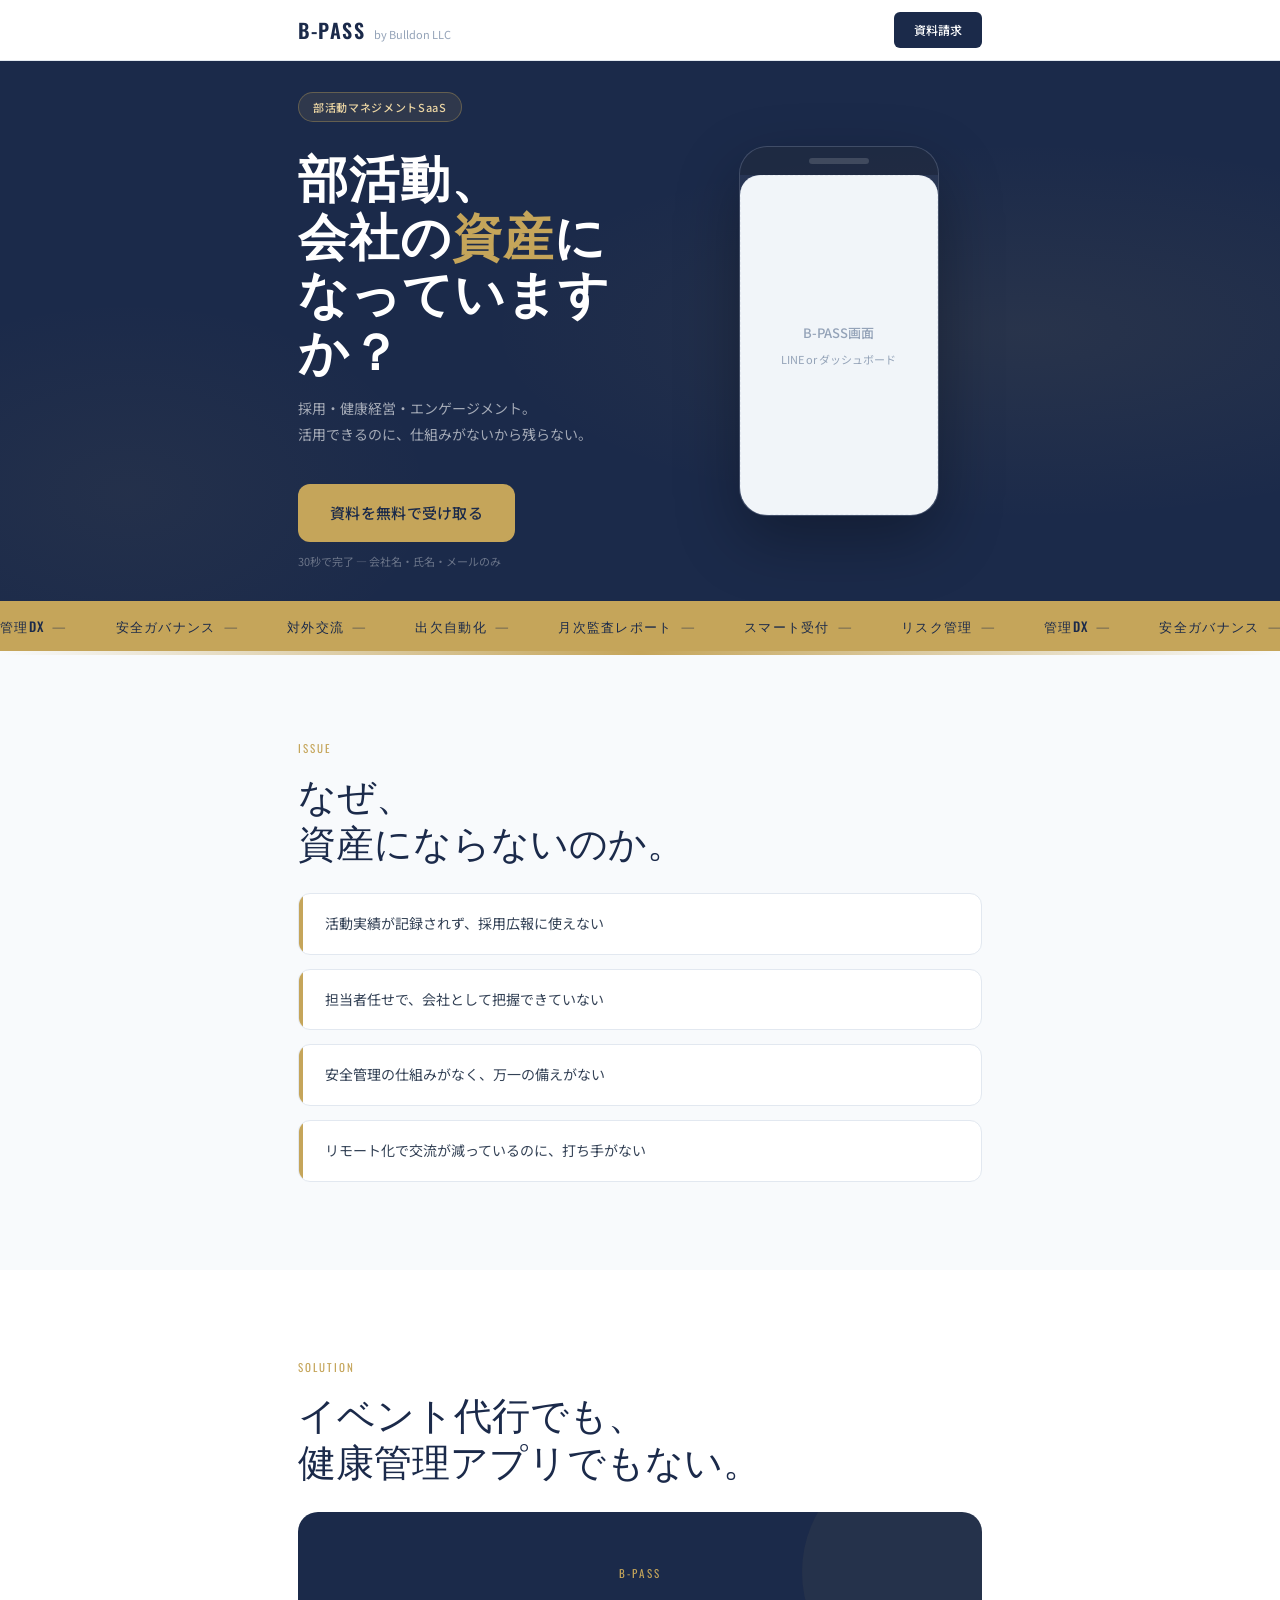
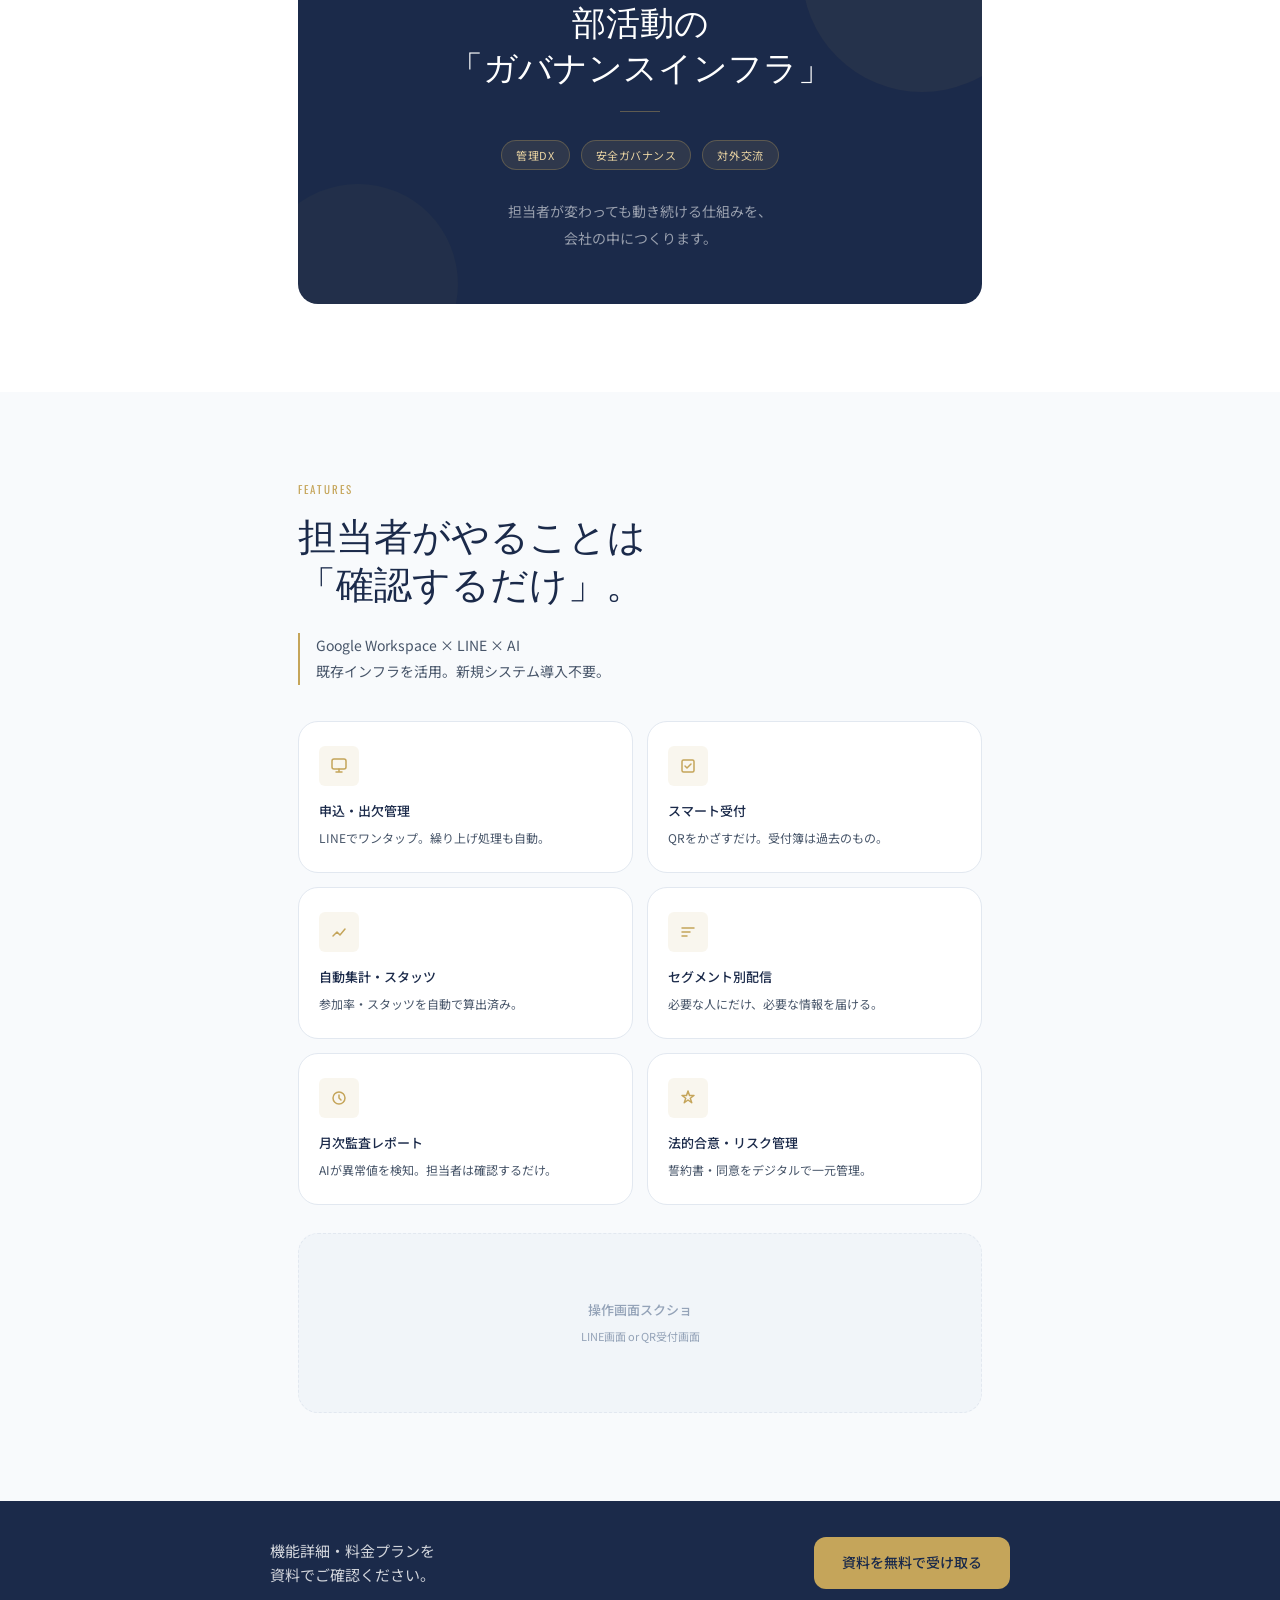
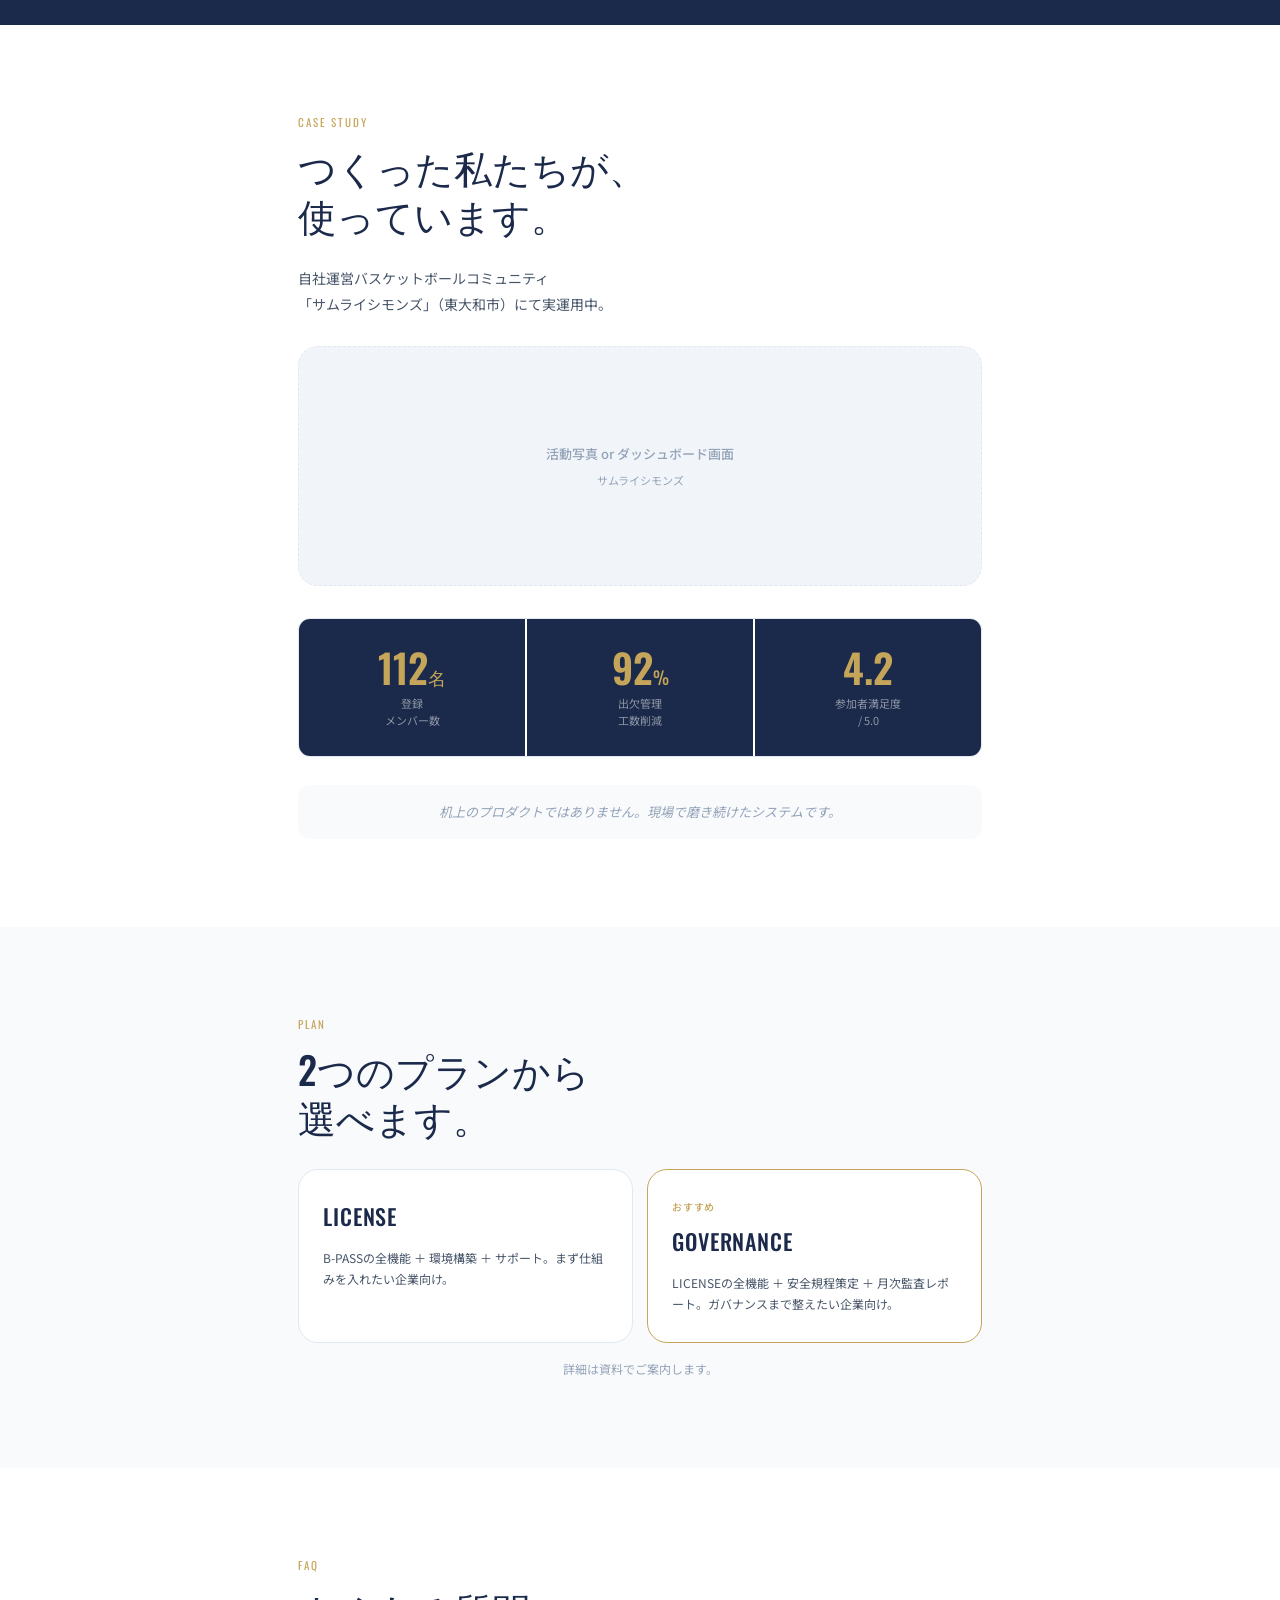
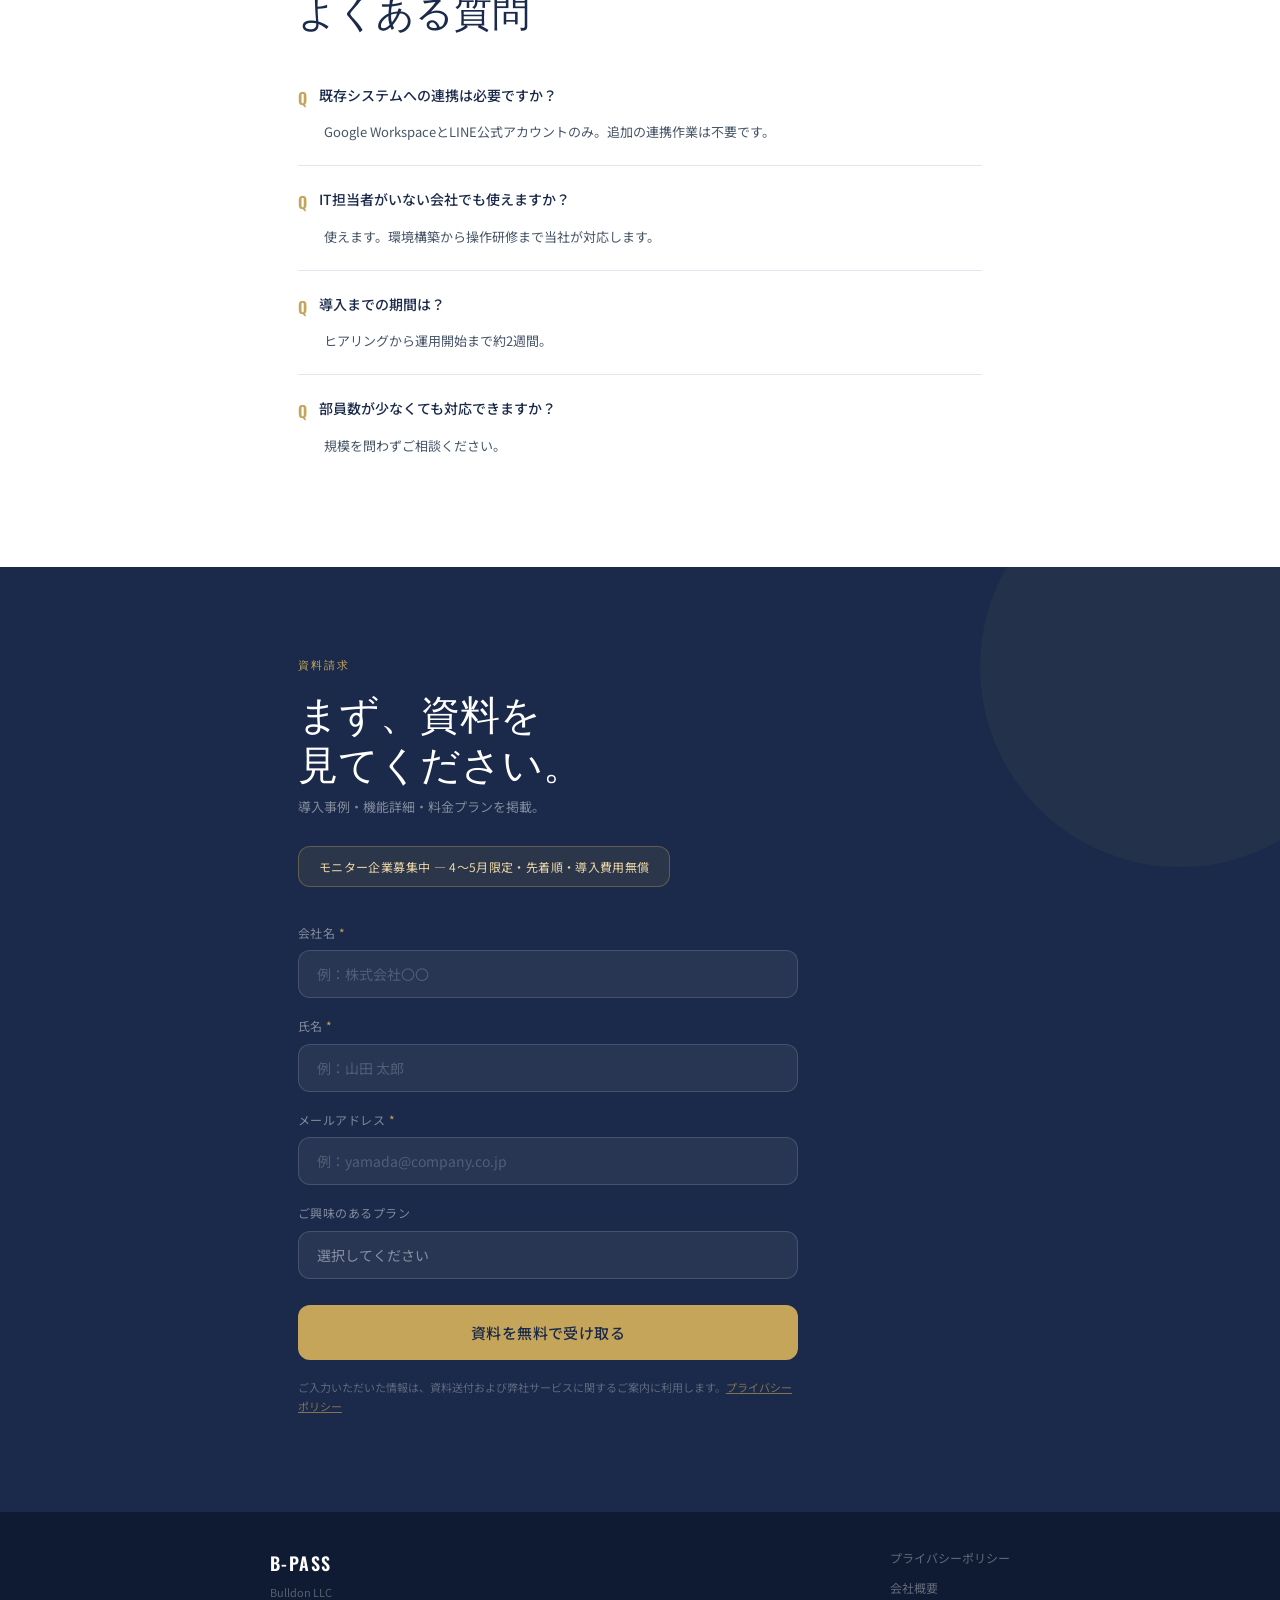
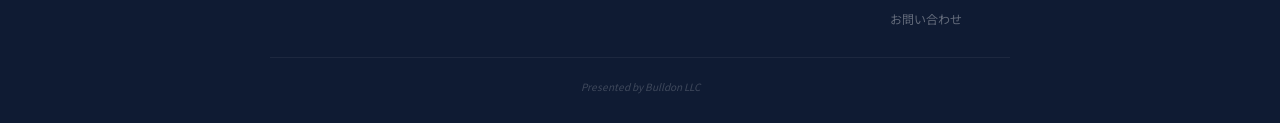
==== index.html @ 07cbe82c "initial commit" ====
<!DOCTYPE html>
<html lang="ja">
<head>
  <meta charset="UTF-8">
  <meta name="viewport" content="width=device-width, initial-scale=1.0">
  <title>B-PASS — 部活動マネジメントSaaS | Bulldon LLC</title>
  <meta name="description" content="採用・健康経営・エンゲージメント。活用できるのに、仕組みがないから残らない。部活動を会社の資産にする、ガバナンスインフラ。">
  <link rel="preconnect" href="https://fonts.googleapis.com">
  <link rel="preconnect" href="https://fonts.gstatic.com" crossorigin>
  <link href="https://fonts.googleapis.com/css2?family=Oswald:wght@400;500;600&family=Noto+Sans+JP:wght@400;500&display=swap" rel="stylesheet">
  <link rel="stylesheet" href="assets/css/style.css">
</head>
<body>

  <!-- HEADER -->
  <header class="header">
    <div class="header-inner">
      <div class="logo">
        <span class="logo-product">B-PASS</span>
        <span class="logo-by">by Bulldon LLC</span>
      </div>
      <a href="#form" class="header-cta">資料請求</a>
    </div>
  </header>

  <!-- HERO -->
  <section class="hero">
    <div class="hero-inner">
      <div class="hero-text">
        <div class="hero-badge">部活動マネジメントSaaS</div>
        <h1 class="hero-h1">部活動、<br>会社の<span>資産</span>に<br>なっていますか？</h1>
        <p class="hero-sub">採用・健康経営・エンゲージメント。<br>活用できるのに、仕組みがないから残らない。</p>
        <div class="hero-cta-wrap">
          <a href="#form" class="btn-hero">資料を無料で受け取る</a>
          <p class="hero-note">30秒で完了 — 会社名・氏名・メールのみ</p>
        </div>
      </div>
      <div class="hero-visual">
        <div class="phone-mock">
          <div class="phone-mock-notch"><div class="phone-notch-bar"></div></div>
          <div class="phone-mock-body placeholder-area">
            <span class="placeholder-text">B-PASS画面</span>
            <span class="placeholder-sub">LINE or ダッシュボード</span>
          </div>
        </div>
      </div>
    </div>
  </section>

  <!-- STRIP -->
  <div class="strip" aria-hidden="true">
    <div class="strip-inner">
      <span class="strip-item">管理DX<span class="strip-dot">—</span></span>
      <span class="strip-item">安全ガバナンス<span class="strip-dot">—</span></span>
      <span class="strip-item">対外交流<span class="strip-dot">—</span></span>
      <span class="strip-item">出欠自動化<span class="strip-dot">—</span></span>
      <span class="strip-item">月次監査レポート<span class="strip-dot">—</span></span>
      <span class="strip-item">スマート受付<span class="strip-dot">—</span></span>
      <span class="strip-item">リスク管理<span class="strip-dot">—</span></span>
      <span class="strip-item">管理DX<span class="strip-dot">—</span></span>
      <span class="strip-item">安全ガバナンス<span class="strip-dot">—</span></span>
      <span class="strip-item">対外交流<span class="strip-dot">—</span></span>
      <span class="strip-item">出欠自動化<span class="strip-dot">—</span></span>
      <span class="strip-item">月次監査レポート<span class="strip-dot">—</span></span>
      <span class="strip-item">スマート受付<span class="strip-dot">—</span></span>
      <span class="strip-item">リスク管理<span class="strip-dot">—</span></span>
    </div>
  </div>

  <!-- ISSUE -->
  <section class="issue">
    <div class="container">
      <p class="eyebrow">Issue</p>
      <h2 class="sec-title">なぜ、<br>資産にならないのか。</h2>
      <div class="quote-list">
        <div class="quote-item">
          <div class="quote-accent"></div>
          <div class="quote-content"><p>活動実績が記録されず、採用広報に使えない</p></div>
        </div>
        <div class="quote-item">
          <div class="quote-accent"></div>
          <div class="quote-content"><p>担当者任せで、会社として把握できていない</p></div>
        </div>
        <div class="quote-item">
          <div class="quote-accent"></div>
          <div class="quote-content"><p>安全管理の仕組みがなく、万一の備えがない</p></div>
        </div>
        <div class="quote-item">
          <div class="quote-accent"></div>
          <div class="quote-content"><p>リモート化で交流が減っているのに、打ち手がない</p></div>
        </div>
      </div>
    </div>
  </section>

  <!-- SOLUTION -->
  <section class="solution">
    <div class="container">
      <p class="eyebrow">Solution</p>
      <h2 class="sec-title">イベント代行でも、<br>健康管理アプリでもない。</h2>
      <div class="solution-card">
        <p class="solution-label">B-PASS</p>
        <p class="solution-headline">部活動の<br>「ガバナンスインフラ」</p>
        <div class="solution-divider"></div>
        <div class="solution-tags">
          <span class="tag">管理DX</span>
          <span class="tag">安全ガバナンス</span>
          <span class="tag">対外交流</span>
        </div>
        <p class="solution-body">担当者が変わっても動き続ける仕組みを、<br>会社の中につくります。</p>
      </div>
    </div>
  </section>

  <!-- FEATURES -->
  <section class="features">
    <div class="container">
      <p class="eyebrow">Features</p>
      <h2 class="sec-title">担当者がやることは<br>「確認するだけ」。</h2>
      <p class="feat-lead">Google Workspace × LINE × AI<br>既存インフラを活用。新規システム導入不要。</p>
      <div class="feat-grid">
        <div class="feat-card">
          <div class="feat-icon">
            <svg width="18" height="18" viewBox="0 0 18 18" fill="none"><rect x="2" y="2" width="14" height="10" rx="2" stroke="#C5A55A" stroke-width="1.5"/><path d="M6 15h6M9 12v3" stroke="#C5A55A" stroke-width="1.5" stroke-linecap="round"/></svg>
          </div>
          <p class="feat-name">申込・出欠管理</p>
          <p class="feat-desc">LINEでワンタップ。繰り上げ処理も自動。</p>
        </div>
        <div class="feat-card">
          <div class="feat-icon">
            <svg width="18" height="18" viewBox="0 0 18 18" fill="none"><rect x="3" y="3" width="12" height="12" rx="1.5" stroke="#C5A55A" stroke-width="1.5"/><path d="M6 9l2 2 4-4" stroke="#C5A55A" stroke-width="1.5" stroke-linecap="round" stroke-linejoin="round"/></svg>
          </div>
          <p class="feat-name">スマート受付</p>
          <p class="feat-desc">QRをかざすだけ。受付簿は過去のもの。</p>
        </div>
        <div class="feat-card">
          <div class="feat-icon">
            <svg width="18" height="18" viewBox="0 0 18 18" fill="none"><path d="M3 13l4-4 3 3 5-6" stroke="#C5A55A" stroke-width="1.5" stroke-linecap="round" stroke-linejoin="round"/></svg>
          </div>
          <p class="feat-name">自動集計・スタッツ</p>
          <p class="feat-desc">参加率・スタッツを自動で算出済み。</p>
        </div>
        <div class="feat-card">
          <div class="feat-icon">
            <svg width="18" height="18" viewBox="0 0 18 18" fill="none"><path d="M3 5h12M3 9h8M3 13h5" stroke="#C5A55A" stroke-width="1.5" stroke-linecap="round"/></svg>
          </div>
          <p class="feat-name">セグメント別配信</p>
          <p class="feat-desc">必要な人にだけ、必要な情報を届ける。</p>
        </div>
        <div class="feat-card">
          <div class="feat-icon">
            <svg width="18" height="18" viewBox="0 0 18 18" fill="none"><circle cx="9" cy="9" r="6" stroke="#C5A55A" stroke-width="1.5"/><path d="M9 6v3l2 2" stroke="#C5A55A" stroke-width="1.5" stroke-linecap="round"/></svg>
          </div>
          <p class="feat-name">月次監査レポート</p>
          <p class="feat-desc">AIが異常値を検知。担当者は確認するだけ。</p>
        </div>
        <div class="feat-card">
          <div class="feat-icon">
            <svg width="18" height="18" viewBox="0 0 18 18" fill="none"><path d="M9 2l1.5 4.5H15l-3.75 2.75 1.5 4.5L9 11 5.25 13.75l1.5-4.5L3 6.5h4.5L9 2z" stroke="#C5A55A" stroke-width="1.5" stroke-linejoin="round"/></svg>
          </div>
          <p class="feat-name">法的合意・リスク管理</p>
          <p class="feat-desc">誓約書・同意をデジタルで一元管理。</p>
        </div>
      </div>
      <div class="feat-screen placeholder-area">
        <span class="placeholder-text">操作画面スクショ</span>
        <span class="placeholder-sub">LINE画面 or QR受付画面</span>
      </div>
    </div>
  </section>

  <!-- CTA MID -->
  <div class="cta-mid">
    <div class="cta-mid-inner">
      <p class="cta-mid-text">機能詳細・料金プランを<br>資料でご確認ください。</p>
      <a href="#form" class="btn-primary">資料を無料で受け取る</a>
    </div>
  </div>

  <!-- PROOF -->
  <section class="proof">
    <div class="container">
      <p class="eyebrow">Case Study</p>
      <h2 class="sec-title">つくった私たちが、<br>使っています。</h2>
      <p class="proof-body">自社運営バスケットボールコミュニティ<br>「サムライシモンズ」（東大和市）にて実運用中。</p>
      <div class="proof-img placeholder-area">
        <span class="placeholder-text">活動写真 or ダッシュボード画面</span>
        <span class="placeholder-sub">サムライシモンズ</span>
      </div>
      <div class="stats-grid">
        <div class="stat-card">
          <p class="stat-num">112<span class="stat-unit">名</span></p>
          <p class="stat-label">登録<br>メンバー数</p>
        </div>
        <div class="stat-card">
          <p class="stat-num">92<span class="stat-unit">%</span></p>
          <p class="stat-label">出欠管理<br>工数削減</p>
        </div>
        <div class="stat-card">
          <p class="stat-num">4.2</p>
          <p class="stat-label">参加者満足度<br>/ 5.0</p>
        </div>
      </div>
      <p class="proof-note">机上のプロダクトではありません。現場で磨き続けたシステムです。</p>
    </div>
  </section>

  <!-- PLAN -->
  <section class="plan">
    <div class="container">
      <p class="eyebrow">Plan</p>
      <h2 class="sec-title">2つのプランから<br>選べます。</h2>
      <div class="plan-grid">
        <div class="plan-card">
          <p class="plan-name">LICENSE</p>
          <p class="plan-desc">B-PASSの全機能 ＋ 環境構築 ＋ サポート。まず仕組みを入れたい企業向け。</p>
        </div>
        <div class="plan-card plan-card--rec">
          <p class="plan-rec">おすすめ</p>
          <p class="plan-name">GOVERNANCE</p>
          <p class="plan-desc">LICENSEの全機能 ＋ 安全規程策定 ＋ 月次監査レポート。ガバナンスまで整えたい企業向け。</p>
        </div>
      </div>
      <p class="plan-note">詳細は資料でご案内します。</p>
    </div>
  </section>

  <!-- FAQ -->
  <section class="faq">
    <div class="container">
      <p class="eyebrow">FAQ</p>
      <h2 class="sec-title">よくある質問</h2>
      <div class="faq-list">
        <div class="faq-item">
          <p class="faq-q">既存システムへの連携は必要ですか？</p>
          <p class="faq-a">Google WorkspaceとLINE公式アカウントのみ。追加の連携作業は不要です。</p>
        </div>
        <div class="faq-item">
          <p class="faq-q">IT担当者がいない会社でも使えますか？</p>
          <p class="faq-a">使えます。環境構築から操作研修まで当社が対応します。</p>
        </div>
        <div class="faq-item">
          <p class="faq-q">導入までの期間は？</p>
          <p class="faq-a">ヒアリングから運用開始まで約2週間。</p>
        </div>
        <div class="faq-item">
          <p class="faq-q">部員数が少なくても対応できますか？</p>
          <p class="faq-a">規模を問わずご相談ください。</p>
        </div>
      </div>
    </div>
  </section>

  <!-- CTA FINAL -->
  <section class="cta-final" id="form">
    <div class="container">
      <p class="eyebrow cta-final-eyebrow">資料請求</p>
      <h2 class="cta-final-h2">まず、資料を<br>見てください。</h2>
      <p class="cta-final-sub">導入事例・機能詳細・料金プランを掲載。</p>
      <div class="monitor-badge">モニター企業募集中 — 4〜5月限定・先着順・導入費用無償</div>
      <form class="form" id="requestForm">
        <div class="form-group">
          <label class="form-label" for="company">会社名 <span class="required">*</span></label>
          <input class="form-input" type="text" id="company" name="company" placeholder="例：株式会社〇〇" required>
        </div>
        <div class="form-group">
          <label class="form-label" for="name">氏名 <span class="required">*</span></label>
          <input class="form-input" type="text" id="name" name="name" placeholder="例：山田 太郎" required>
        </div>
        <div class="form-group">
          <label class="form-label" for="email">メールアドレス <span class="required">*</span></label>
          <input class="form-input" type="email" id="email" name="email" placeholder="例：yamada@company.co.jp" required>
        </div>
        <div class="form-group">
          <label class="form-label" for="plan">ご興味のあるプラン</label>
          <select class="form-select" id="plan" name="plan">
            <option value="">選択してください</option>
            <option value="LICENSE">LICENSE</option>
            <option value="GOVERNANCE">GOVERNANCE</option>
            <option value="undecided">まだ決めていない</option>
          </select>
        </div>
        <button class="btn-submit" type="submit" id="submitBtn">資料を無料で受け取る</button>
        <p class="form-privacy">ご入力いただいた情報は、資料送付および弊社サービスに関するご案内に利用します。<a href="privacy.html" class="privacy-link">プライバシーポリシー</a></p>
      </form>
      <div class="form-success" id="formSuccess" style="display:none">
        <p class="success-title">ありがとうございます。</p>
        <p class="success-body">ご登録のメールアドレスに資料をお送りしました。<br>内容をご確認の上、ご不明な点はお気軽にご連絡ください。</p>
      </div>
    </div>
  </section>

  <!-- FOOTER -->
  <footer class="footer">
    <div class="footer-inner">
      <div class="footer-left">
        <p class="footer-logo">B-PASS</p>
        <p class="footer-company">Bulldon LLC</p>
      </div>
      <nav class="footer-nav">
        <a href="privacy.html">プライバシーポリシー</a>
        <a href="https://www.bull-don.com" target="_blank">会社概要</a>
        <a href="mailto:rshimizu@bull-don.com">お問い合わせ</a>
      </nav>
    </div>
    <p class="footer-credit">Presented by Bulldon LLC</p>
  </footer>

  <script src="assets/js/form.js"></script>
</body>
</html>
---- assets/css/style.css ----
/* ─── RESET & BASE ─── */
*, *::before, *::after { box-sizing: border-box; margin: 0; padding: 0; }

:root {
  --navy:       #1B2A4A;
  --mid-navy:   #263A5E;
  --deep-navy:  #0F1B33;
  --gold:       #C5A55A;
  --light-gold: #EBD5A3;
  --dark-gold:  #9E843F;
  --white:      #FFFFFF;
  --off-white:  #F8FAFC;
  --slate-100:  #F1F5F9;
  --slate-200:  #E2E8F0;
  --slate-400:  #94A3B8;
  --slate-600:  #475569;
  --slate-700:  #334155;
  --slate-800:  #1E293B;
  --font-display: 'Oswald', sans-serif;
  --font-body:    'Noto Sans JP', sans-serif;
  --radius-sm:  6px;
  --radius-md:  12px;
  --radius-lg:  20px;
  --max-w:      740px;
}

html { scroll-behavior: smooth; }

body {
  font-family: var(--font-body);
  font-size: 15px;
  line-height: 1.7;
  color: var(--slate-800);
  background: var(--white);
  -webkit-font-smoothing: antialiased;
}

/* ─── UTILITY ─── */
.container { max-width: var(--max-w); margin: 0 auto; padding: 0 28px; }

.eyebrow {
  font-family: var(--font-display);
  font-size: 11px;
  font-weight: 400;
  letter-spacing: 0.18em;
  color: var(--gold);
  margin-bottom: 12px;
  text-transform: uppercase;
}

.sec-title {
  font-family: var(--font-display);
  font-size: clamp(28px, 5vw, 38px);
  font-weight: 500;
  color: var(--navy);
  line-height: 1.25;
  margin-bottom: 28px;
}

.placeholder-area {
  background: var(--slate-100);
  border: 1.5px dashed var(--slate-200);
  border-radius: var(--radius-lg);
  display: flex;
  flex-direction: column;
  align-items: center;
  justify-content: center;
  gap: 6px;
}
.placeholder-text { font-size: 13px; color: var(--slate-400); font-weight: 500; }
.placeholder-sub  { font-size: 11px; color: var(--slate-400); }

/* ─── HEADER ─── */
.header {
  position: sticky; top: 0; z-index: 100;
  background: rgba(255,255,255,0.94);
  backdrop-filter: blur(12px);
  border-bottom: 0.5px solid var(--slate-200);
}
.header-inner {
  max-width: var(--max-w); margin: 0 auto; padding: 0 28px;
  height: 60px; display: flex; align-items: center; justify-content: space-between;
}
.logo { display: flex; align-items: baseline; gap: 8px; }
.logo-product {
  font-family: var(--font-display);
  font-size: 20px; font-weight: 600;
  color: var(--navy); letter-spacing: 0.08em;
}
.logo-by { font-size: 11px; color: var(--slate-400); }
.header-cta {
  font-size: 12px; font-weight: 500;
  background: var(--navy); color: var(--white);
  padding: 8px 20px; border-radius: var(--radius-sm);
  text-decoration: none; transition: background 0.2s;
}
.header-cta:hover { background: var(--mid-navy); }

/* ─── HERO ─── */
.hero {
  padding: 0;
  background: var(--navy);
  position: relative;
  overflow: hidden;
}
.hero::before {
  content: '';
  position: absolute; inset: 0;
  background:
    radial-gradient(ellipse 60% 50% at 80% 50%, rgba(197,165,90,0.08) 0%, transparent 70%),
    radial-gradient(ellipse 40% 60% at 10% 80%, rgba(197,165,90,0.05) 0%, transparent 60%);
  pointer-events: none;
}
.hero-inner {
  max-width: var(--max-w); margin: 0 auto; padding: 0 28px;
  display: grid; grid-template-columns: 1.1fr 0.9fr;
  gap: 48px; align-items: center;
  min-height: 540px;
  position: relative; z-index: 1;
}
.hero-badge {
  display: inline-flex; align-items: center; gap: 6px;
  background: rgba(197,165,90,0.12);
  border: 0.5px solid rgba(197,165,90,0.35);
  color: var(--light-gold);
  font-size: 11px; font-weight: 500;
  padding: 5px 14px; border-radius: 20px;
  margin-bottom: 24px; letter-spacing: 0.06em;
}
.hero-h1 {
  font-family: var(--font-display);
  font-size: clamp(34px, 6vw, 50px);
  font-weight: 600; color: var(--white);
  line-height: 1.15; margin-bottom: 20px;
  letter-spacing: 0.02em;
}
.hero-h1 span { color: var(--gold); }
.hero-sub {
  font-size: 14px; color: rgba(255,255,255,0.6);
  line-height: 1.85; margin-bottom: 36px;
}
.hero-cta-wrap { display: flex; flex-direction: column; gap: 10px; align-items: flex-start; }
.btn-hero {
  display: inline-block;
  background: var(--gold); color: var(--navy);
  font-family: var(--font-body);
  font-size: 15px; font-weight: 500;
  padding: 16px 32px; border-radius: var(--radius-md);
  text-decoration: none;
  transition: background 0.2s, transform 0.15s;
  letter-spacing: 0.02em;
}
.btn-hero:hover { background: var(--light-gold); transform: translateY(-2px); }
.hero-note { font-size: 11px; color: rgba(255,255,255,0.35); }

.hero-visual { display: flex; align-items: center; justify-content: center; padding: 48px 0; }
.phone-mock {
  width: 200px;
  background: rgba(255,255,255,0.05);
  border: 0.5px solid rgba(255,255,255,0.12);
  border-radius: 28px;
  overflow: hidden;
  box-shadow: 0 24px 64px rgba(0,0,0,0.3);
}
.phone-mock-notch {
  height: 28px; background: rgba(0,0,0,0.2);
  display: flex; align-items: center; justify-content: center;
}
.phone-notch-bar {
  width: 60px; height: 6px;
  background: rgba(255,255,255,0.15); border-radius: 3px;
}
.phone-mock-body { height: 340px; }

/* ─── STRIP ─── */
.strip {
  background: var(--gold);
  padding: 14px 0;
  overflow: hidden;
}
.strip-inner {
  display: flex; gap: 40px;
  white-space: nowrap;
  animation: marquee 20s linear infinite;
}
.strip-item {
  font-family: var(--font-display);
  font-size: 13px; font-weight: 500;
  color: var(--navy); letter-spacing: 0.1em;
  flex-shrink: 0;
}
.strip-dot { color: rgba(27,42,74,0.4); margin: 0 8px; }
@keyframes marquee {
  from { transform: translateX(0); }
  to   { transform: translateX(-50%); }
}

/* ─── ISSUE ─── */
.issue { padding: 88px 0; background: var(--off-white); position: relative; }
.issue::before {
  content: '';
  position: absolute; top: 0; left: 0; right: 0; height: 4px;
  background: linear-gradient(90deg, transparent, var(--gold), transparent);
}
.quote-list { display: flex; flex-direction: column; gap: 14px; }
.quote-item {
  display: grid;
  grid-template-columns: auto 1fr;
  gap: 0;
  background: var(--white);
  border-radius: var(--radius-md);
  overflow: hidden;
  border: 0.5px solid var(--slate-200);
  transition: transform 0.2s;
}
.quote-item:hover { transform: translateX(4px); }
.quote-accent {
  width: 4px; background: var(--gold); flex-shrink: 0;
}
.quote-content { padding: 18px 22px; }
.quote-content p { font-size: 14px; color: var(--slate-700); line-height: 1.7; }

/* ─── SOLUTION ─── */
.solution { padding: 88px 0; background: var(--white); }
.solution-card {
  background: var(--navy);
  border-radius: var(--radius-lg);
  padding: 52px 40px;
  text-align: center;
  position: relative; overflow: hidden;
}
.solution-card::before {
  content: '';
  position: absolute;
  top: -60px; right: -60px;
  width: 240px; height: 240px;
  border-radius: 50%;
  background: rgba(197,165,90,0.06);
  pointer-events: none;
}
.solution-card::after {
  content: '';
  position: absolute;
  bottom: -80px; left: -40px;
  width: 200px; height: 200px;
  border-radius: 50%;
  background: rgba(197,165,90,0.04);
  pointer-events: none;
}
.solution-label {
  font-family: var(--font-display);
  font-size: 11px; font-weight: 400;
  letter-spacing: 0.2em; color: var(--gold);
  margin-bottom: 16px; position: relative; z-index: 1;
}
.solution-headline {
  font-family: var(--font-display);
  font-size: clamp(26px, 4.5vw, 34px);
  font-weight: 500; color: var(--white);
  line-height: 1.3; margin-bottom: 24px;
  position: relative; z-index: 1;
}
.solution-divider {
  width: 40px; height: 1px;
  background: rgba(197,165,90,0.4);
  margin: 0 auto 24px;
}
.solution-tags { margin-bottom: 24px; position: relative; z-index: 1; }
.tag {
  display: inline-block;
  background: rgba(197,165,90,0.12);
  border: 0.5px solid rgba(197,165,90,0.3);
  color: var(--light-gold);
  font-size: 11px; padding: 5px 14px;
  border-radius: 20px; margin: 4px;
  letter-spacing: 0.05em;
}
.solution-body {
  font-size: 14px; color: rgba(255,255,255,0.55);
  line-height: 1.9; position: relative; z-index: 1;
}

/* ─── FEATURES ─── */
.features { padding: 88px 0; background: var(--off-white); }
.feat-lead {
  font-size: 14px; color: var(--slate-600);
  line-height: 1.85; margin-bottom: 36px;
  padding-left: 16px;
  border-left: 2px solid var(--gold);
}
.feat-grid {
  display: grid;
  grid-template-columns: repeat(2, 1fr);
  gap: 14px; margin-bottom: 28px;
}
.feat-card {
  background: var(--white);
  border: 0.5px solid var(--slate-200);
  border-radius: var(--radius-lg);
  padding: 24px 20px;
  transition: box-shadow 0.2s, transform 0.2s;
  position: relative; overflow: hidden;
}
.feat-card::after {
  content: '';
  position: absolute; bottom: 0; left: 0; right: 0; height: 2px;
  background: var(--gold); opacity: 0;
  transition: opacity 0.2s;
}
.feat-card:hover { box-shadow: 0 8px 24px rgba(27,42,74,0.08); transform: translateY(-2px); }
.feat-card:hover::after { opacity: 1; }
.feat-icon {
  width: 40px; height: 40px;
  background: rgba(197,165,90,0.1);
  border-radius: var(--radius-sm);
  display: flex; align-items: center; justify-content: center;
  margin-bottom: 14px;
}
.feat-name { font-size: 13px; font-weight: 500; color: var(--navy); margin-bottom: 6px; }
.feat-desc { font-size: 12px; color: var(--slate-600); line-height: 1.65; }
.feat-screen { height: 180px; margin-top: 4px; }

/* ─── CTA MID ─── */
.cta-mid {
  background: var(--navy);
  padding: 36px 28px;
}
.cta-mid-inner {
  max-width: var(--max-w); margin: 0 auto;
  display: flex; align-items: center;
  justify-content: space-between; gap: 24px; flex-wrap: wrap;
}
.cta-mid-text { font-size: 15px; color: rgba(255,255,255,0.8); line-height: 1.6; }
.btn-primary {
  display: inline-block;
  background: var(--gold); color: var(--navy);
  font-family: var(--font-body);
  font-size: 14px; font-weight: 500;
  padding: 14px 28px; border-radius: var(--radius-md);
  text-decoration: none; white-space: nowrap;
  transition: background 0.2s, transform 0.15s;
  border: none; cursor: pointer;
}
.btn-primary:hover { background: var(--light-gold); transform: translateY(-1px); }

/* ─── PROOF ─── */
.proof { padding: 88px 0; background: var(--white); }
.proof-body { font-size: 14px; color: var(--slate-600); line-height: 1.85; margin-bottom: 28px; }
.proof-img { height: 240px; margin-bottom: 32px; border-radius: var(--radius-lg); }
.stats-grid {
  display: grid; grid-template-columns: repeat(3, 1fr);
  gap: 2px; margin-bottom: 28px;
  border-radius: var(--radius-md); overflow: hidden;
  border: 0.5px solid var(--slate-200);
}
.stat-card {
  background: var(--navy);
  padding: 28px 16px; text-align: center;
}
.stat-num {
  font-family: var(--font-display);
  font-size: 40px; font-weight: 600;
  color: var(--gold); line-height: 1;
  margin-bottom: 8px;
}
.stat-unit { font-size: 18px; font-weight: 400; }
.stat-label { font-size: 11px; color: rgba(255,255,255,0.5); line-height: 1.5; }
.proof-note {
  font-size: 13px; color: var(--slate-400);
  line-height: 1.7; text-align: center; font-style: italic;
  padding: 16px; background: var(--off-white);
  border-radius: var(--radius-md);
}

/* ─── PLAN ─── */
.plan { padding: 88px 0; background: var(--off-white); }
.plan-grid { display: grid; grid-template-columns: 1fr 1fr; gap: 14px; margin-bottom: 16px; }
.plan-card {
  background: var(--white);
  border: 0.5px solid var(--slate-200);
  border-radius: var(--radius-lg);
  padding: 28px 24px;
}
.plan-card--rec { border: 1.5px solid var(--gold); }
.plan-rec {
  font-size: 10px; font-weight: 500;
  color: var(--gold); margin-bottom: 8px;
  letter-spacing: 0.08em; text-transform: uppercase;
}
.plan-name {
  font-family: var(--font-display);
  font-size: 22px; font-weight: 500;
  color: var(--navy); margin-bottom: 12px;
  letter-spacing: 0.04em;
}
.plan-desc { font-size: 12px; color: var(--slate-600); line-height: 1.75; }
.plan-note { font-size: 12px; color: var(--slate-400); text-align: center; }

/* ─── FAQ ─── */
.faq { padding: 88px 0; background: var(--white); }
.faq-list { margin-top: 8px; }
.faq-item {
  border-bottom: 0.5px solid var(--slate-200);
  overflow: hidden;
}
.faq-item:last-child { border-bottom: none; }
.faq-q {
  font-size: 14px; font-weight: 500;
  color: var(--navy); padding: 22px 0 8px;
  display: flex; align-items: flex-start; gap: 12px;
}
.faq-q::before {
  content: 'Q';
  font-family: var(--font-display);
  font-size: 16px; font-weight: 600;
  color: var(--gold); flex-shrink: 0;
  margin-top: 1px;
}
.faq-a {
  font-size: 13px; color: var(--slate-600);
  line-height: 1.8; padding: 0 0 22px 26px;
}

/* ─── CTA FINAL ─── */
.cta-final {
  background: var(--navy);
  padding: 88px 0 96px;
  position: relative; overflow: hidden;
}
.cta-final::before {
  content: '';
  position: absolute; top: -100px; right: -100px;
  width: 400px; height: 400px; border-radius: 50%;
  background: rgba(197,165,90,0.05); pointer-events: none;
}
.cta-final-eyebrow { color: var(--gold); }
.cta-final-h2 {
  font-family: var(--font-display);
  font-size: clamp(30px, 5vw, 40px);
  font-weight: 500; color: var(--white);
  line-height: 1.25; margin-bottom: 10px;
}
.cta-final-sub { font-size: 13px; color: rgba(255,255,255,0.45); margin-bottom: 28px; }
.monitor-badge {
  display: inline-block;
  background: rgba(197,165,90,0.1);
  border: 0.5px solid rgba(197,165,90,0.35);
  color: var(--light-gold);
  font-size: 12px; padding: 10px 20px;
  border-radius: var(--radius-md);
  margin-bottom: 36px; line-height: 1.6;
  letter-spacing: 0.03em;
}

/* Form */
.form { max-width: 500px; }
.form-group { margin-bottom: 18px; }
.form-label { display: block; font-size: 12px; color: rgba(255,255,255,0.45); margin-bottom: 7px; letter-spacing: 0.04em; }
.required { color: var(--gold); }
.form-input, .form-select {
  width: 100%;
  background: rgba(255,255,255,0.06);
  border: 0.5px solid rgba(255,255,255,0.14);
  border-radius: var(--radius-md);
  padding: 13px 18px;
  font-family: var(--font-body);
  font-size: 14px; color: var(--white);
  outline: none; transition: border-color 0.2s;
  appearance: none;
}
.form-input::placeholder { color: rgba(255,255,255,0.2); }
.form-select { color: rgba(255,255,255,0.45); cursor: pointer; }
.form-select option { background: var(--navy); color: var(--white); }
.form-input:focus, .form-select:focus { border-color: rgba(197,165,90,0.6); }

.btn-submit {
  width: 100%;
  background: var(--gold); color: var(--navy);
  font-family: var(--font-body);
  font-size: 15px; font-weight: 500;
  padding: 17px 24px; border-radius: var(--radius-md);
  border: none; cursor: pointer;
  margin-top: 8px; margin-bottom: 18px;
  transition: background 0.2s, transform 0.15s;
  letter-spacing: 0.03em;
}
.btn-submit:hover { background: var(--light-gold); transform: translateY(-2px); }
.btn-submit:active { transform: translateY(0); }
.btn-submit:disabled { opacity: 0.6; cursor: not-allowed; }

.form-privacy { font-size: 11px; color: rgba(255,255,255,0.3); line-height: 1.75; }
.privacy-link { color: rgba(197,165,90,0.6); text-decoration: underline; }

.form-success { max-width: 500px; text-align: center; padding: 48px 0; }
.success-title {
  font-family: var(--font-display);
  font-size: 28px; font-weight: 500;
  color: var(--white); margin-bottom: 14px;
}
.success-body { font-size: 14px; color: rgba(255,255,255,0.5); line-height: 1.85; }

/* ─── FOOTER ─── */
.footer { background: var(--deep-navy); padding: 36px 24px 28px; }
.footer-inner {
  display: flex; align-items: flex-start;
  justify-content: space-between; gap: 24px; flex-wrap: wrap;
  margin-bottom: 28px; max-width: var(--max-w); margin: 0 auto 28px;
}
.footer-logo {
  font-family: var(--font-display);
  font-size: 18px; font-weight: 600;
  color: var(--white); letter-spacing: 0.08em; margin-bottom: 4px;
}
.footer-company { font-size: 11px; color: rgba(255,255,255,0.3); }
.footer-nav { display: flex; flex-direction: column; gap: 10px; }
.footer-nav a { font-size: 12px; color: rgba(255,255,255,0.35); text-decoration: none; transition: color 0.2s; }
.footer-nav a:hover { color: var(--white); }
.footer-credit {
  text-align: center; font-size: 10px;
  color: rgba(255,255,255,0.2); font-style: italic;
  border-top: 0.5px solid rgba(255,255,255,0.06);
  padding-top: 20px; max-width: var(--max-w); margin: 0 auto;
}

/* ─── RESPONSIVE ─── */
@media (max-width: 640px) {
  .hero-inner { grid-template-columns: 1fr; min-height: auto; padding: 48px 28px; }
  .hero-visual { display: none; }
  .strip-inner { animation-duration: 12s; }
  .feat-grid { grid-template-columns: 1fr 1fr; }
  .plan-grid { grid-template-columns: 1fr; }
  .stats-grid { grid-template-columns: repeat(3, 1fr); }
  .cta-mid-inner { flex-direction: column; }
  .footer-inner { flex-direction: column; }
  .solution-card { padding: 36px 24px; }
}
@media (max-width: 400px) {
  .feat-grid { grid-template-columns: 1fr; }
}
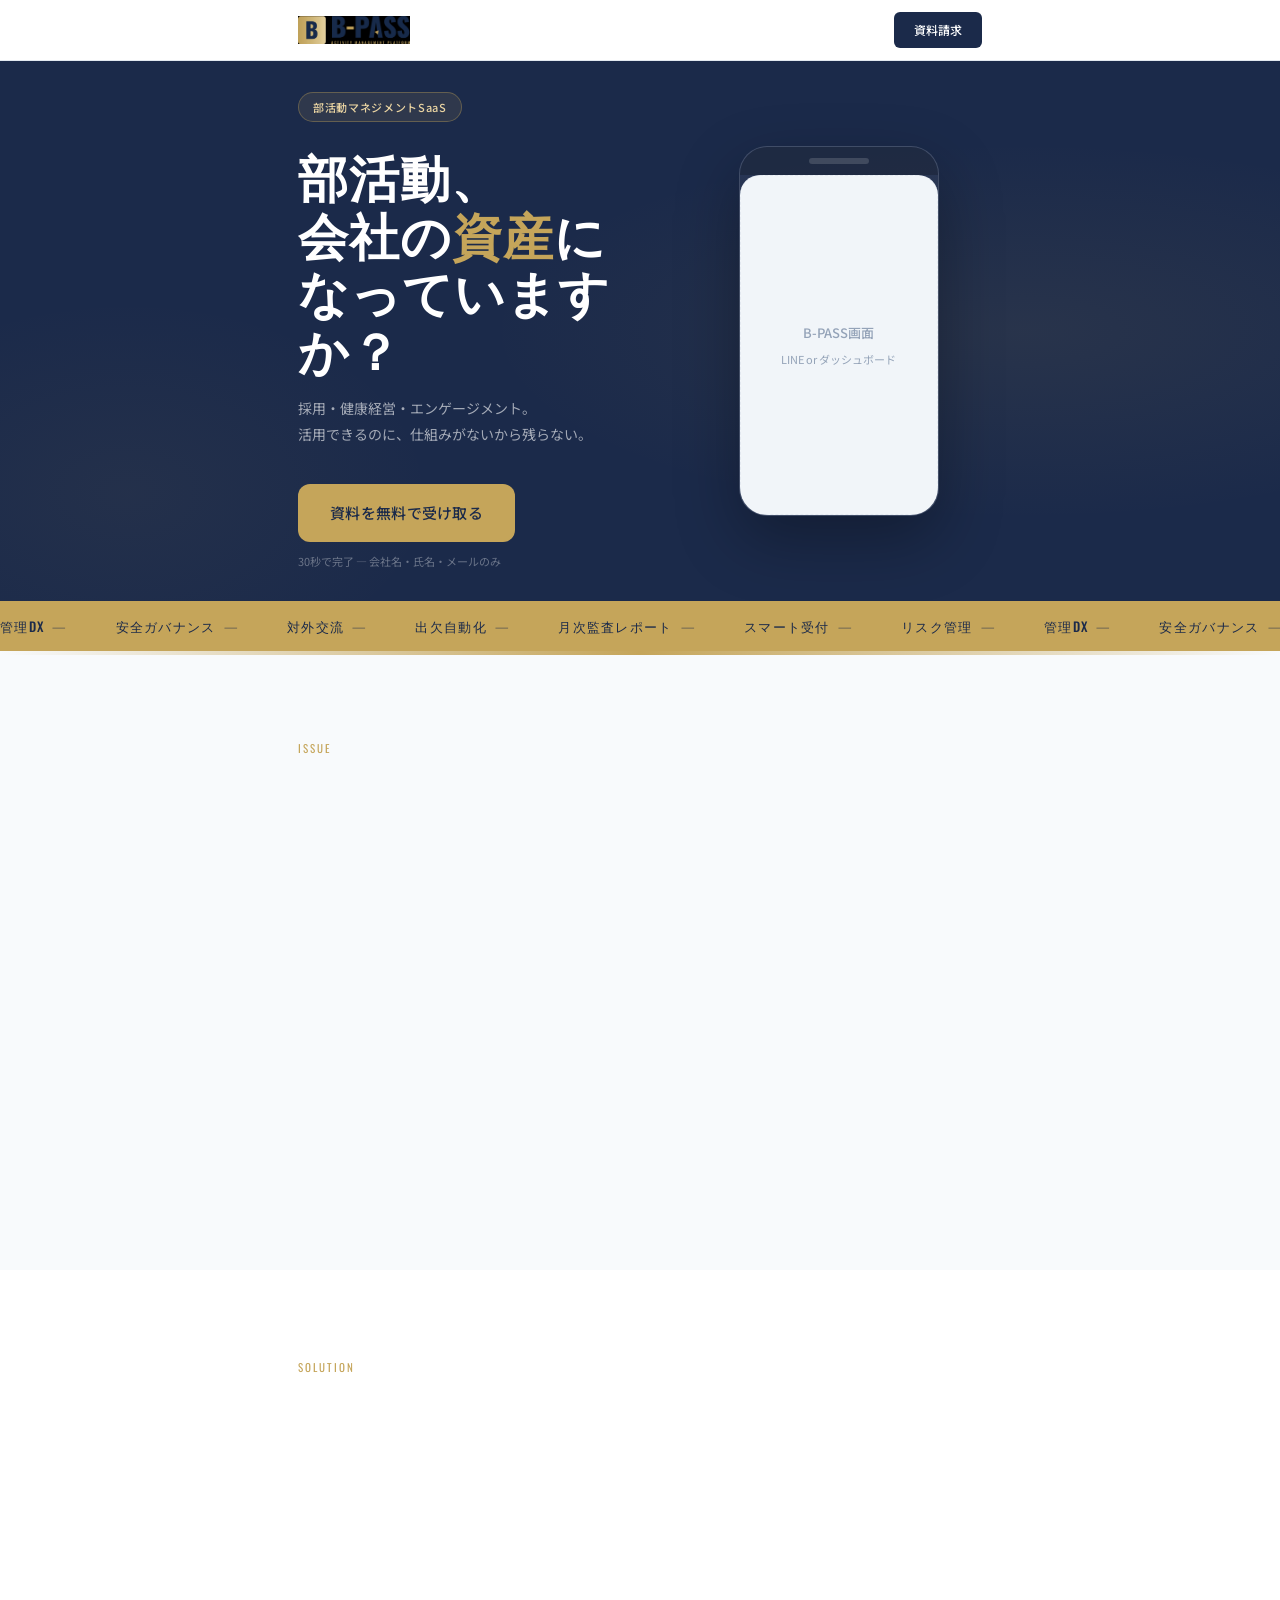
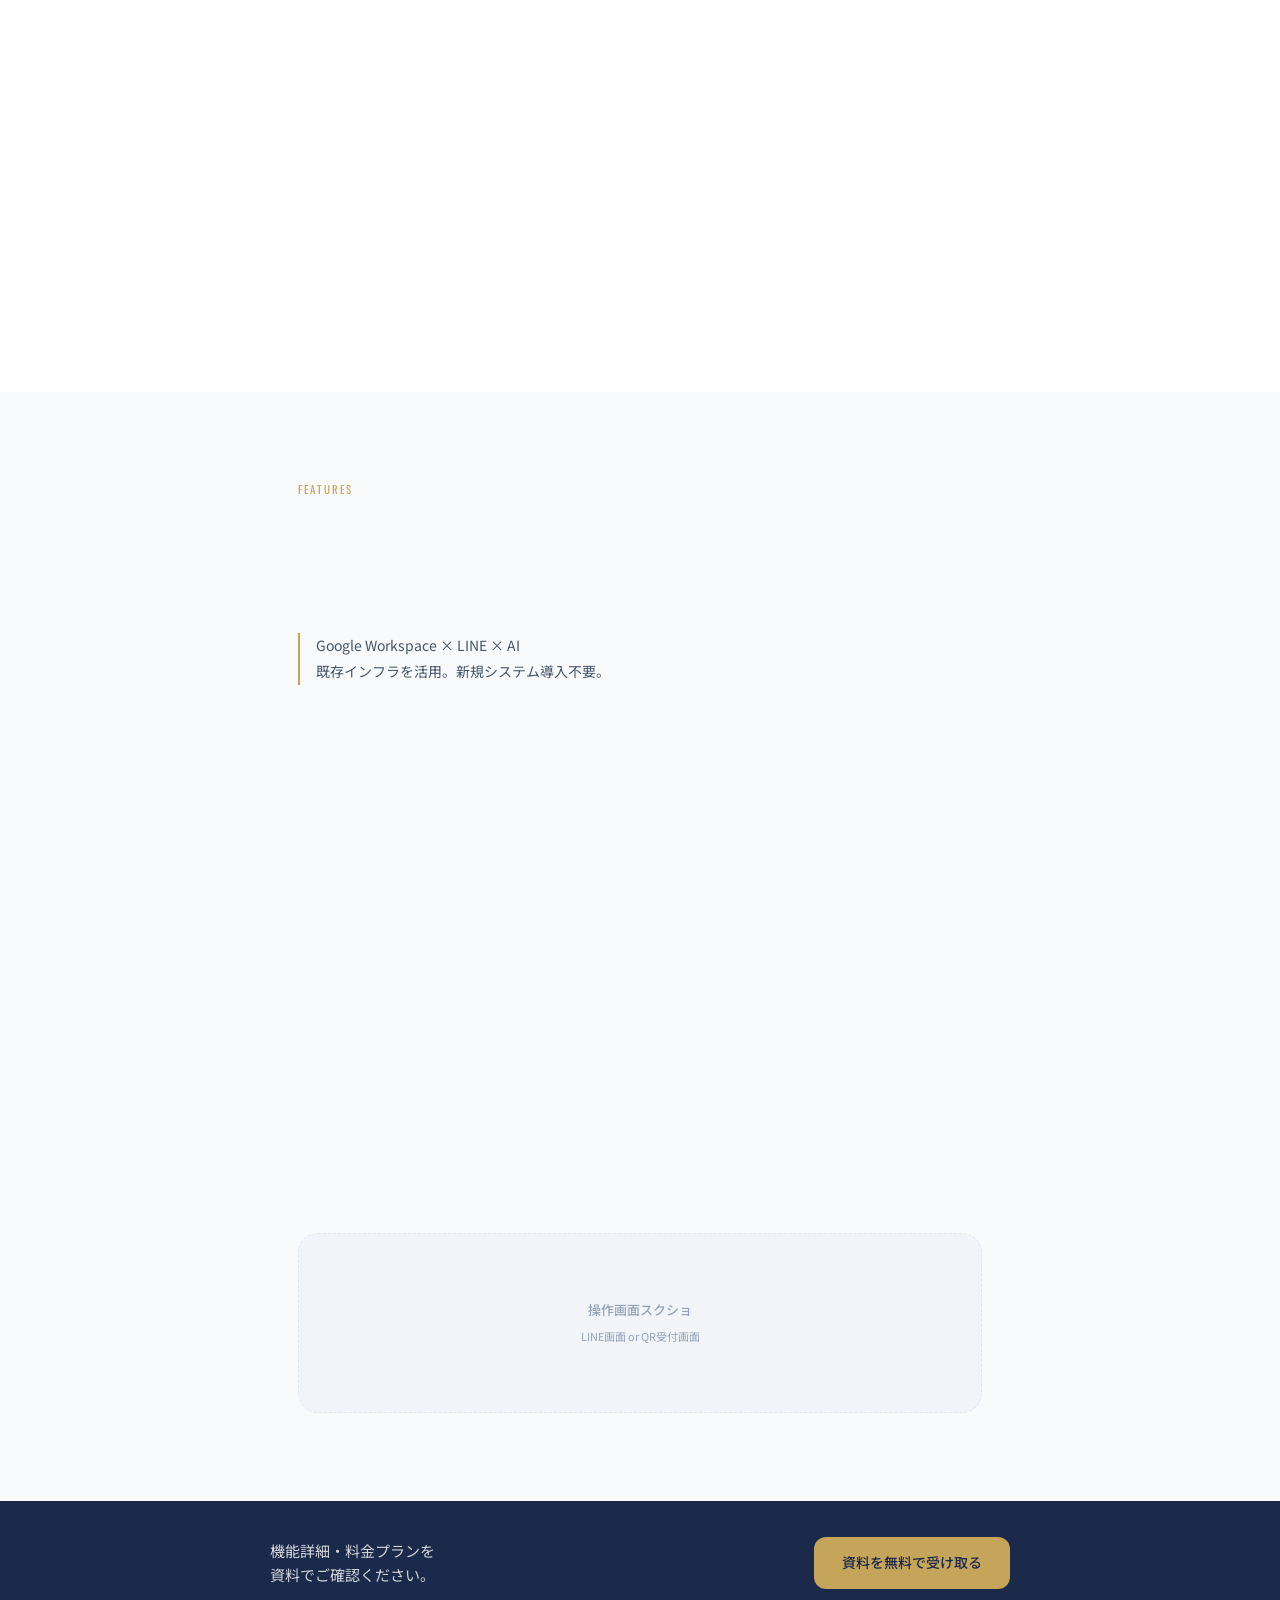
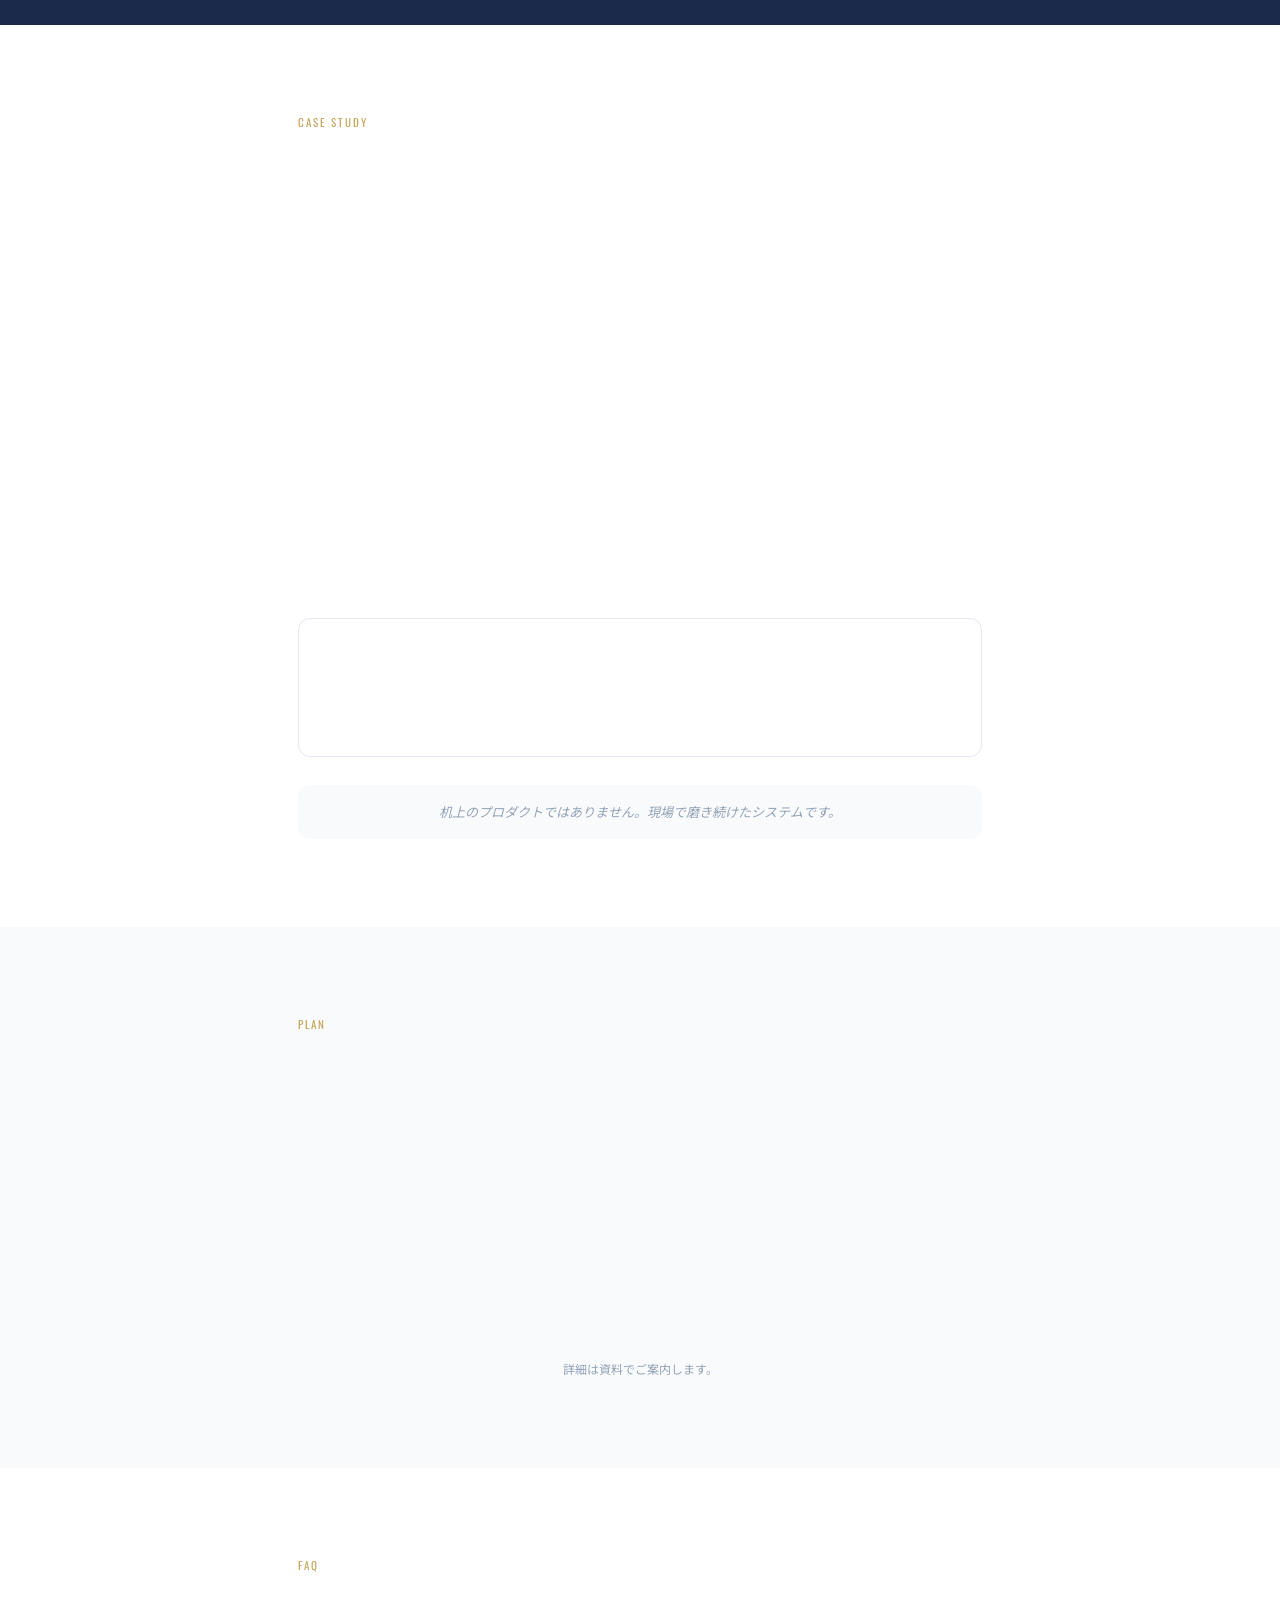
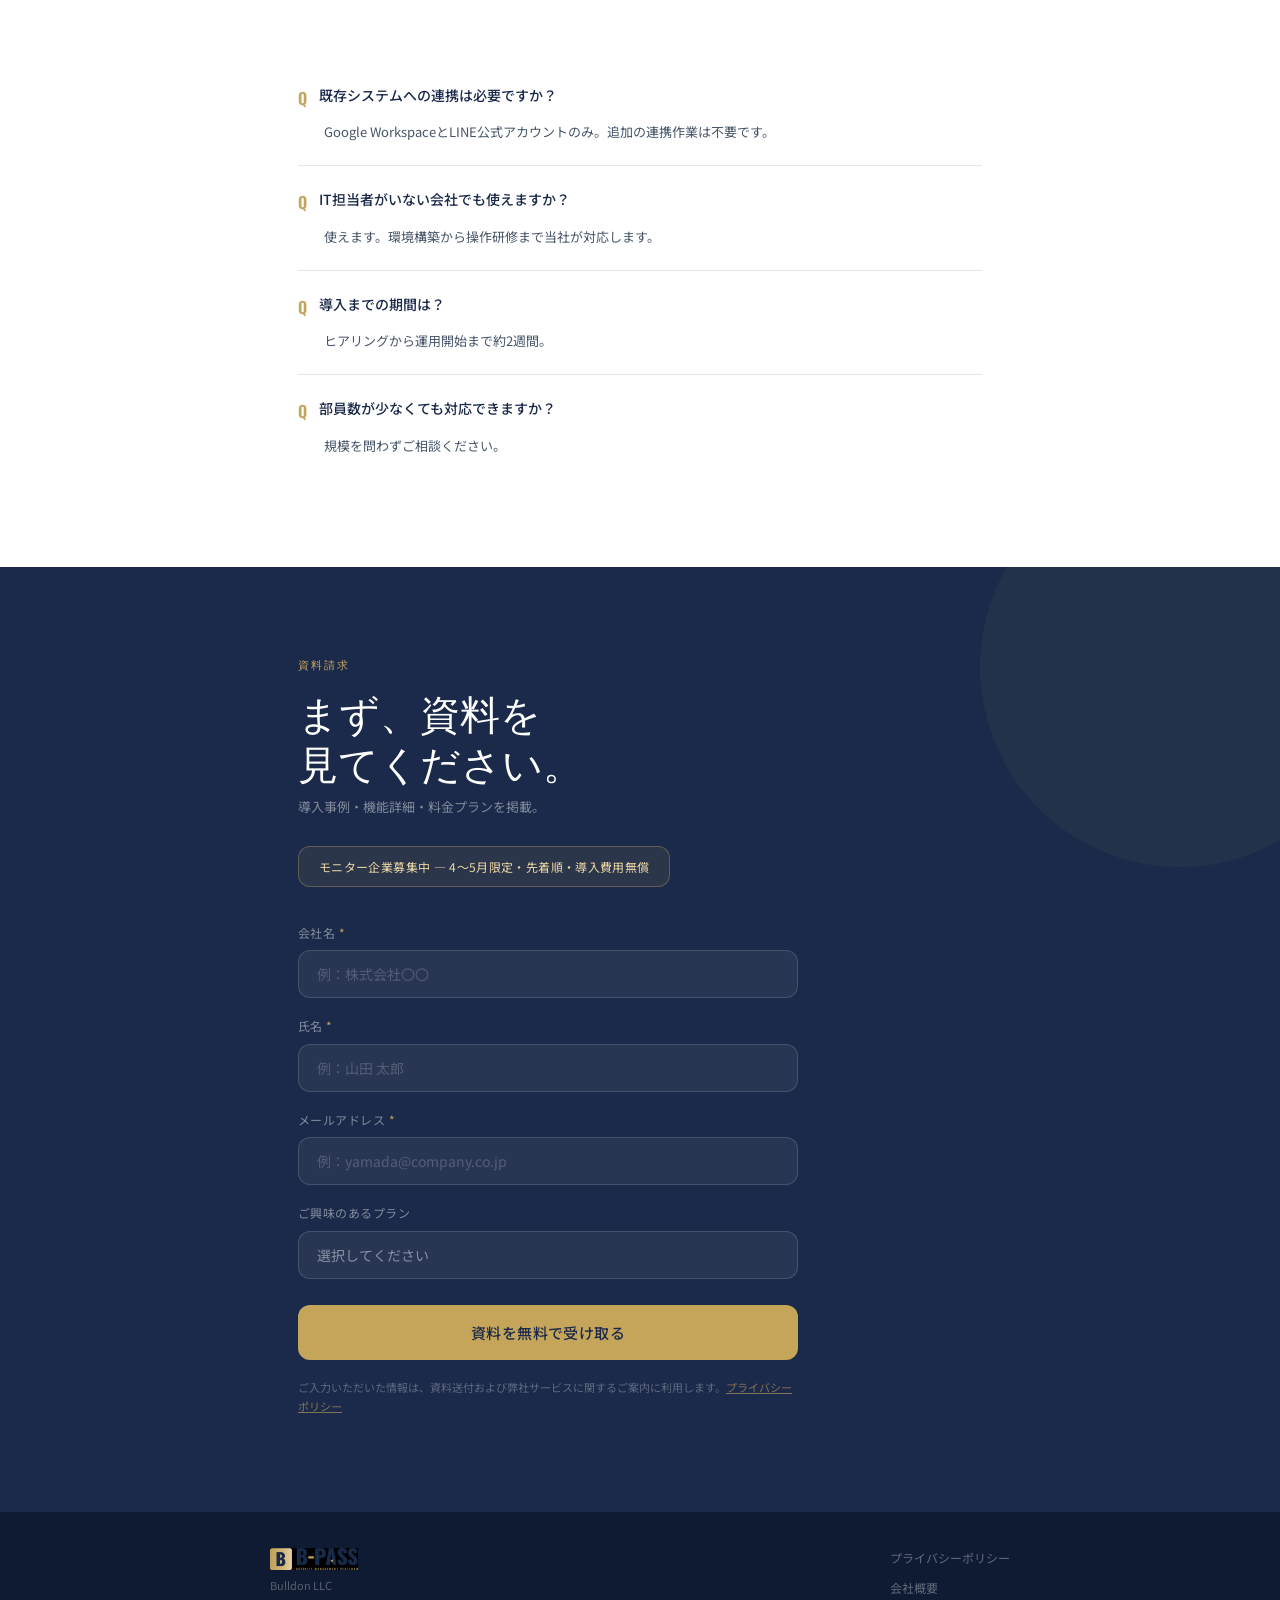
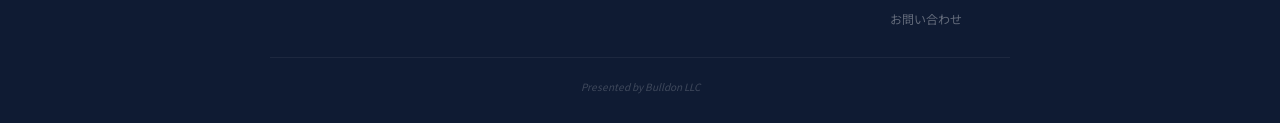
==== commit 2195c2a1: "replace logo with transparent version, add animations" ====
--- a/index.html
+++ b/index.html
@@ -16,8 +16,7 @@
   <header class="header">
     <div class="header-inner">
       <div class="logo">
-        <span class="logo-product">B-PASS</span>
-        <span class="logo-by">by Bulldon LLC</span>
+        <img src="assets/images/logo-white.png" alt="B-PASS" class="logo-img">
       </div>
       <a href="#form" class="header-cta">資料請求</a>
     </div>
@@ -71,21 +70,21 @@
   <section class="issue">
     <div class="container">
       <p class="eyebrow">Issue</p>
-      <h2 class="sec-title">なぜ、<br>資産にならないのか。</h2>
+      <h2 class="sec-title reveal">なぜ、<br>資産にならないのか。</h2>
       <div class="quote-list">
-        <div class="quote-item">
+        <div class="quote-item reveal reveal-delay-1">
           <div class="quote-accent"></div>
           <div class="quote-content"><p>活動実績が記録されず、採用広報に使えない</p></div>
         </div>
-        <div class="quote-item">
+        <div class="quote-item reveal reveal-delay-2">
           <div class="quote-accent"></div>
           <div class="quote-content"><p>担当者任せで、会社として把握できていない</p></div>
         </div>
-        <div class="quote-item">
+        <div class="quote-item reveal reveal-delay-3">
           <div class="quote-accent"></div>
           <div class="quote-content"><p>安全管理の仕組みがなく、万一の備えがない</p></div>
         </div>
-        <div class="quote-item">
+        <div class="quote-item reveal reveal-delay-4">
           <div class="quote-accent"></div>
           <div class="quote-content"><p>リモート化で交流が減っているのに、打ち手がない</p></div>
         </div>
@@ -97,8 +96,8 @@
   <section class="solution">
     <div class="container">
       <p class="eyebrow">Solution</p>
-      <h2 class="sec-title">イベント代行でも、<br>健康管理アプリでもない。</h2>
-      <div class="solution-card">
+      <h2 class="sec-title reveal">イベント代行でも、<br>健康管理アプリでもない。</h2>
+      <div class="solution-card reveal">
         <p class="solution-label">B-PASS</p>
         <p class="solution-headline">部活動の<br>「ガバナンスインフラ」</p>
         <div class="solution-divider"></div>
@@ -116,45 +115,45 @@
   <section class="features">
     <div class="container">
       <p class="eyebrow">Features</p>
-      <h2 class="sec-title">担当者がやることは<br>「確認するだけ」。</h2>
+      <h2 class="sec-title reveal">担当者がやることは<br>「確認するだけ」。</h2>
       <p class="feat-lead">Google Workspace × LINE × AI<br>既存インフラを活用。新規システム導入不要。</p>
       <div class="feat-grid">
-        <div class="feat-card">
+        <div class="feat-card reveal reveal-delay-1">
           <div class="feat-icon">
             <svg width="18" height="18" viewBox="0 0 18 18" fill="none"><rect x="2" y="2" width="14" height="10" rx="2" stroke="#C5A55A" stroke-width="1.5"/><path d="M6 15h6M9 12v3" stroke="#C5A55A" stroke-width="1.5" stroke-linecap="round"/></svg>
           </div>
           <p class="feat-name">申込・出欠管理</p>
           <p class="feat-desc">LINEでワンタップ。繰り上げ処理も自動。</p>
         </div>
-        <div class="feat-card">
+        <div class="feat-card reveal reveal-delay-2">
           <div class="feat-icon">
             <svg width="18" height="18" viewBox="0 0 18 18" fill="none"><rect x="3" y="3" width="12" height="12" rx="1.5" stroke="#C5A55A" stroke-width="1.5"/><path d="M6 9l2 2 4-4" stroke="#C5A55A" stroke-width="1.5" stroke-linecap="round" stroke-linejoin="round"/></svg>
           </div>
           <p class="feat-name">スマート受付</p>
           <p class="feat-desc">QRをかざすだけ。受付簿は過去のもの。</p>
         </div>
-        <div class="feat-card">
+        <div class="feat-card reveal reveal-delay-3">
           <div class="feat-icon">
             <svg width="18" height="18" viewBox="0 0 18 18" fill="none"><path d="M3 13l4-4 3 3 5-6" stroke="#C5A55A" stroke-width="1.5" stroke-linecap="round" stroke-linejoin="round"/></svg>
           </div>
           <p class="feat-name">自動集計・スタッツ</p>
           <p class="feat-desc">参加率・スタッツを自動で算出済み。</p>
         </div>
-        <div class="feat-card">
+        <div class="feat-card reveal reveal-delay-4">
           <div class="feat-icon">
             <svg width="18" height="18" viewBox="0 0 18 18" fill="none"><path d="M3 5h12M3 9h8M3 13h5" stroke="#C5A55A" stroke-width="1.5" stroke-linecap="round"/></svg>
           </div>
           <p class="feat-name">セグメント別配信</p>
           <p class="feat-desc">必要な人にだけ、必要な情報を届ける。</p>
         </div>
-        <div class="feat-card">
+        <div class="feat-card reveal reveal-delay-5">
           <div class="feat-icon">
             <svg width="18" height="18" viewBox="0 0 18 18" fill="none"><circle cx="9" cy="9" r="6" stroke="#C5A55A" stroke-width="1.5"/><path d="M9 6v3l2 2" stroke="#C5A55A" stroke-width="1.5" stroke-linecap="round"/></svg>
           </div>
           <p class="feat-name">月次監査レポート</p>
           <p class="feat-desc">AIが異常値を検知。担当者は確認するだけ。</p>
         </div>
-        <div class="feat-card">
+        <div class="feat-card reveal reveal-delay-6">
           <div class="feat-icon">
             <svg width="18" height="18" viewBox="0 0 18 18" fill="none"><path d="M9 2l1.5 4.5H15l-3.75 2.75 1.5 4.5L9 11 5.25 13.75l1.5-4.5L3 6.5h4.5L9 2z" stroke="#C5A55A" stroke-width="1.5" stroke-linejoin="round"/></svg>
           </div>
@@ -181,22 +180,22 @@
   <section class="proof">
     <div class="container">
       <p class="eyebrow">Case Study</p>
-      <h2 class="sec-title">つくった私たちが、<br>使っています。</h2>
-      <p class="proof-body">自社運営バスケットボールコミュニティ<br>「サムライシモンズ」（東大和市）にて実運用中。</p>
-      <div class="proof-img placeholder-area">
+      <h2 class="sec-title reveal">つくった私たちが、<br>使っています。</h2>
+      <p class="proof-body reveal">自社運営バスケットボールコミュニティ<br>「サムライシモンズ」（東大和市）にて実運用中。</p>
+      <div class="proof-img placeholder-area reveal">
         <span class="placeholder-text">活動写真 or ダッシュボード画面</span>
         <span class="placeholder-sub">サムライシモンズ</span>
       </div>
       <div class="stats-grid">
-        <div class="stat-card">
+        <div class="stat-card reveal reveal-delay-1">
           <p class="stat-num">112<span class="stat-unit">名</span></p>
           <p class="stat-label">登録<br>メンバー数</p>
         </div>
-        <div class="stat-card">
+        <div class="stat-card reveal reveal-delay-2">
           <p class="stat-num">92<span class="stat-unit">%</span></p>
           <p class="stat-label">出欠管理<br>工数削減</p>
         </div>
-        <div class="stat-card">
+        <div class="stat-card reveal reveal-delay-3">
           <p class="stat-num">4.2</p>
           <p class="stat-label">参加者満足度<br>/ 5.0</p>
         </div>
@@ -209,13 +208,13 @@
   <section class="plan">
     <div class="container">
       <p class="eyebrow">Plan</p>
-      <h2 class="sec-title">2つのプランから<br>選べます。</h2>
+      <h2 class="sec-title reveal">2つのプランから<br>選べます。</h2>
       <div class="plan-grid">
-        <div class="plan-card">
+        <div class="plan-card reveal">
           <p class="plan-name">LICENSE</p>
           <p class="plan-desc">B-PASSの全機能 ＋ 環境構築 ＋ サポート。まず仕組みを入れたい企業向け。</p>
         </div>
-        <div class="plan-card plan-card--rec">
+        <div class="plan-card plan-card--rec reveal reveal-delay-2">
           <p class="plan-rec">おすすめ</p>
           <p class="plan-name">GOVERNANCE</p>
           <p class="plan-desc">LICENSEの全機能 ＋ 安全規程策定 ＋ 月次監査レポート。ガバナンスまで整えたい企業向け。</p>
@@ -229,7 +228,7 @@
   <section class="faq">
     <div class="container">
       <p class="eyebrow">FAQ</p>
-      <h2 class="sec-title">よくある質問</h2>
+      <h2 class="sec-title reveal">よくある質問</h2>
       <div class="faq-list">
         <div class="faq-item">
           <p class="faq-q">既存システムへの連携は必要ですか？</p>
@@ -294,18 +293,16 @@
   <footer class="footer">
     <div class="footer-inner">
       <div class="footer-left">
-        <p class="footer-logo">B-PASS</p>
+        <img src="assets/images/logo-white.png" alt="B-PASS" class="footer-logo-img">
         <p class="footer-company">Bulldon LLC</p>
       </div>
       <nav class="footer-nav">
         <a href="privacy.html">プライバシーポリシー</a>
         <a href="https://www.bull-don.com" target="_blank">会社概要</a>
-        <a href="mailto:rshimizu@bull-don.com">お問い合わせ</a>
+        <a href="/cdn-cgi/l/email-protection#3644455e5f5b5f4c437654435a5a1b5259581855595b">お問い合わせ</a>
       </nav>
     </div>
     <p class="footer-credit">Presented by Bulldon LLC</p>
   </footer>
 
-  <script src="assets/js/form.js"></script>
-</body>
-</html>
+  <script data-c
--- a/assets/css/style.css
+++ b/assets/css/style.css
@@ -81,13 +81,9 @@
   max-width: var(--max-w); margin: 0 auto; padding: 0 28px;
   height: 60px; display: flex; align-items: center; justify-content: space-between;
 }
-.logo { display: flex; align-items: baseline; gap: 8px; }
-.logo-product {
-  font-family: var(--font-display);
-  font-size: 20px; font-weight: 600;
-  color: var(--navy); letter-spacing: 0.08em;
-}
-.logo-by { font-size: 11px; color: var(--slate-400); }
+.logo { display: flex; align-items: center; }
+.logo-img { height: 28px; width: auto; max-width: 160px; object-fit: contain; display: block; }
+.footer-logo-img { height: 22px; width: auto; max-width: 120px; object-fit: contain; display: block; margin-bottom: 6px; }
 .header-cta {
   font-size: 12px; font-weight: 500;
   background: var(--navy); color: var(--white);
@@ -506,11 +502,6 @@
   justify-content: space-between; gap: 24px; flex-wrap: wrap;
   margin-bottom: 28px; max-width: var(--max-w); margin: 0 auto 28px;
 }
-.footer-logo {
-  font-family: var(--font-display);
-  font-size: 18px; font-weight: 600;
-  color: var(--white); letter-spacing: 0.08em; margin-bottom: 4px;
-}
 .footer-company { font-size: 11px; color: rgba(255,255,255,0.3); }
 .footer-nav { display: flex; flex-direction: column; gap: 10px; }
 .footer-nav a { font-size: 12px; color: rgba(255,255,255,0.35); text-decoration: none; transition: color 0.2s; }
@@ -537,3 +528,75 @@
 @media (max-width: 400px) {
   .feat-grid { grid-template-columns: 1fr; }
 }
+
+/* ─── ANIMATIONS ─── */
+
+/* フェードイン基本 */
+@keyframes fadeUp {
+  from { opacity: 0; transform: translateY(24px); }
+  to   { opacity: 1; transform: translateY(0); }
+}
+@keyframes fadeIn {
+  from { opacity: 0; }
+  to   { opacity: 1; }
+}
+@keyframes pulse-gold {
+  0%, 100% { box-shadow: 0 0 0 0 rgba(197,165,90,0.4); }
+  50%       { box-shadow: 0 0 0 10px rgba(197,165,90,0); }
+}
+@keyframes countUp {
+  from { opacity: 0; transform: translateY(10px); }
+  to   { opacity: 1; transform: translateY(0); }
+}
+
+/* Hero テキスト入場 */
+.hero-badge   { animation: fadeUp 0.6s ease both; animation-delay: 0.1s; }
+.hero-h1      { animation: fadeUp 0.7s ease both; animation-delay: 0.2s; }
+.hero-sub     { animation: fadeUp 0.7s ease both; animation-delay: 0.35s; }
+.hero-cta-wrap{ animation: fadeUp 0.7s ease both; animation-delay: 0.5s; }
+.hero-visual  { animation: fadeIn 1s ease both;   animation-delay: 0.4s; }
+
+/* ボタンパルス */
+.btn-hero, .btn-submit {
+  animation: pulse-gold 2.5s ease-in-out infinite;
+}
+.btn-hero:hover, .btn-submit:hover {
+  animation: none;
+}
+
+/* Ripple エフェクト */
+.btn-hero, .btn-primary, .btn-submit, .header-cta {
+  position: relative;
+  overflow: hidden;
+}
+.ripple {
+  position: absolute;
+  border-radius: 50%;
+  transform: scale(0);
+  animation: ripple-anim 0.55s linear;
+  background: rgba(255,255,255,0.25);
+  pointer-events: none;
+}
+@keyframes ripple-anim {
+  to { transform: scale(4); opacity: 0; }
+}
+
+/* スクロール入場（JS制御） */
+.reveal {
+  opacity: 0;
+  transform: translateY(28px);
+  transition: opacity 0.6s ease, transform 0.6s ease;
+}
+.reveal.visible {
+  opacity: 1;
+  transform: translateY(0);
+}
+.reveal-delay-1 { transition-delay: 0.1s; }
+.reveal-delay-2 { transition-delay: 0.2s; }
+.reveal-delay-3 { transition-delay: 0.3s; }
+.reveal-delay-4 { transition-delay: 0.4s; }
+.reveal-delay-5 { transition-delay: 0.5s; }
+.reveal-delay-6 { transition-delay: 0.6s; }
+
+/* カウントアップ数字 */
+.stat-num { transition: opacity 0.4s, transform 0.4s; }
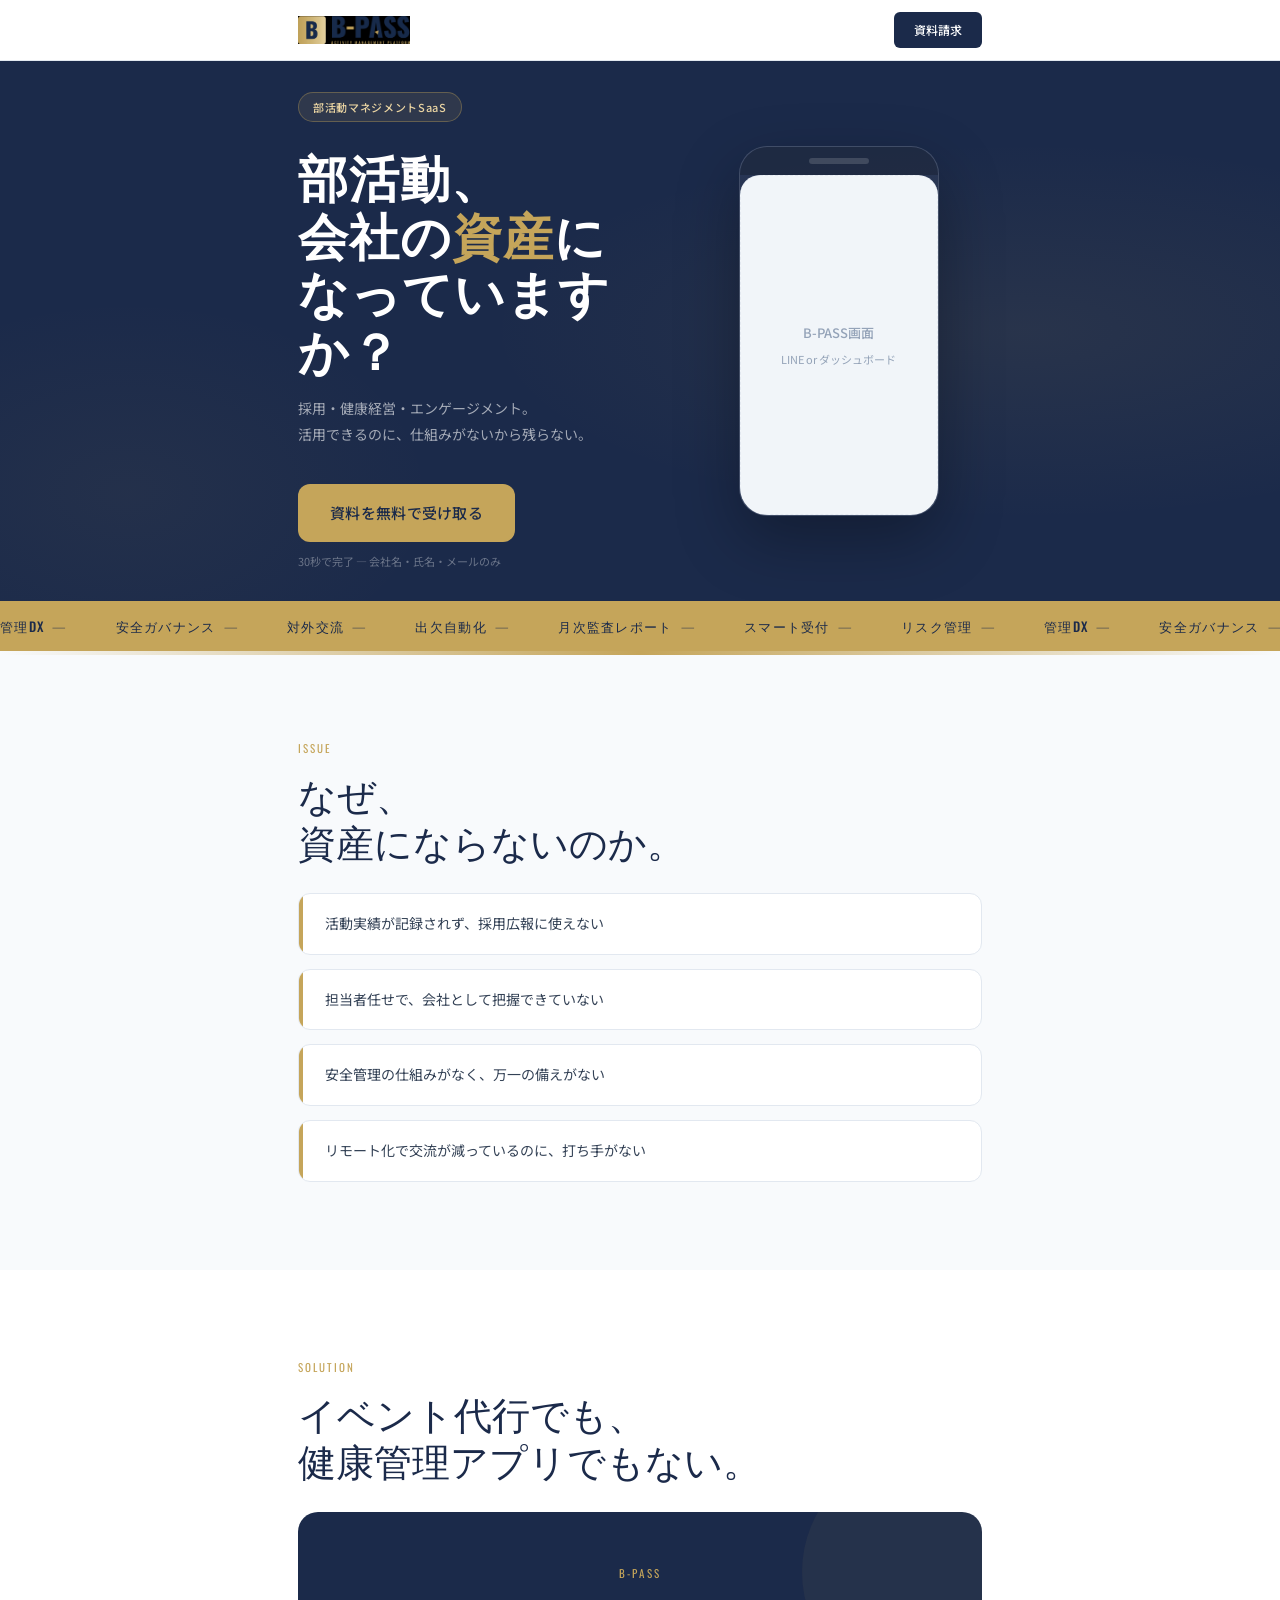
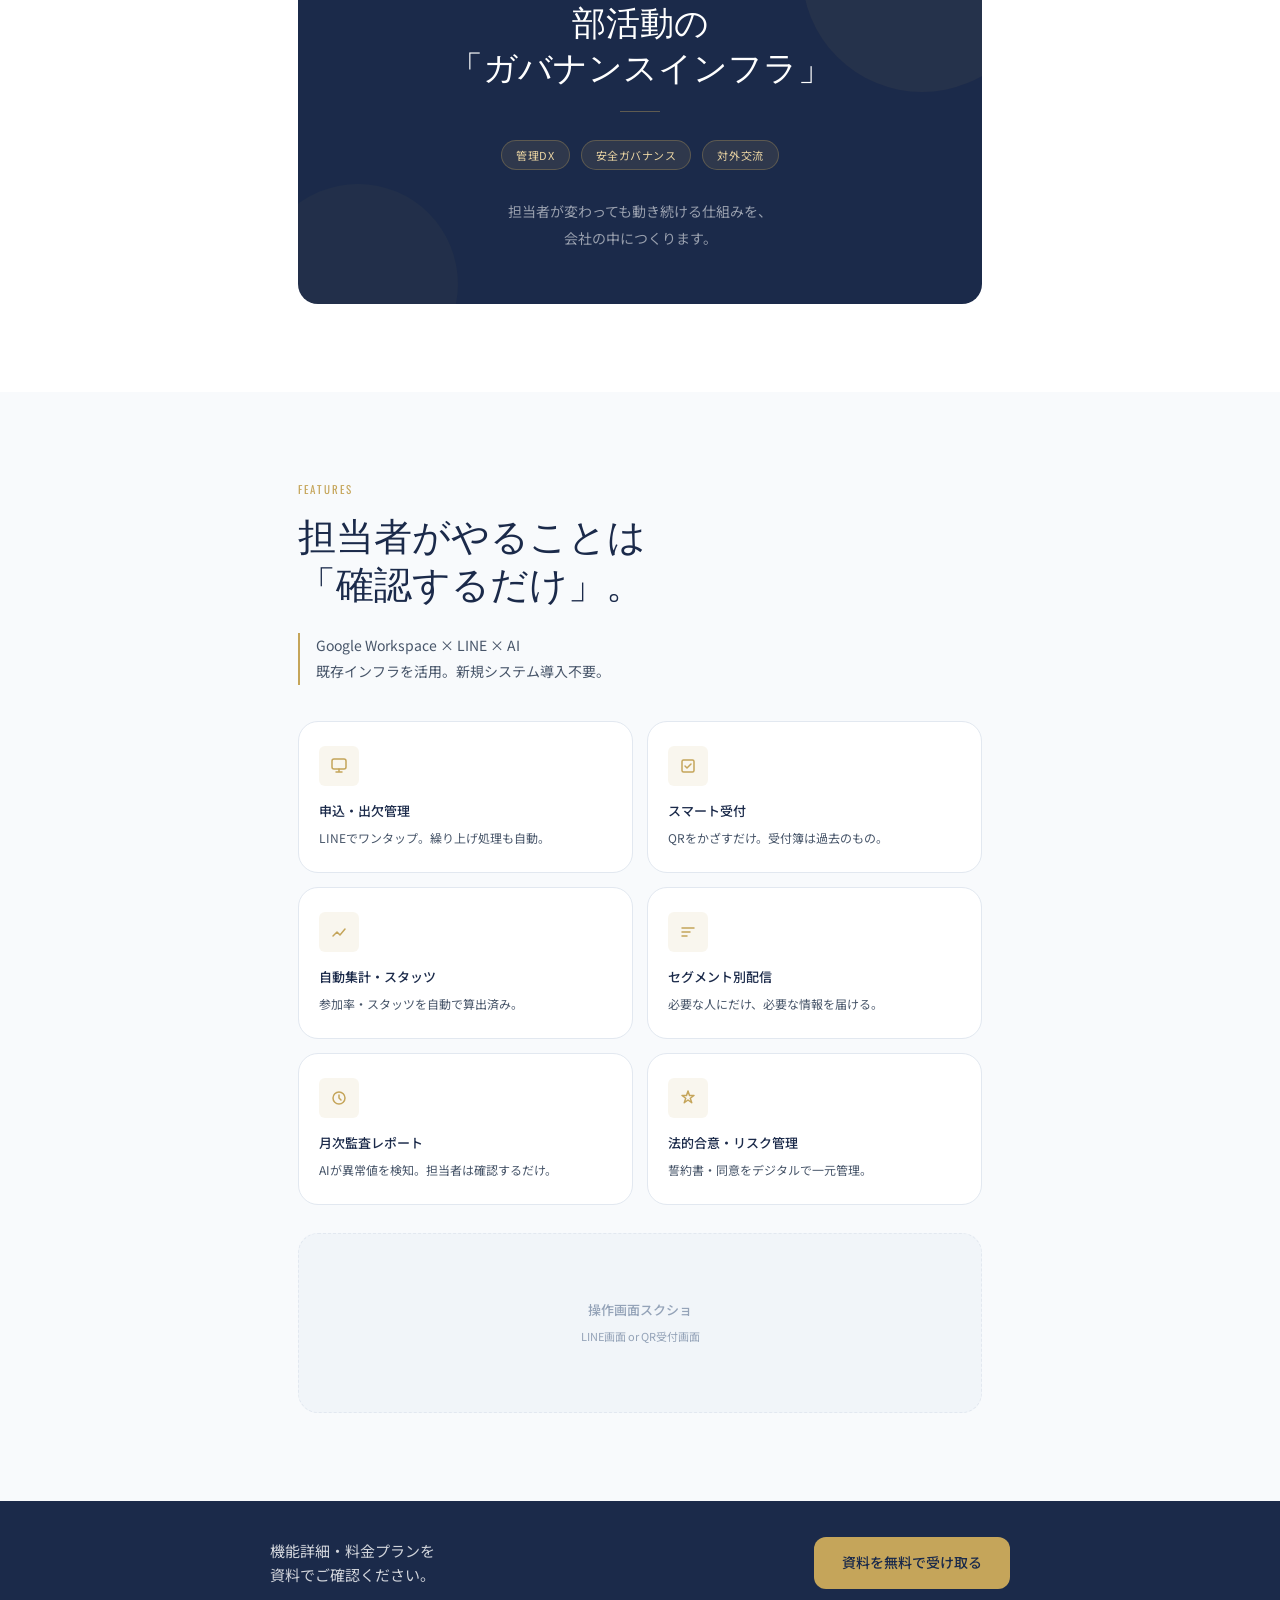
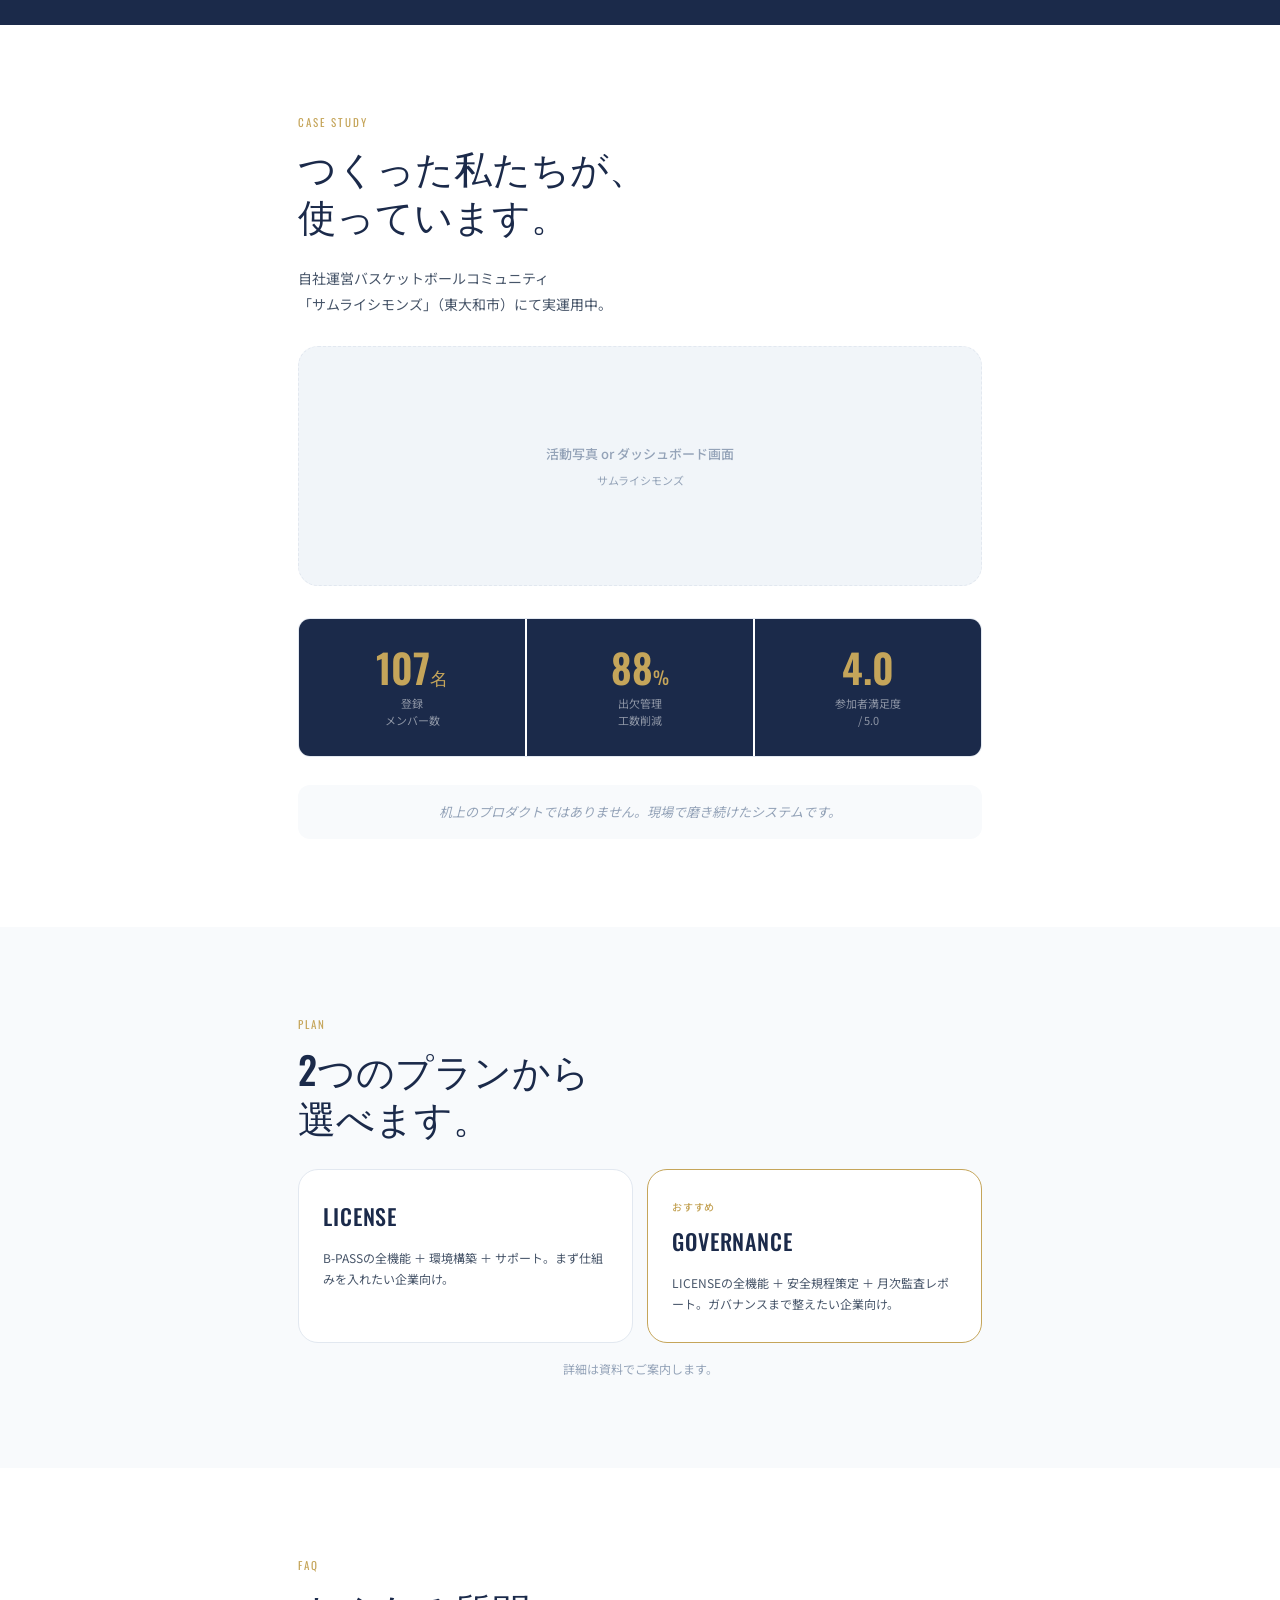
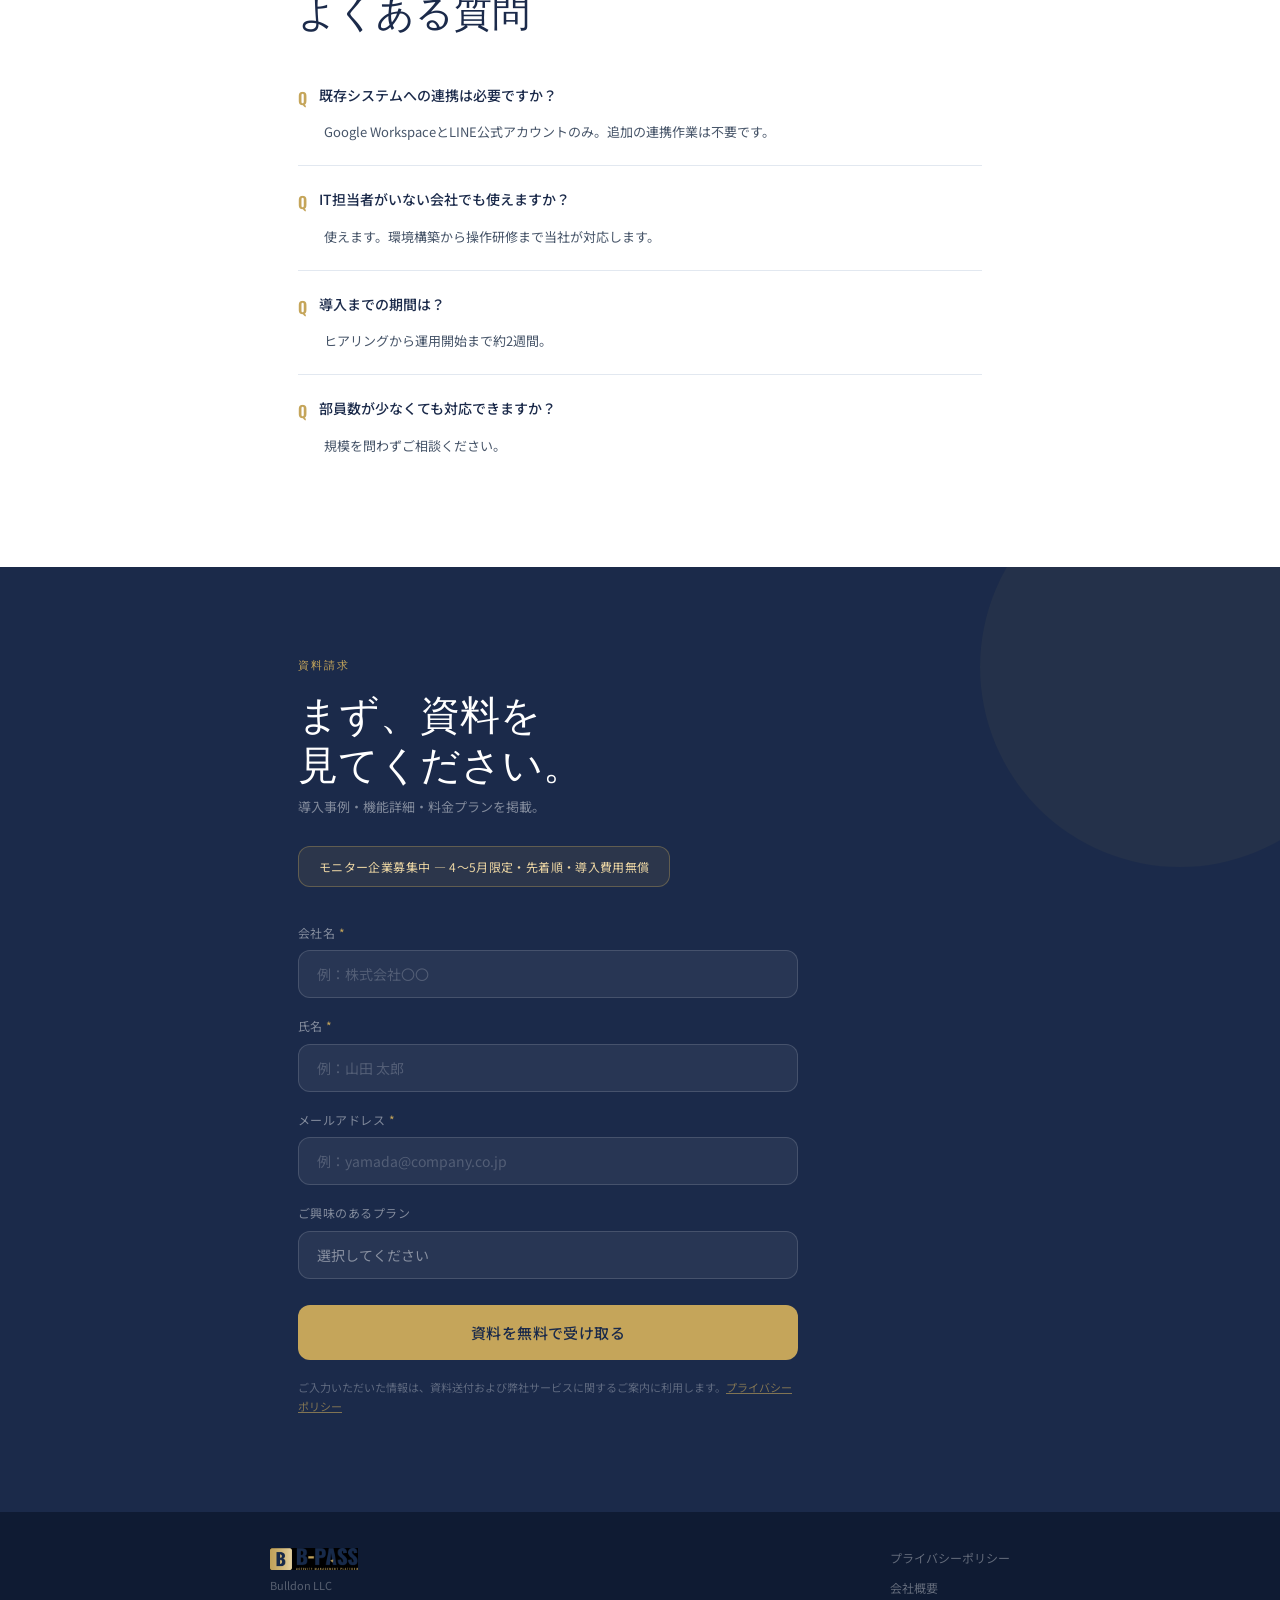
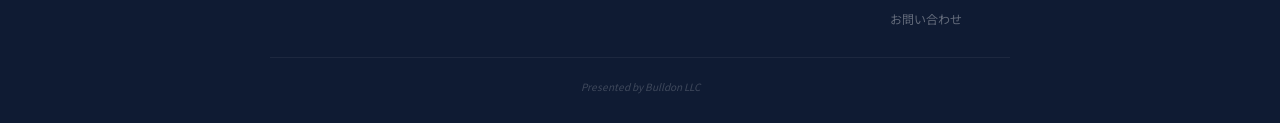
==== commit b2d8a336: "fix missing script tag" ====
--- a/index.html
+++ b/index.html
@@ -305,4 +305,6 @@
     <p class="footer-credit">Presented by Bulldon LLC</p>
   </footer>
 
-  <script data-c+  <script src="assets/js/form.js"></script>
+</body>
+</html>
--- a/assets/css/style.css
+++ b/assets/css/style.css
@@ -583,11 +583,15 @@
 
 /* スクロール入場（JS制御） */
 .reveal {
+  opacity: 1;
+  transform: translateY(0);
+  transition: opacity 0.6s ease, transform 0.6s ease;
+}
+.js-ready .reveal {
   opacity: 0;
   transform: translateY(28px);
-  transition: opacity 0.6s ease, transform 0.6s ease;
-}
-.reveal.visible {
+}
+.js-ready .reveal.visible {
   opacity: 1;
   transform: translateY(0);
 }
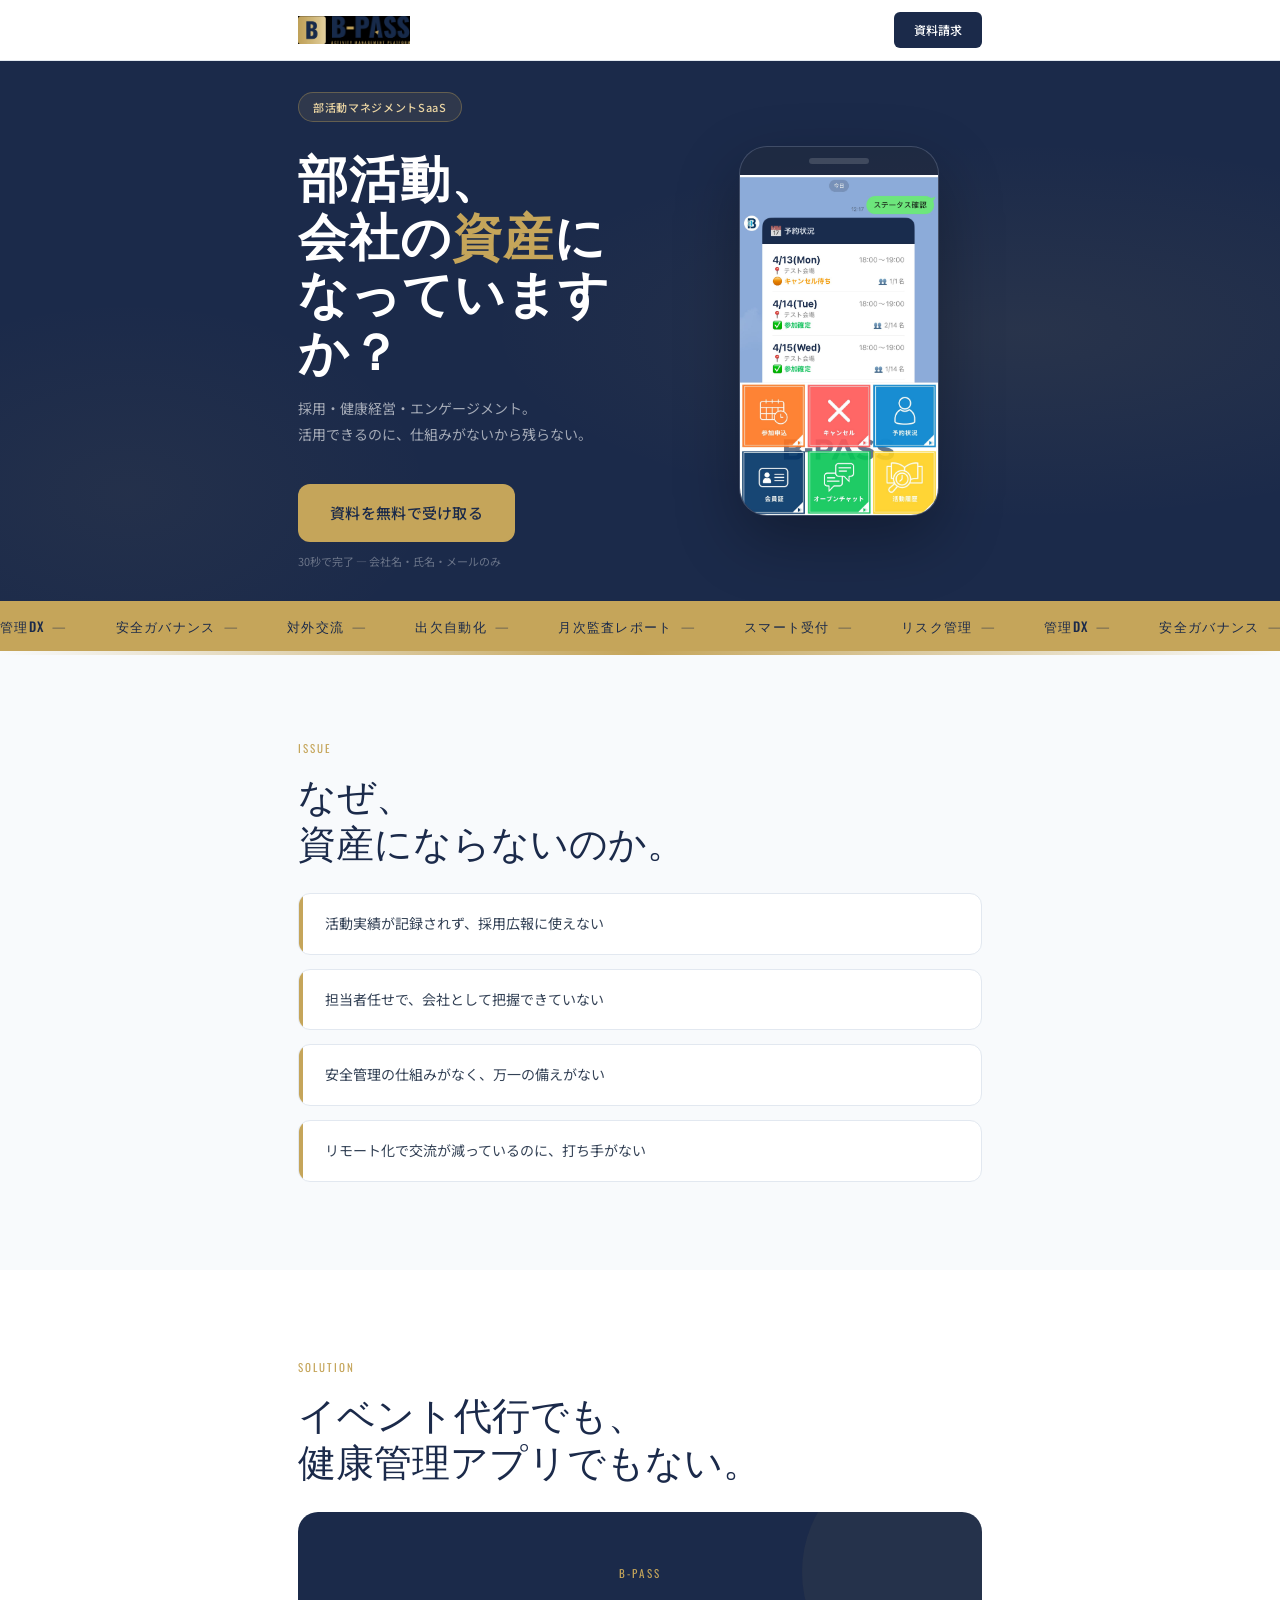
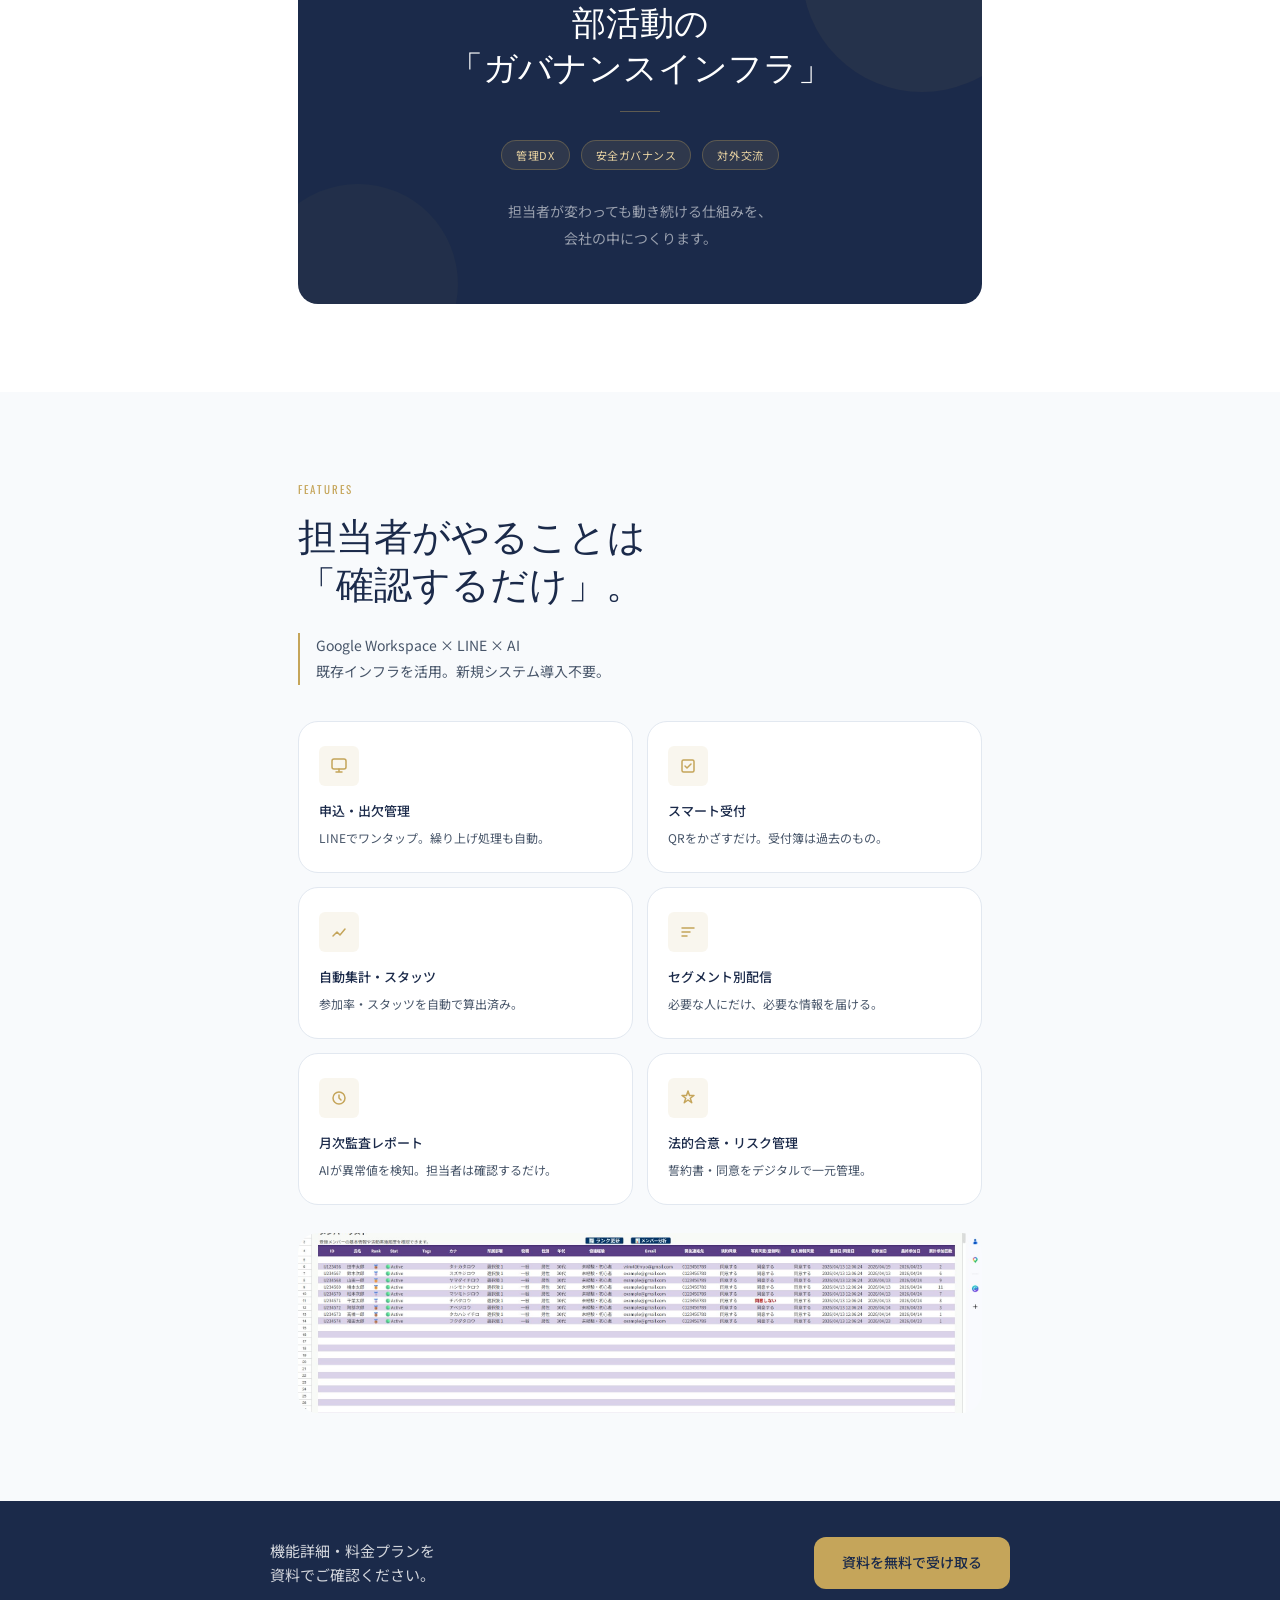
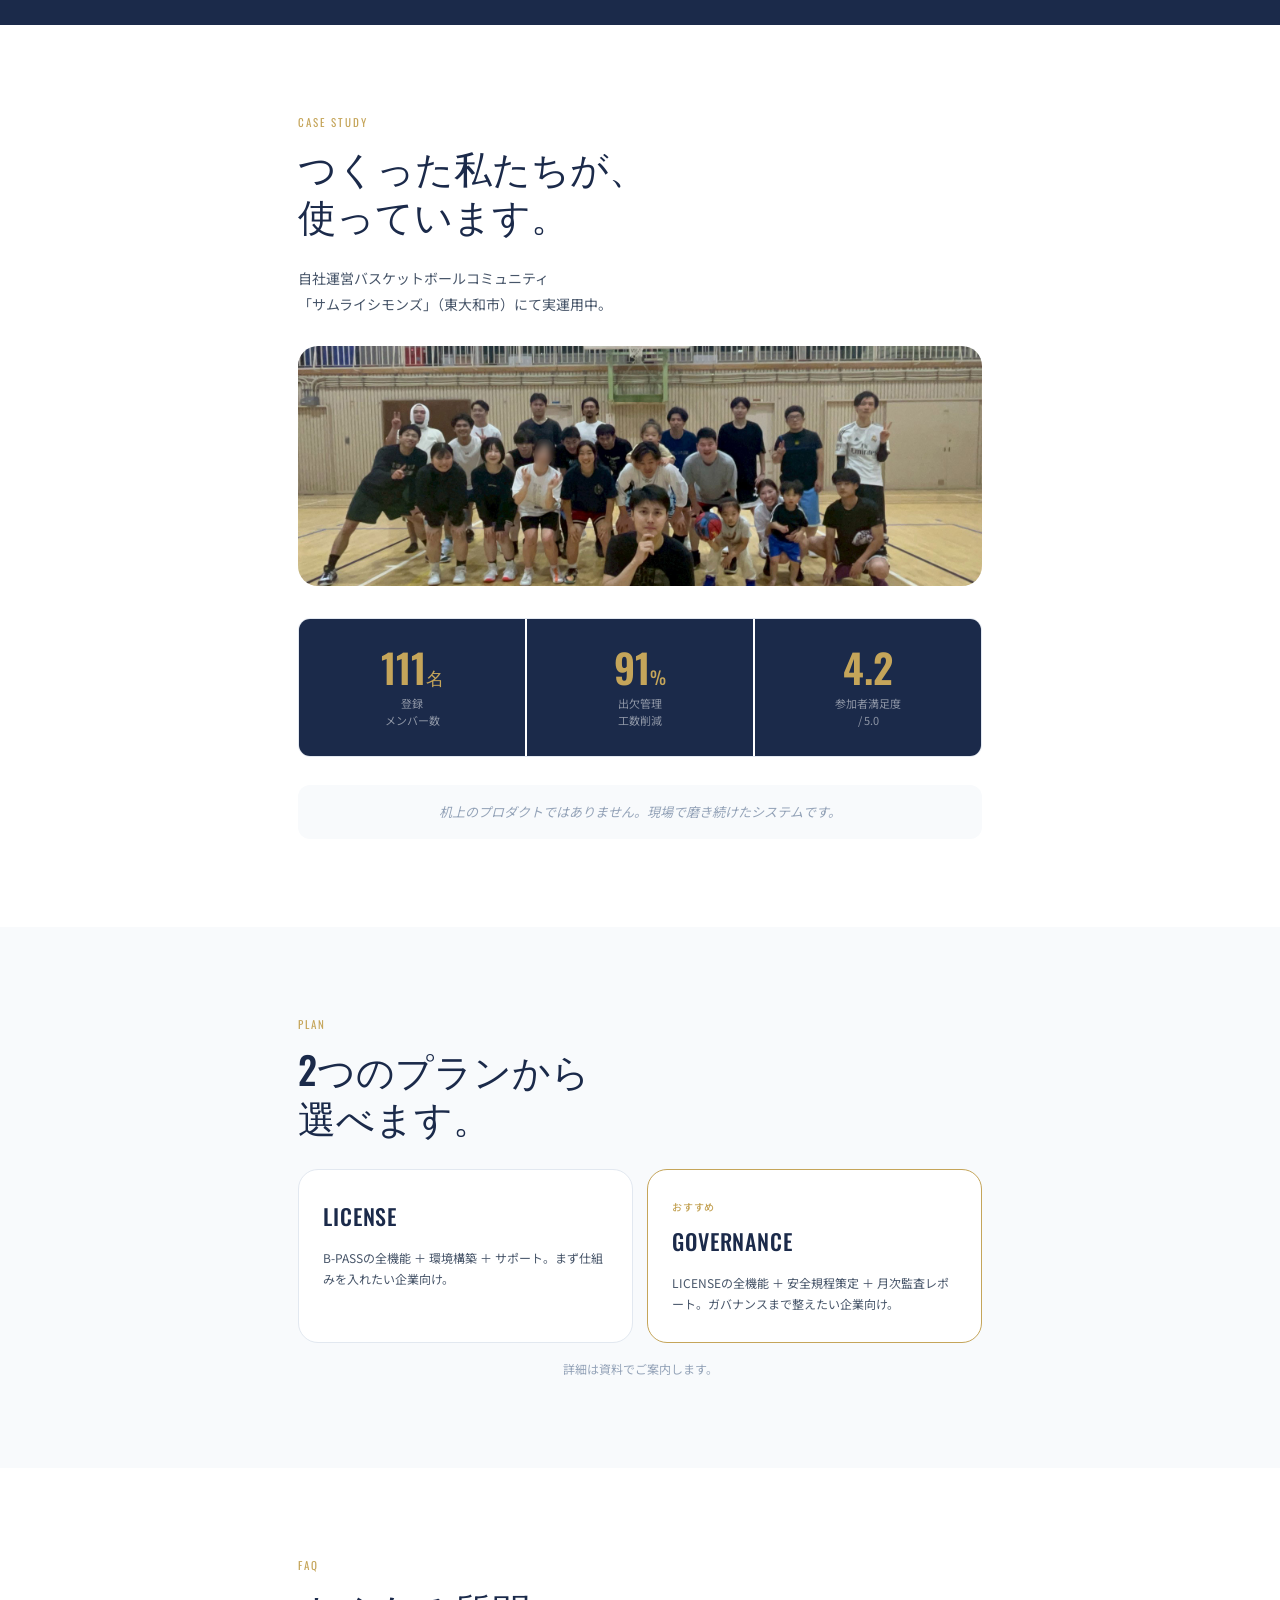
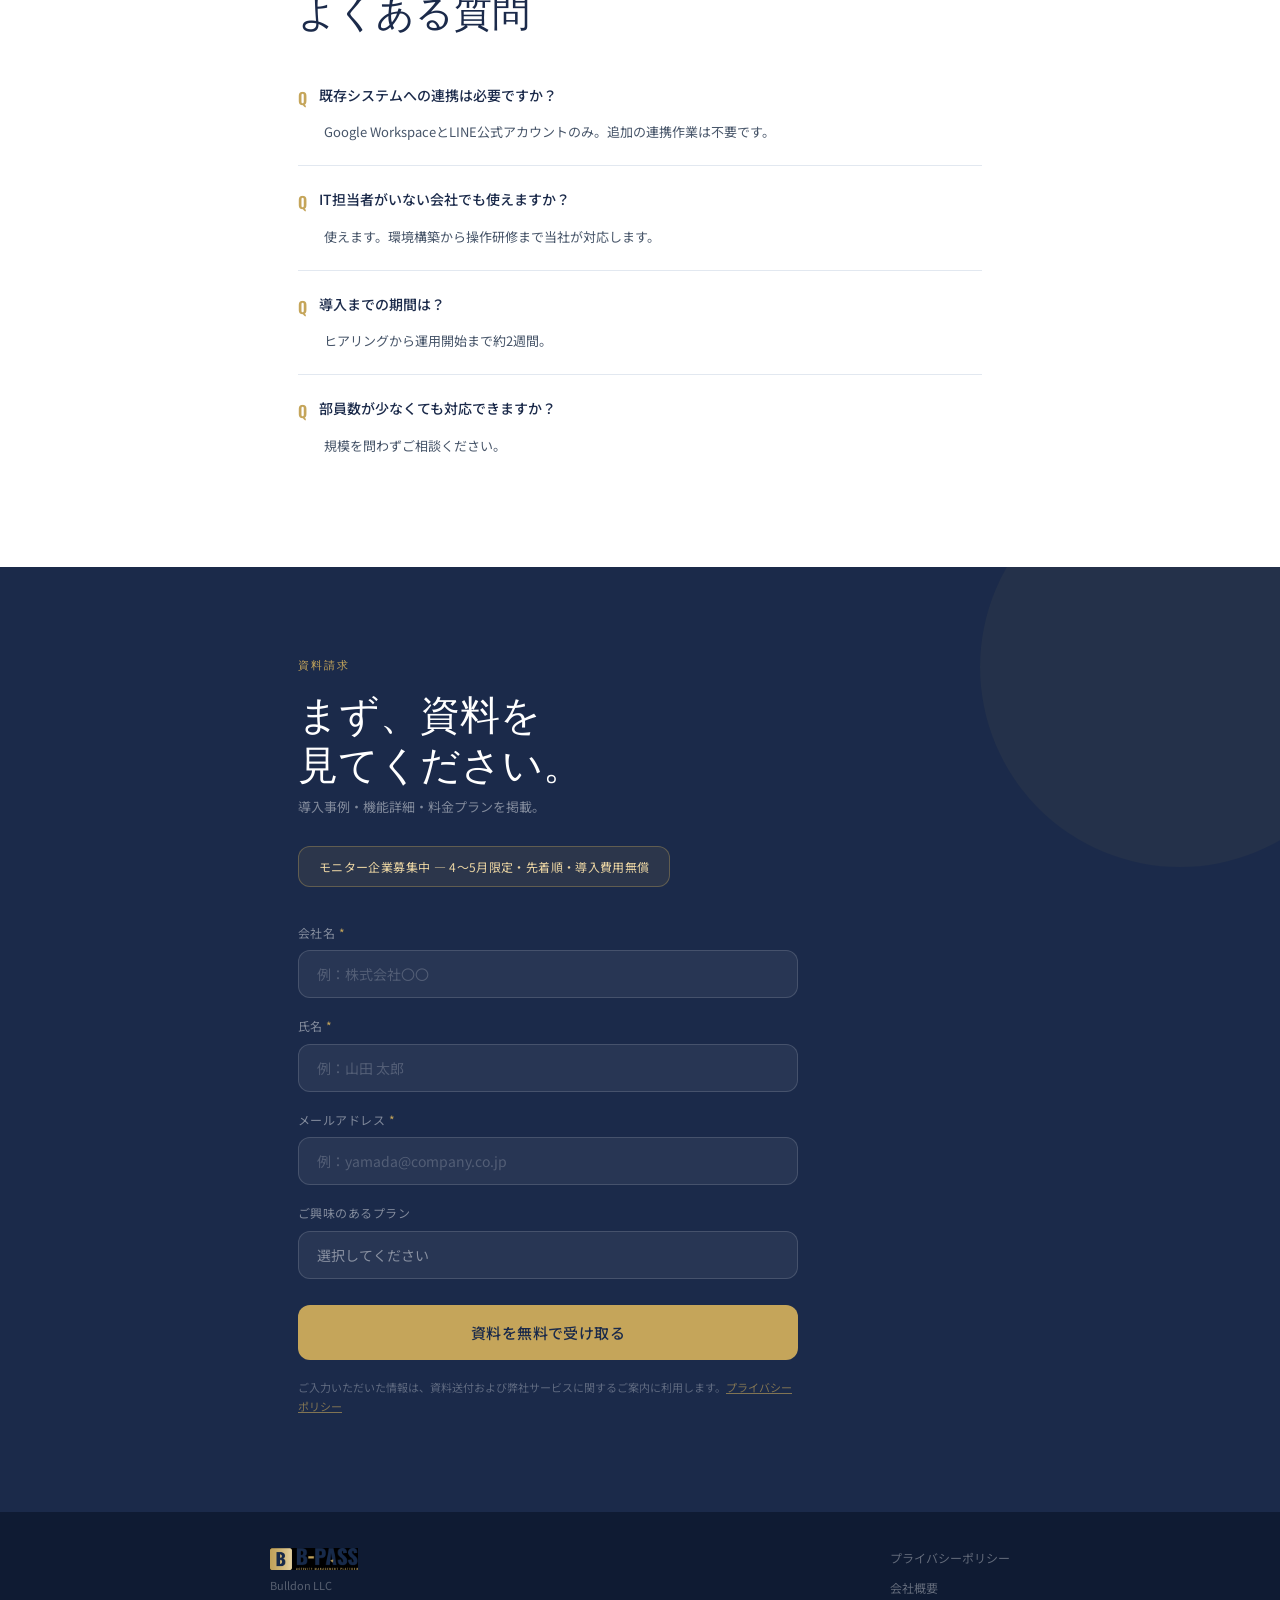
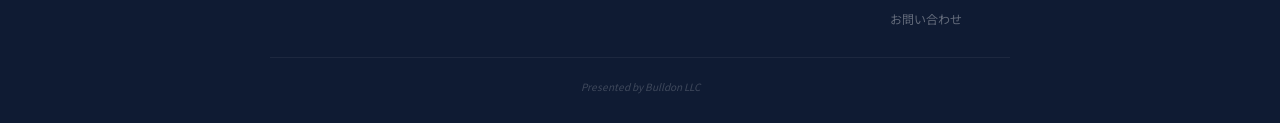
==== commit 7e5f4e8f: "add images to LP" ====
--- a/index.html
+++ b/index.html
@@ -37,10 +37,7 @@
       <div class="hero-visual">
         <div class="phone-mock">
           <div class="phone-mock-notch"><div class="phone-notch-bar"></div></div>
-          <div class="phone-mock-body placeholder-area">
-            <span class="placeholder-text">B-PASS画面</span>
-            <span class="placeholder-sub">LINE or ダッシュボード</span>
-          </div>
+          <div class="phone-mock-body"><img src="assets/images/screen-line.png" alt="B-PASS LINE画面" style="width:100%;height:100%;object-fit:cover;border-radius:0 0 22px 22px;"></div>
         </div>
       </div>
     </div>
@@ -161,10 +158,7 @@
           <p class="feat-desc">誓約書・同意をデジタルで一元管理。</p>
         </div>
       </div>
-      <div class="feat-screen placeholder-area">
-        <span class="placeholder-text">操作画面スクショ</span>
-        <span class="placeholder-sub">LINE画面 or QR受付画面</span>
-      </div>
+      <div class="feat-screen"><img src="assets/images/screen-sheet.png" alt="B-PASS管理画面" style="width:100%;height:100%;object-fit:cover;border-radius:var(--radius-lg);"></div>
     </div>
   </section>
 
@@ -182,10 +176,7 @@
       <p class="eyebrow">Case Study</p>
       <h2 class="sec-title reveal">つくった私たちが、<br>使っています。</h2>
       <p class="proof-body reveal">自社運営バスケットボールコミュニティ<br>「サムライシモンズ」（東大和市）にて実運用中。</p>
-      <div class="proof-img placeholder-area reveal">
-        <span class="placeholder-text">活動写真 or ダッシュボード画面</span>
-        <span class="placeholder-sub">サムライシモンズ</span>
-      </div>
+      <div class="proof-img reveal"><img src="assets/images/photo-samurai.jpg" alt="サムライシモンズ" style="width:100%;height:100%;object-fit:cover;border-radius:var(--radius-lg);"></div>
       <div class="stats-grid">
         <div class="stat-card reveal reveal-delay-1">
           <p class="stat-num">112<span class="stat-unit">名</span></p>
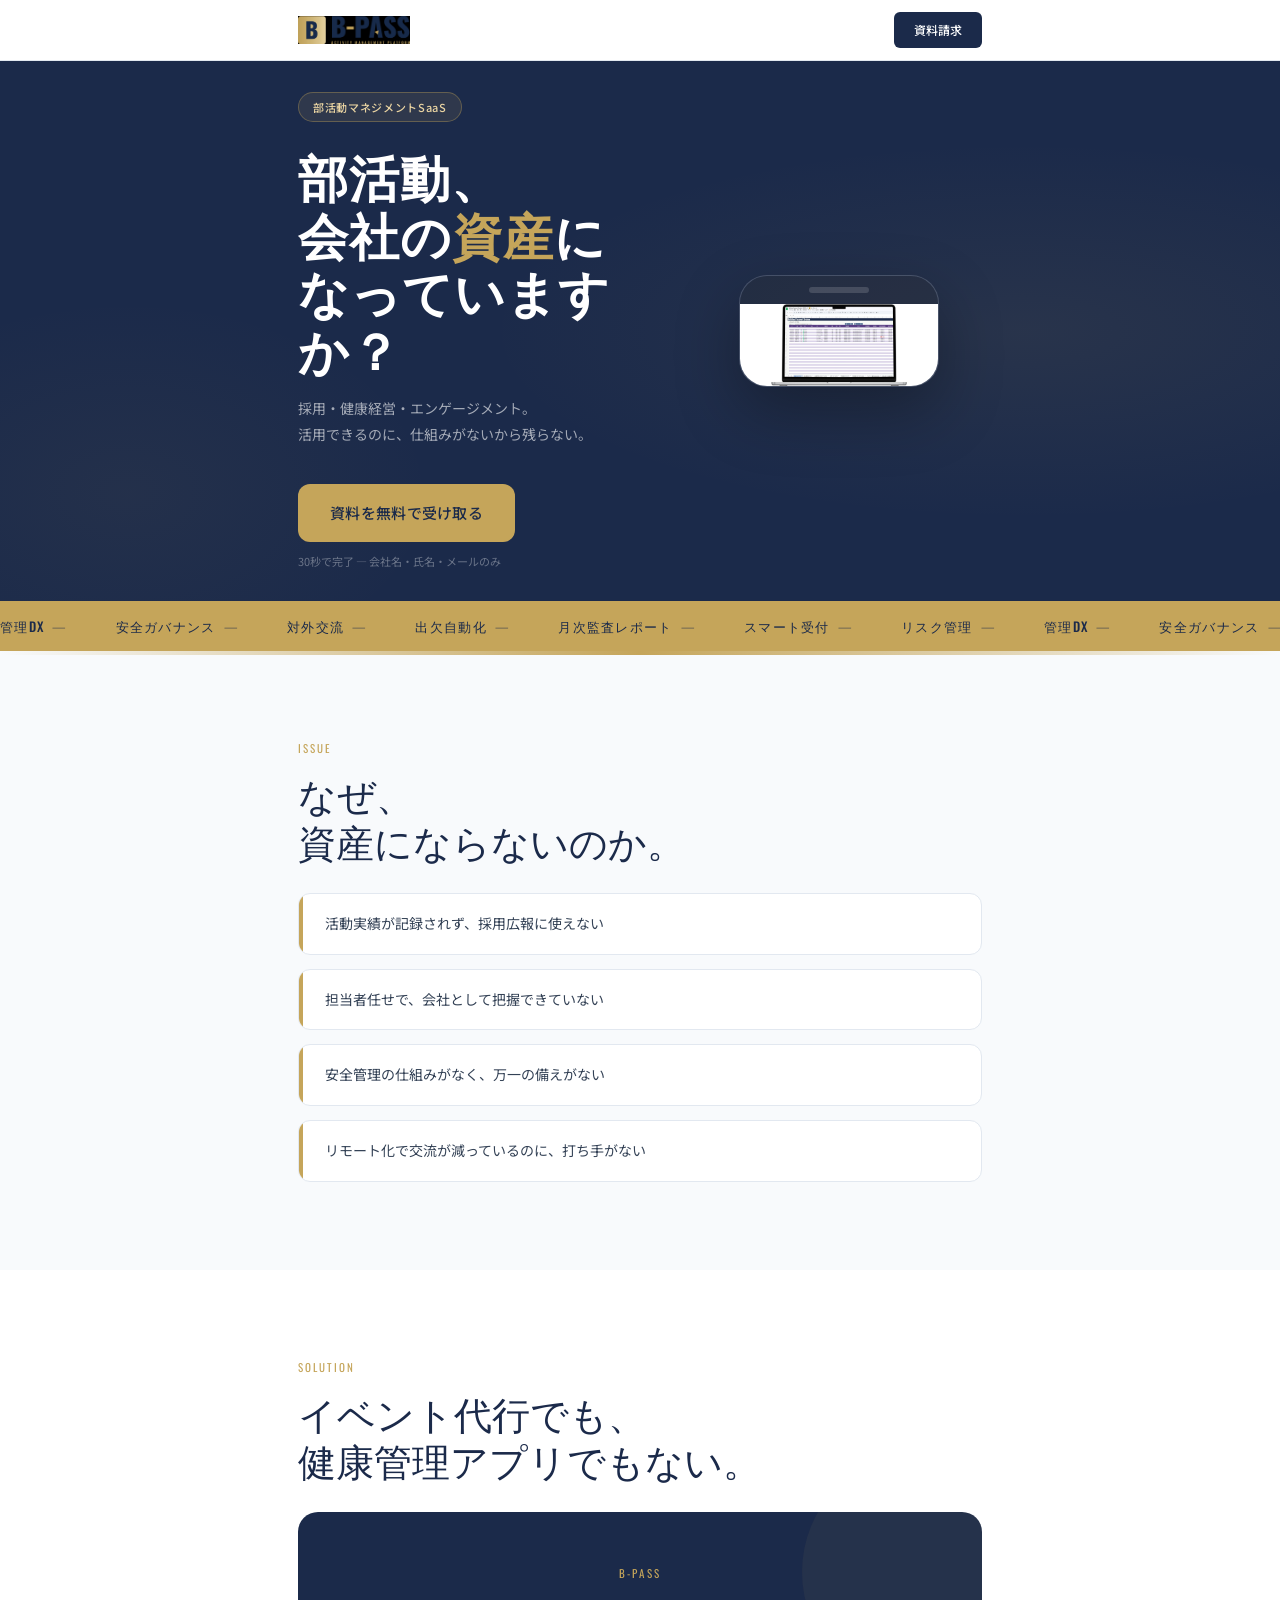
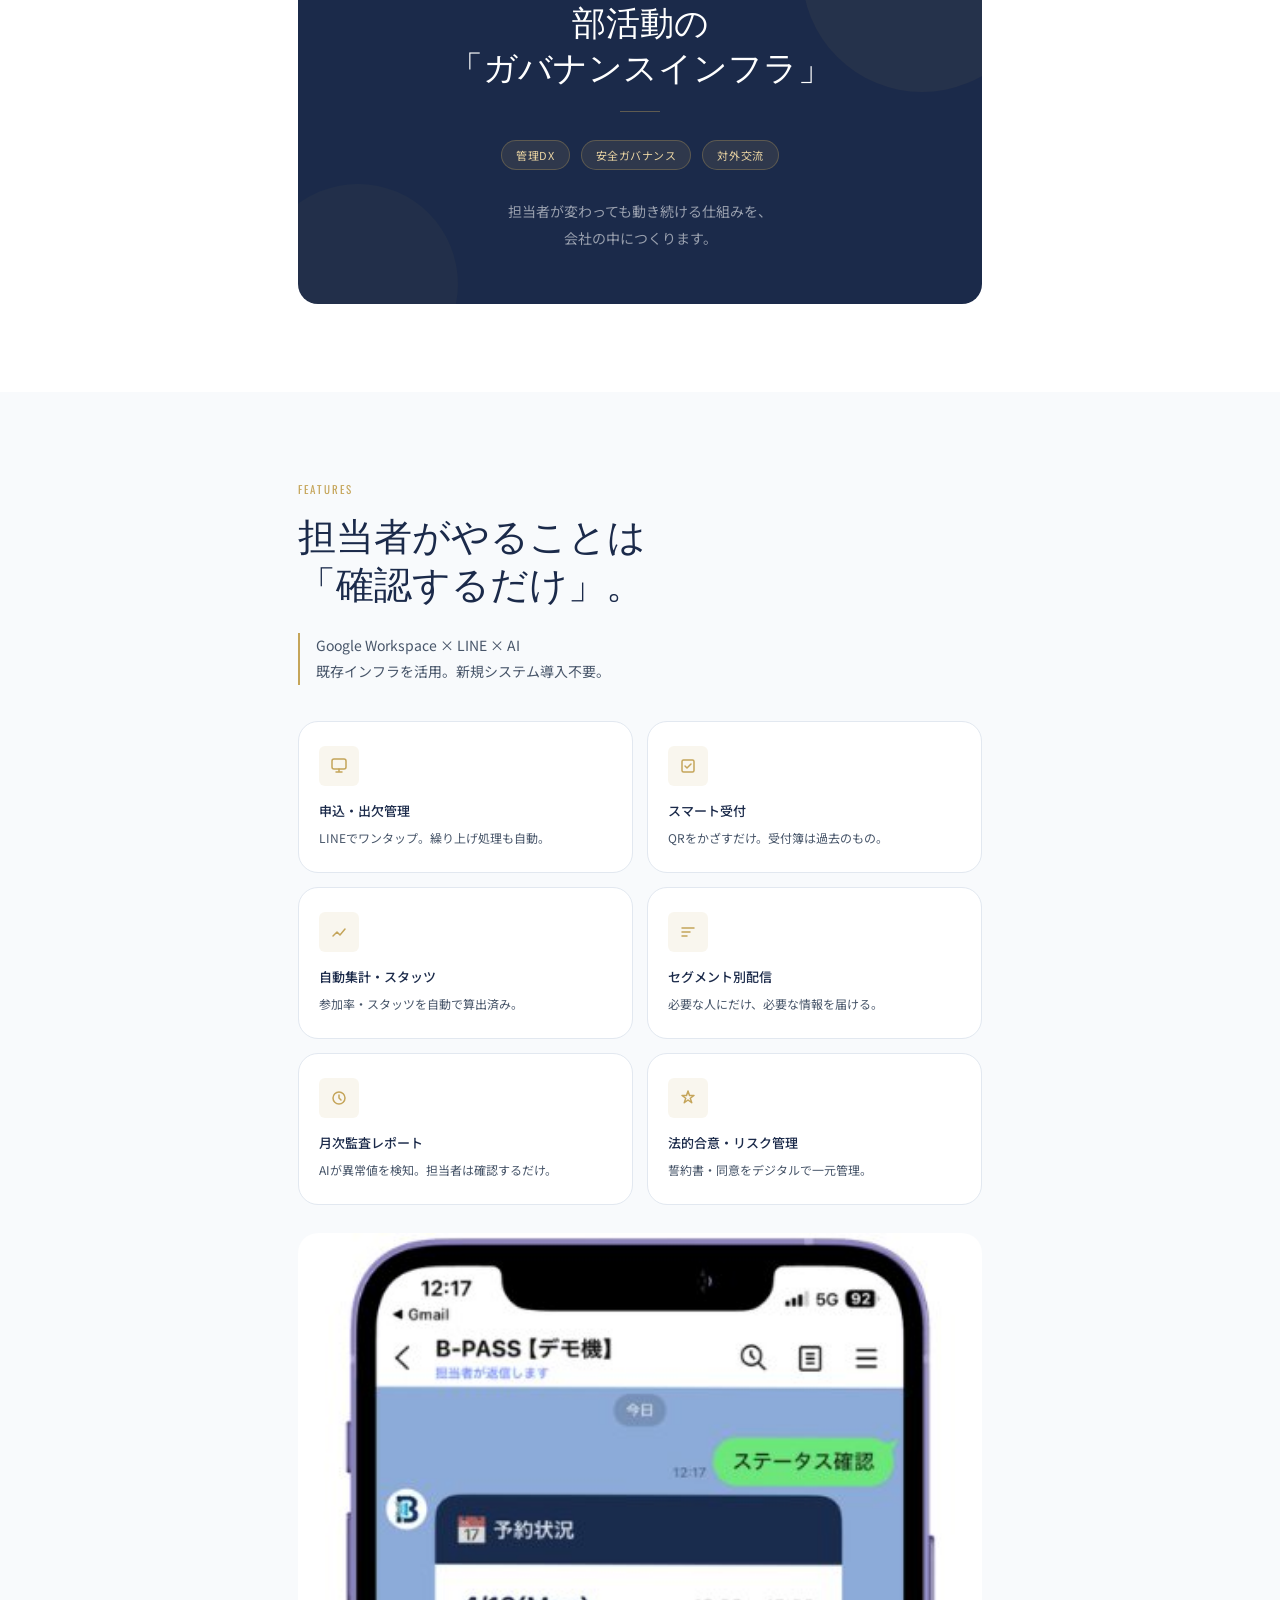
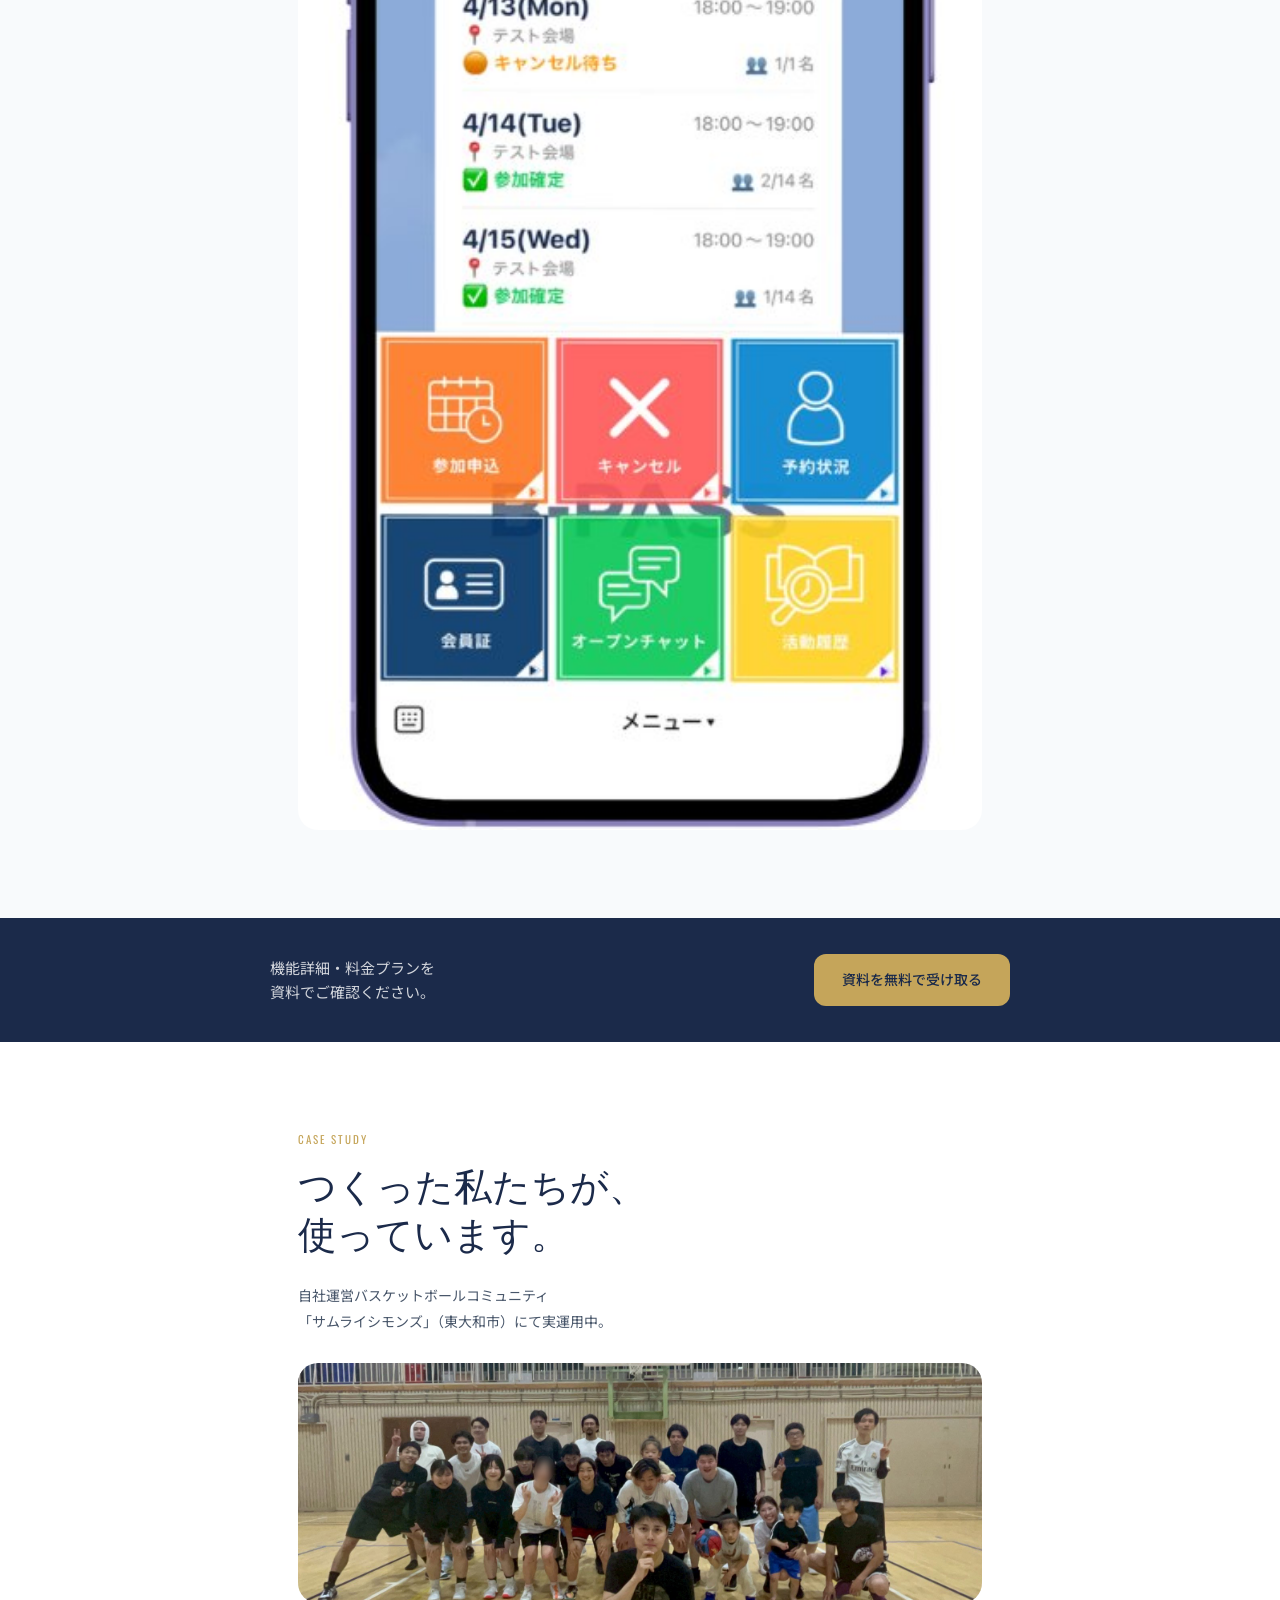
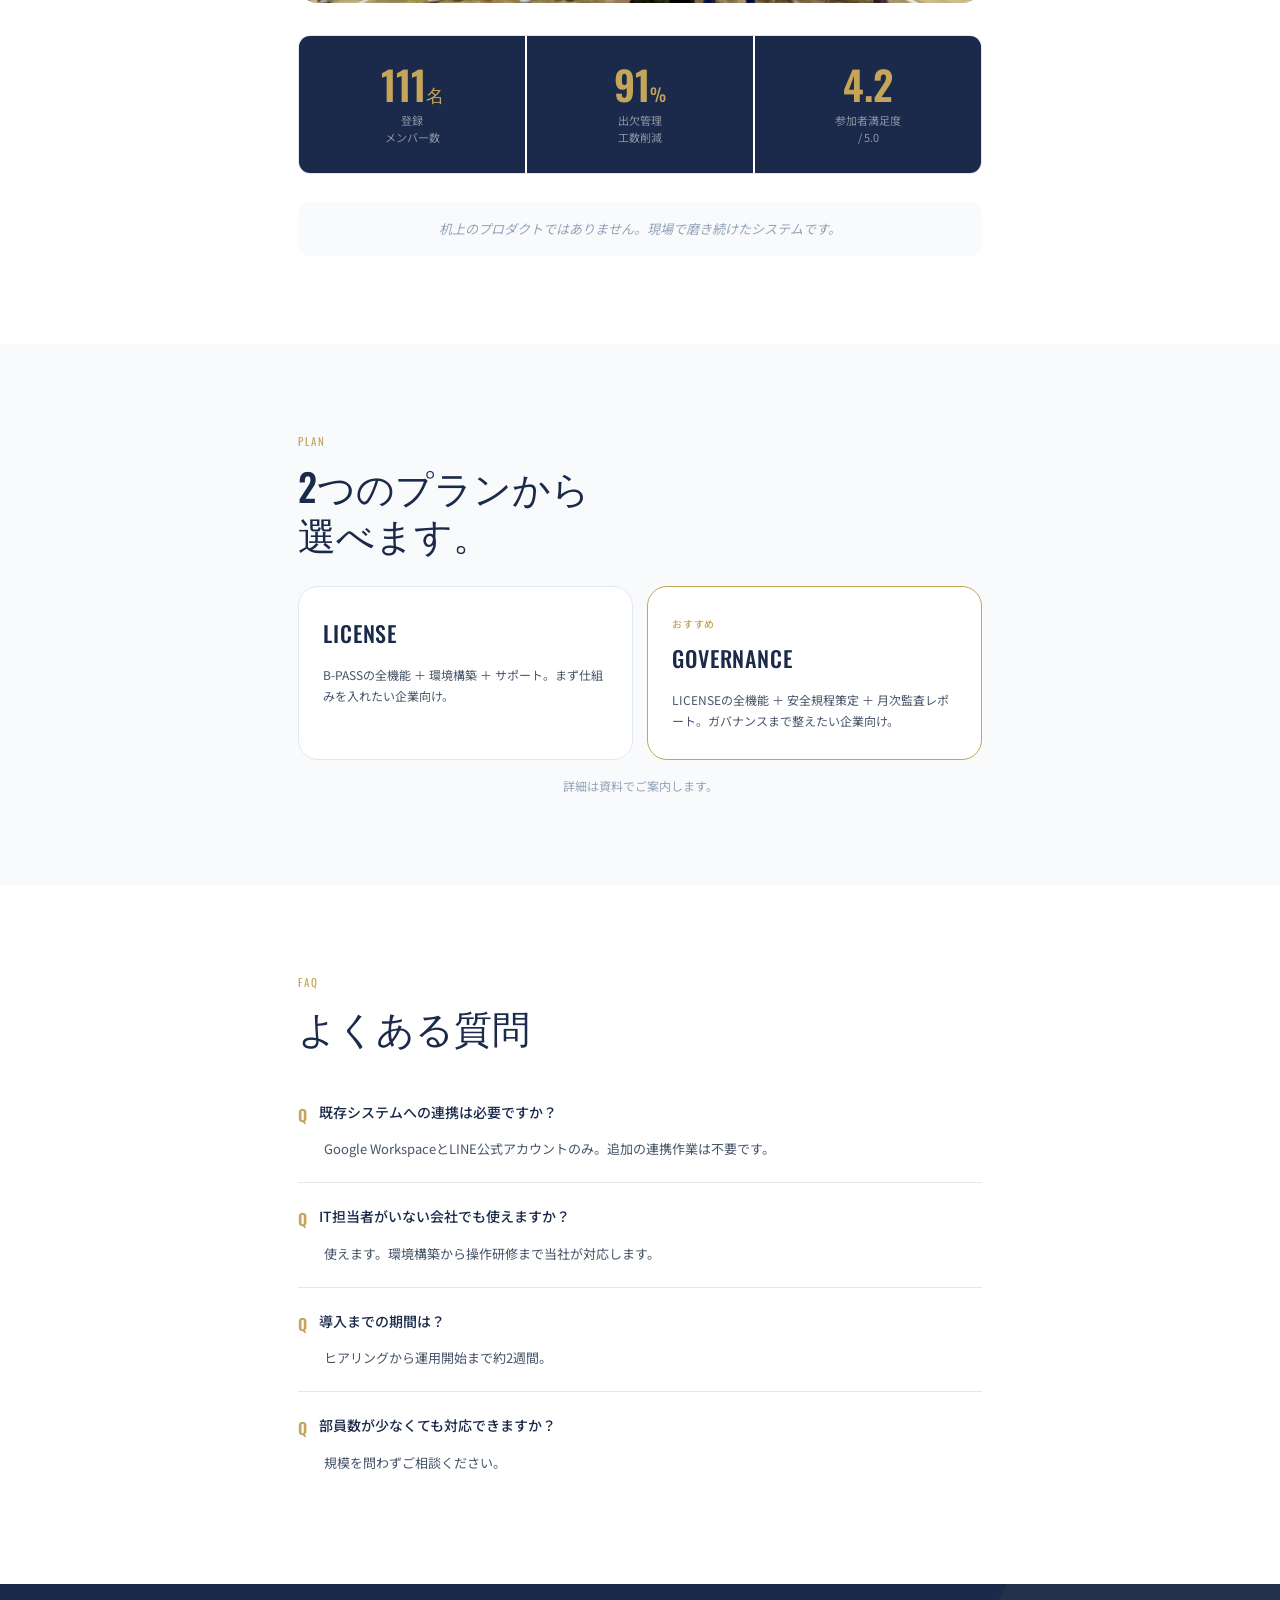
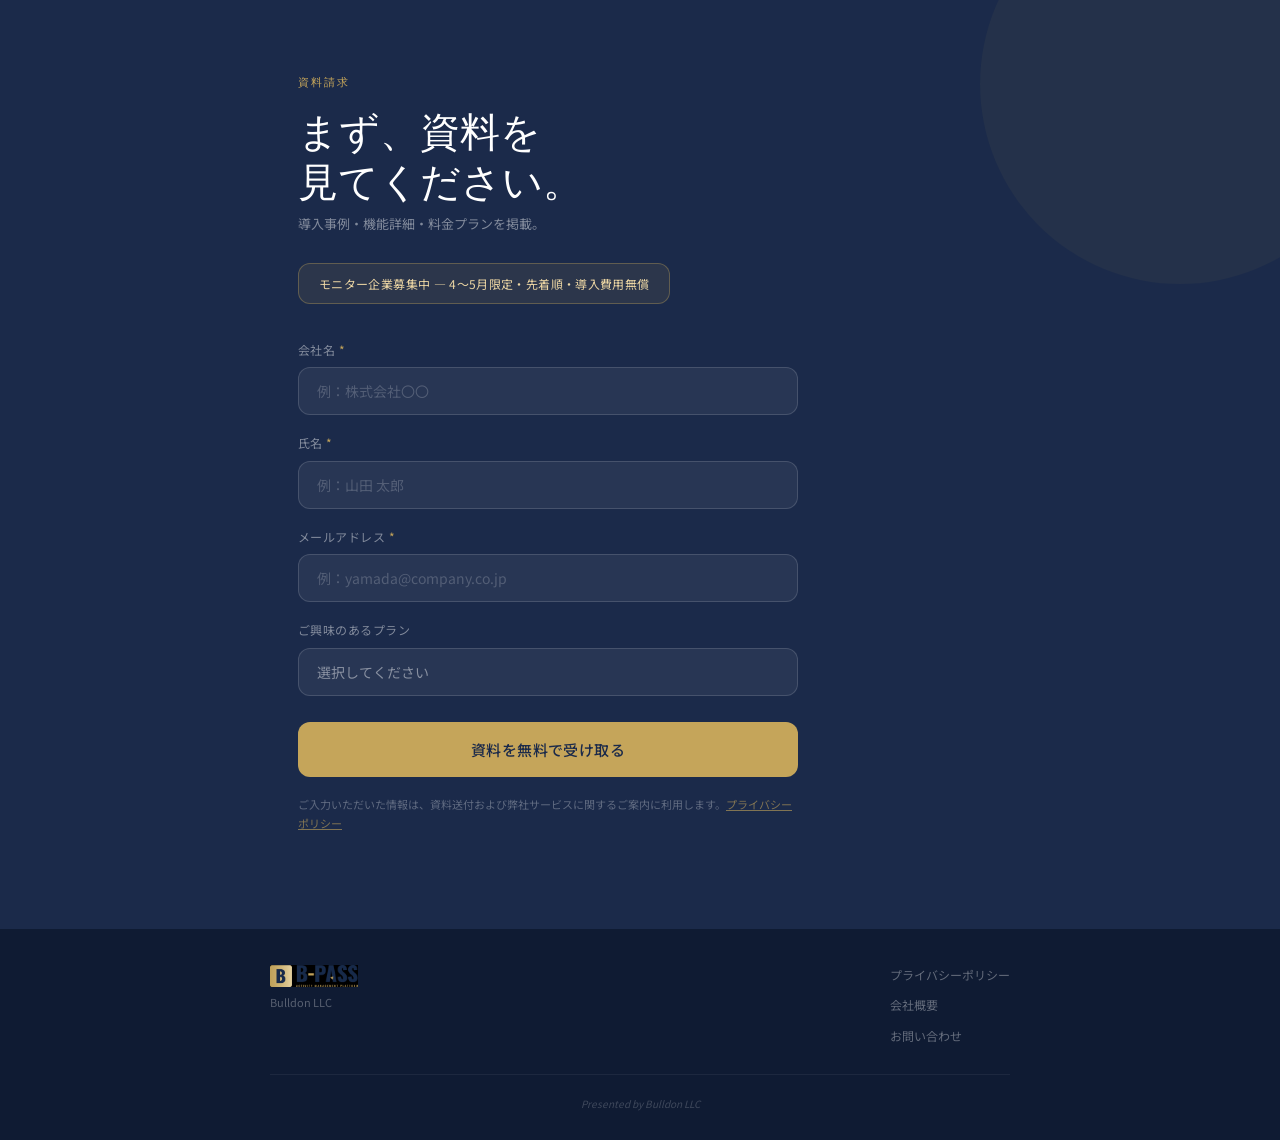
==== commit 296fc54e: "update mockup images" ====
--- a/index.html
+++ b/index.html
@@ -37,7 +37,7 @@
       <div class="hero-visual">
         <div class="phone-mock">
           <div class="phone-mock-notch"><div class="phone-notch-bar"></div></div>
-          <div class="phone-mock-body"><img src="assets/images/screen-line.png" alt="B-PASS LINE画面" style="width:100%;height:100%;object-fit:cover;border-radius:0 0 22px 22px;"></div>
+          <div class="phone-mock-body"><img src="assets/images/screen-line.png" alt="B-PASS LINE画面" style="width:100%;height:auto;display:block;border-radius:0 0 22px 22px;"></div>
         </div>
       </div>
     </div>
@@ -158,7 +158,7 @@
           <p class="feat-desc">誓約書・同意をデジタルで一元管理。</p>
         </div>
       </div>
-      <div class="feat-screen"><img src="assets/images/screen-sheet.png" alt="B-PASS管理画面" style="width:100%;height:100%;object-fit:cover;border-radius:var(--radius-lg);"></div>
+      <div class="feat-screen"><img src="assets/images/screen-sheet.png" alt="B-PASS管理画面" style="width:100%;height:auto;display:block;border-radius:var(--radius-lg);"></div>
     </div>
   </section>
 
--- a/assets/css/style.css
+++ b/assets/css/style.css
@@ -166,7 +166,7 @@
   width: 60px; height: 6px;
   background: rgba(255,255,255,0.15); border-radius: 3px;
 }
-.phone-mock-body { height: 340px; }
+.phone-mock-body { height: auto; }
 
 /* ─── STRIP ─── */
 .strip {
@@ -314,7 +314,7 @@
 }
 .feat-name { font-size: 13px; font-weight: 500; color: var(--navy); margin-bottom: 6px; }
 .feat-desc { font-size: 12px; color: var(--slate-600); line-height: 1.65; }
-.feat-screen { height: 180px; margin-top: 4px; }
+.feat-screen { height: auto; margin-top: 4px; }
 
 /* ─── CTA MID ─── */
 .cta-mid {
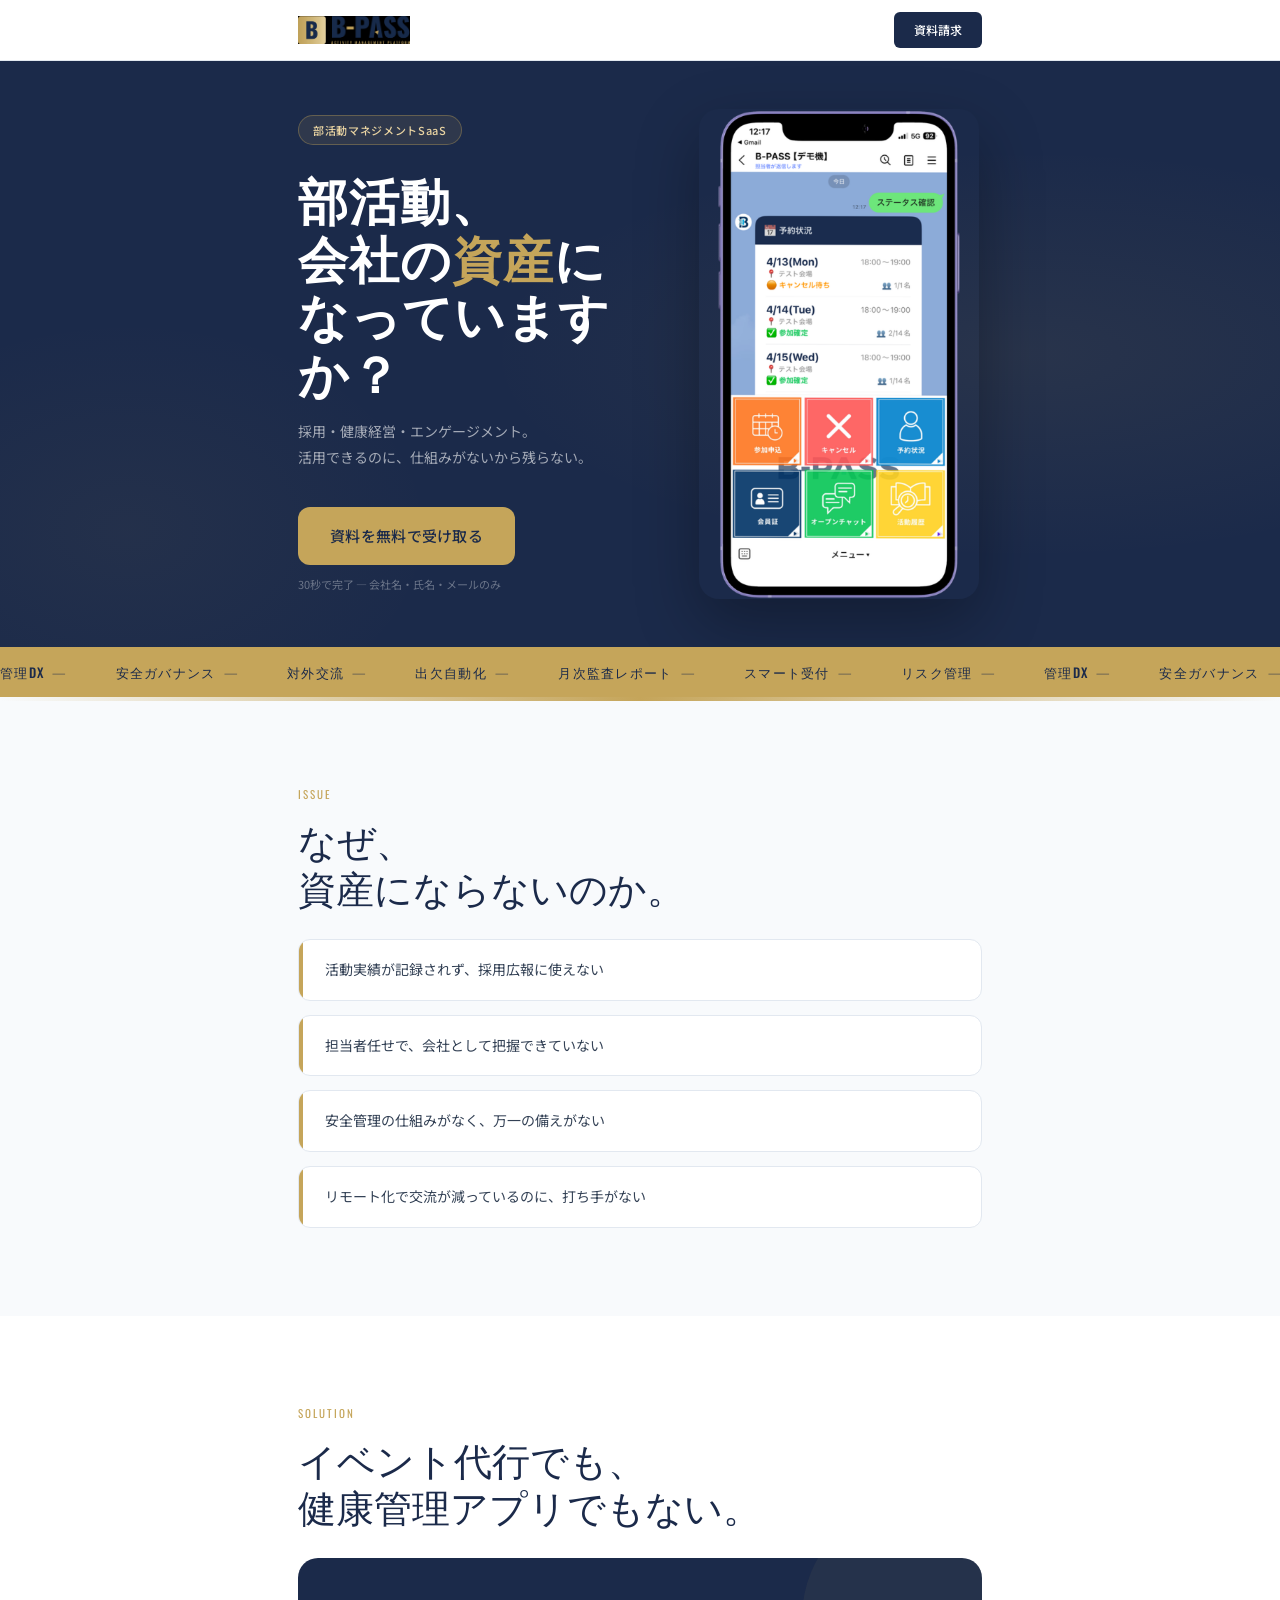
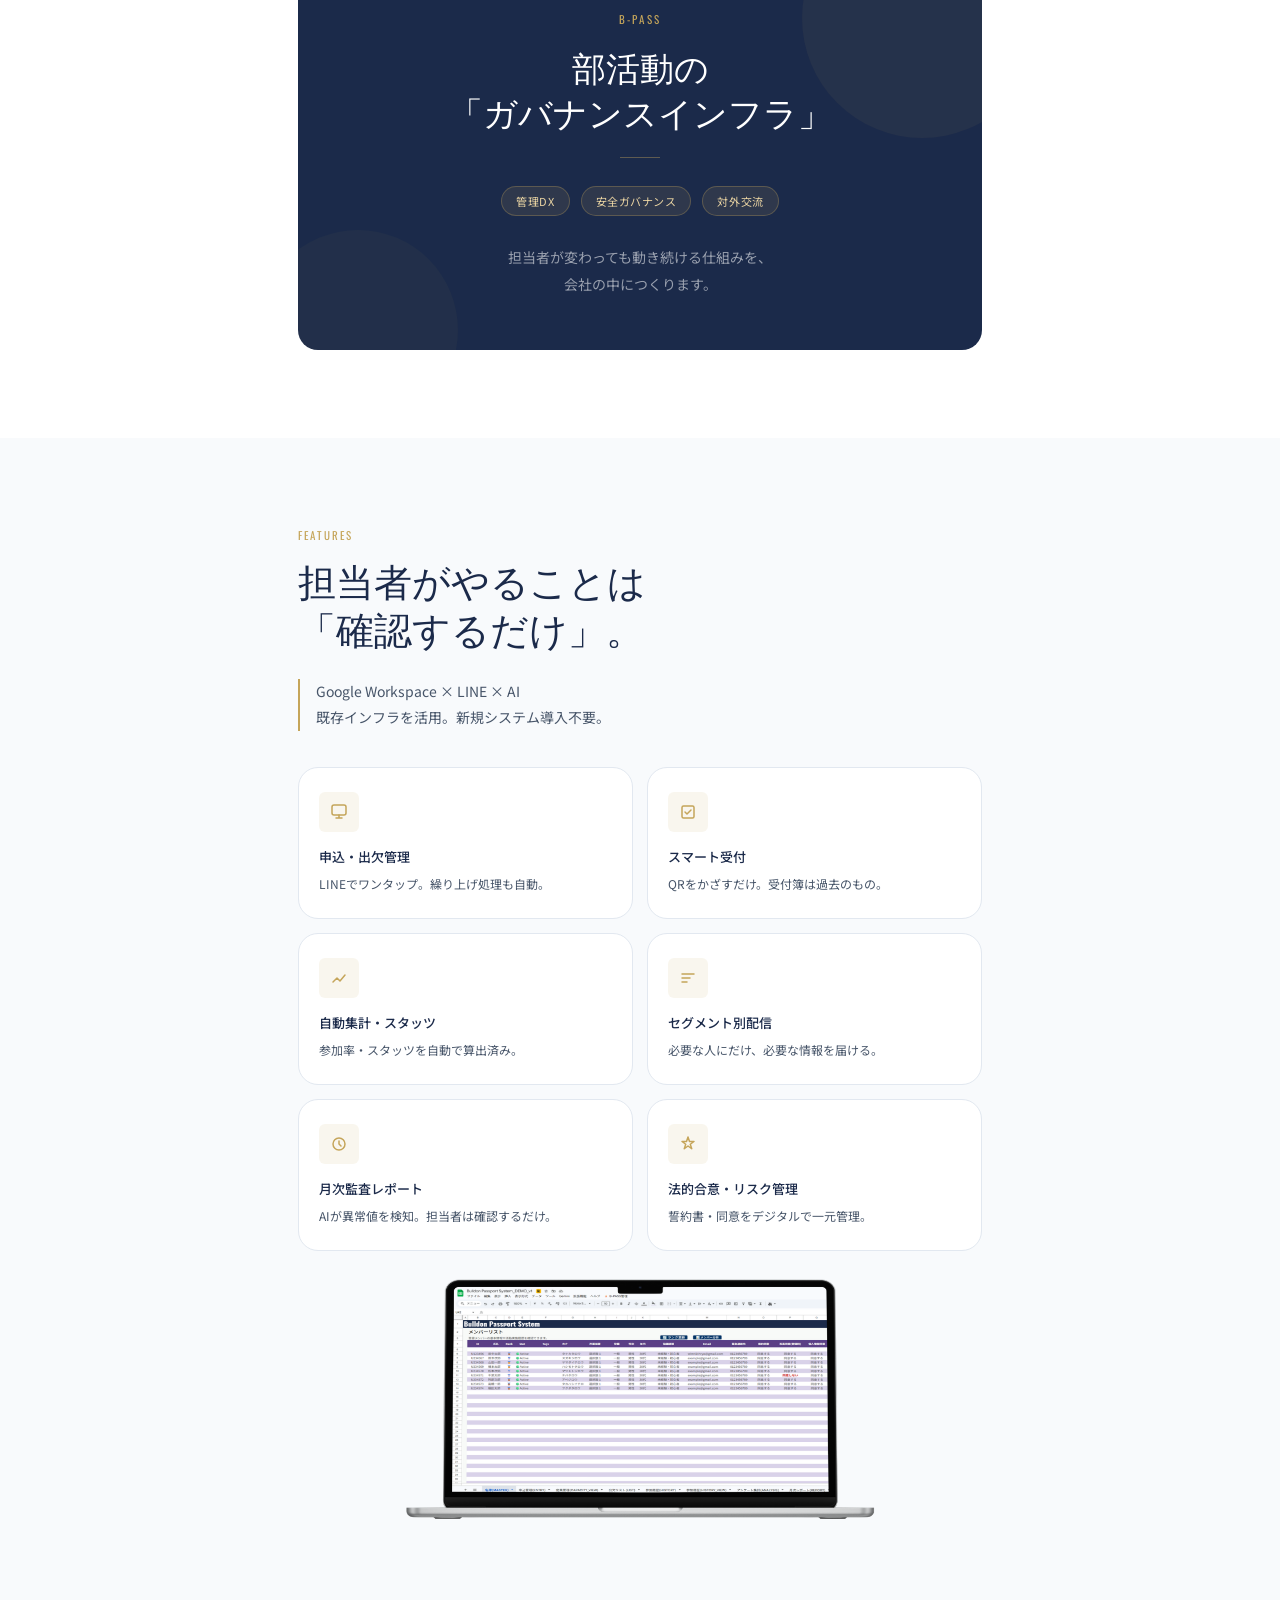
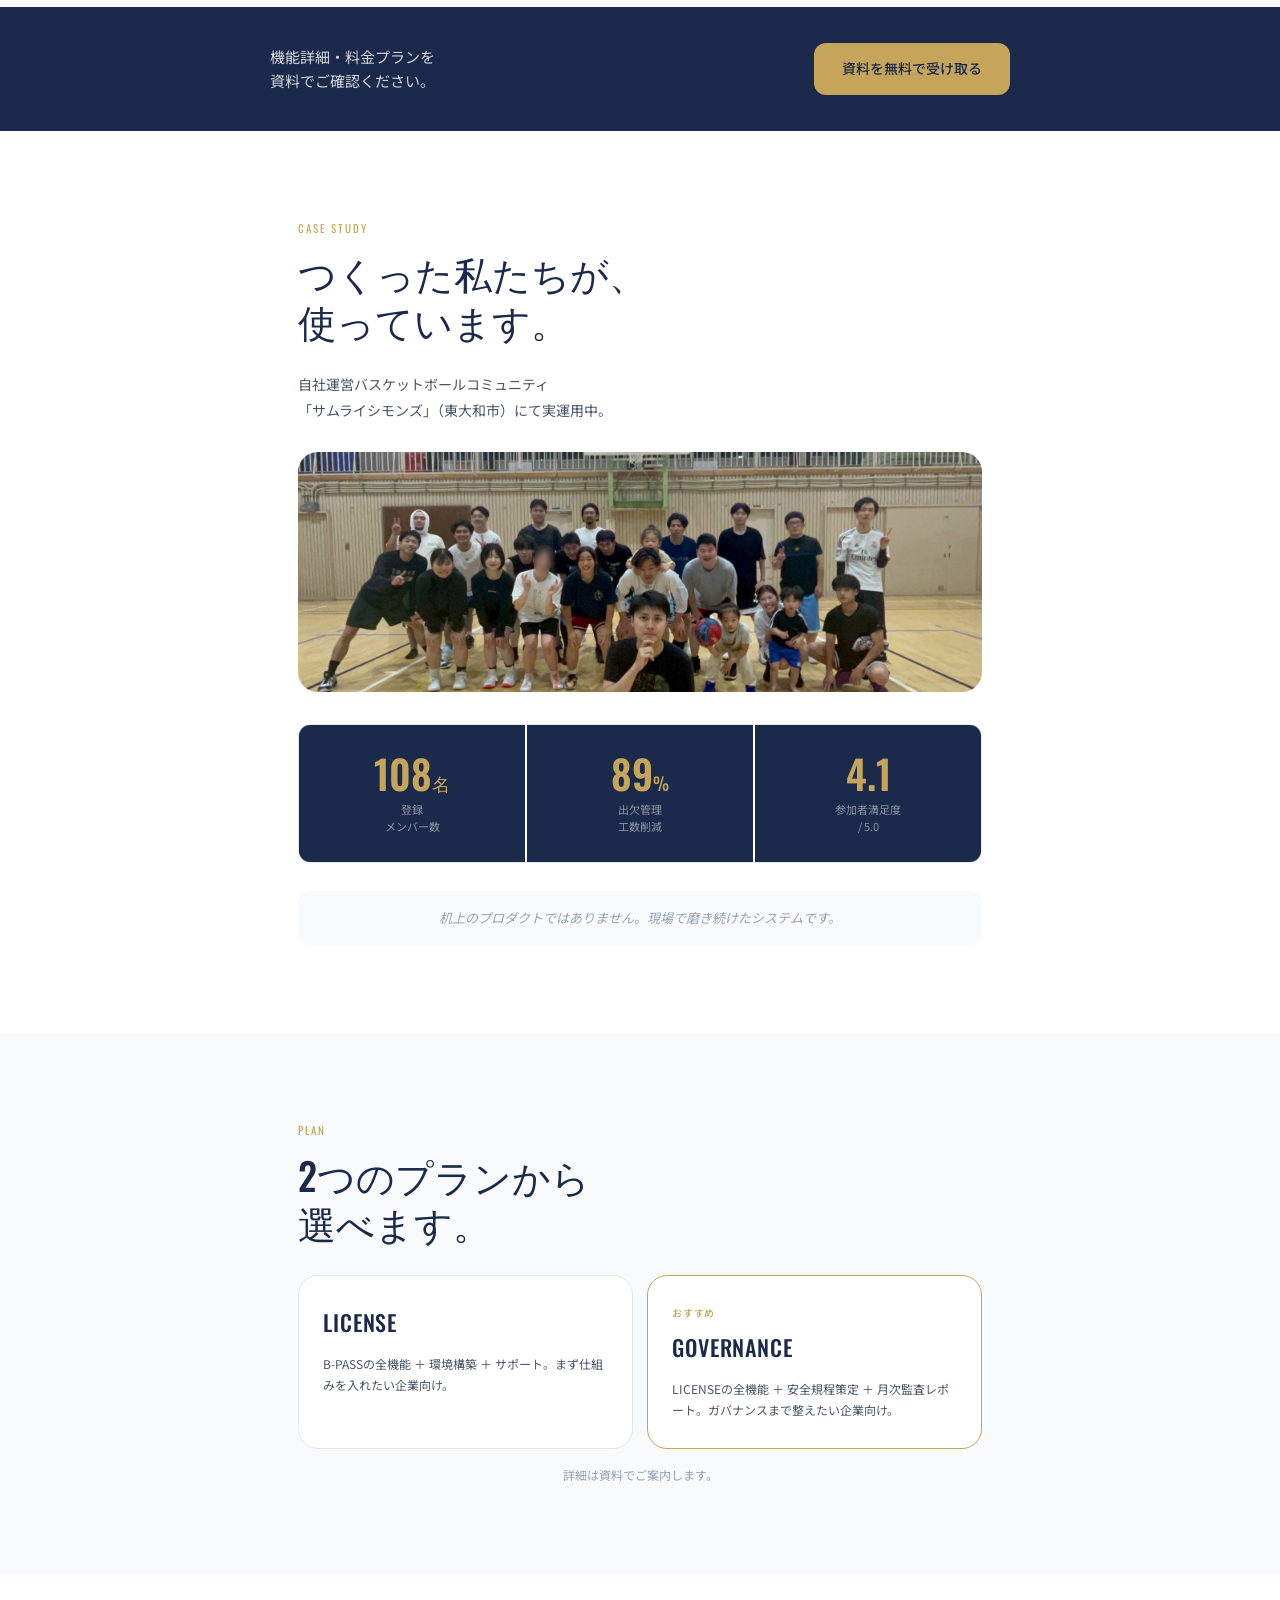
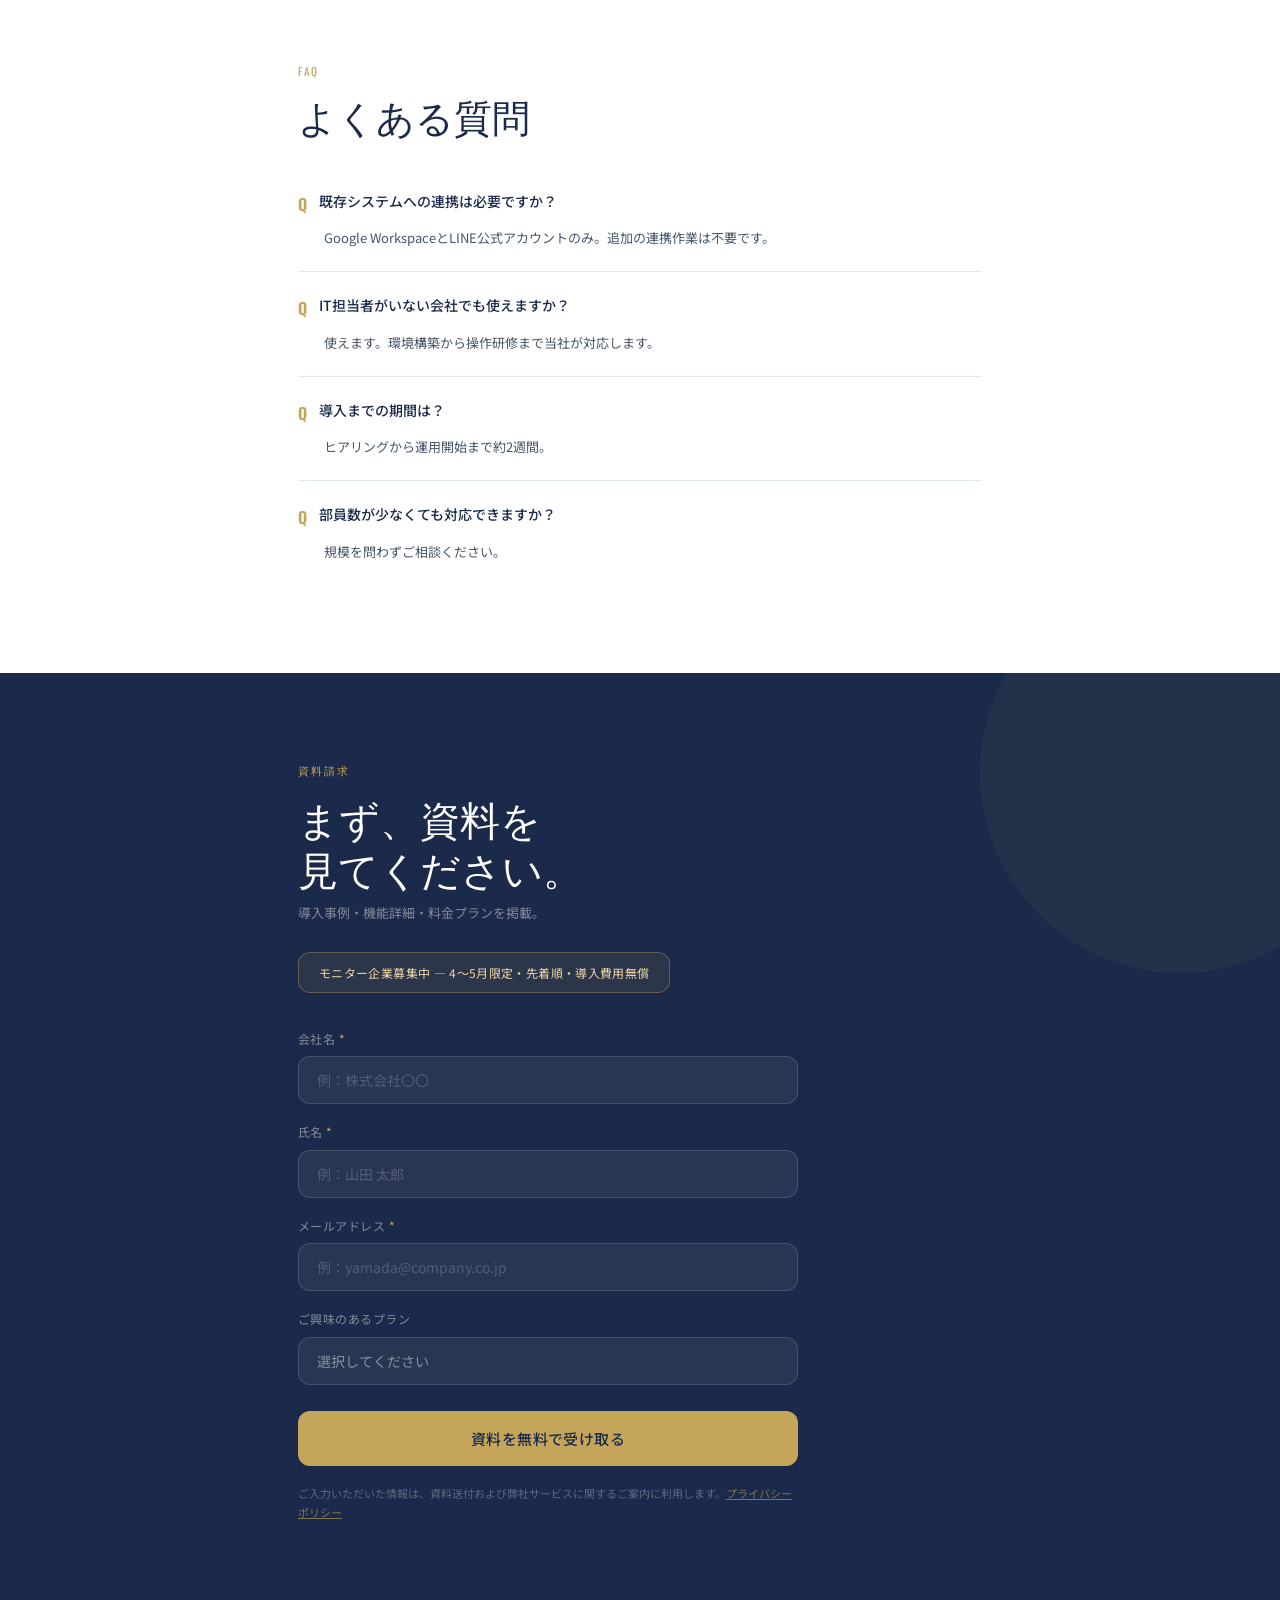
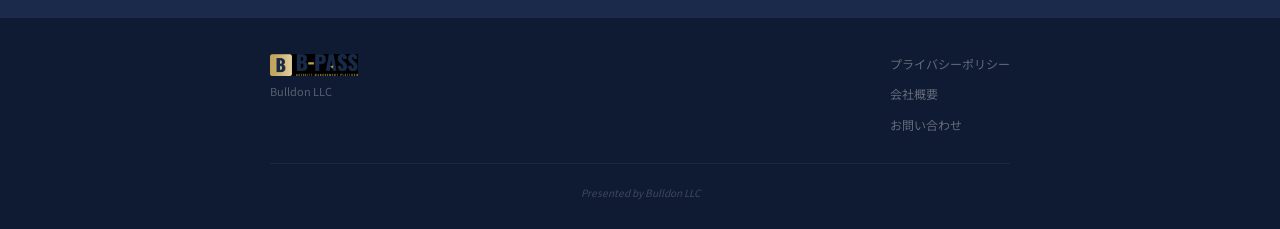
==== commit 7bbbed02: "fix images, remove phone mock frame" ====
--- a/index.html
+++ b/index.html
@@ -35,10 +35,7 @@
         </div>
       </div>
       <div class="hero-visual">
-        <div class="phone-mock">
-          <div class="phone-mock-notch"><div class="phone-notch-bar"></div></div>
-          <div class="phone-mock-body"><img src="assets/images/screen-line.png" alt="B-PASS LINE画面" style="width:100%;height:auto;display:block;border-radius:0 0 22px 22px;"></div>
-        </div>
+        <img src="assets/images/screen-line.png" alt="B-PASS LINE画面" class="hero-screen-img">
       </div>
     </div>
   </section>
--- a/assets/css/style.css
+++ b/assets/css/style.css
@@ -167,6 +167,14 @@
   background: rgba(255,255,255,0.15); border-radius: 3px;
 }
 .phone-mock-body { height: auto; }
+.hero-screen-img {
+  width: 100%;
+  max-width: 280px;
+  height: auto;
+  display: block;
+  border-radius: var(--radius-lg);
+  box-shadow: 0 24px 64px rgba(0,0,0,0.3);
+}
 
 /* ─── STRIP ─── */
 .strip {
@@ -315,6 +323,7 @@
 .feat-name { font-size: 13px; font-weight: 500; color: var(--navy); margin-bottom: 6px; }
 .feat-desc { font-size: 12px; color: var(--slate-600); line-height: 1.65; }
 .feat-screen { height: auto; margin-top: 4px; }
+.feat-screen img { max-height: 240px; width: auto; max-width: 100%; display: block; margin: 0 auto; }
 
 /* ─── CTA MID ─── */
 .cta-mid {
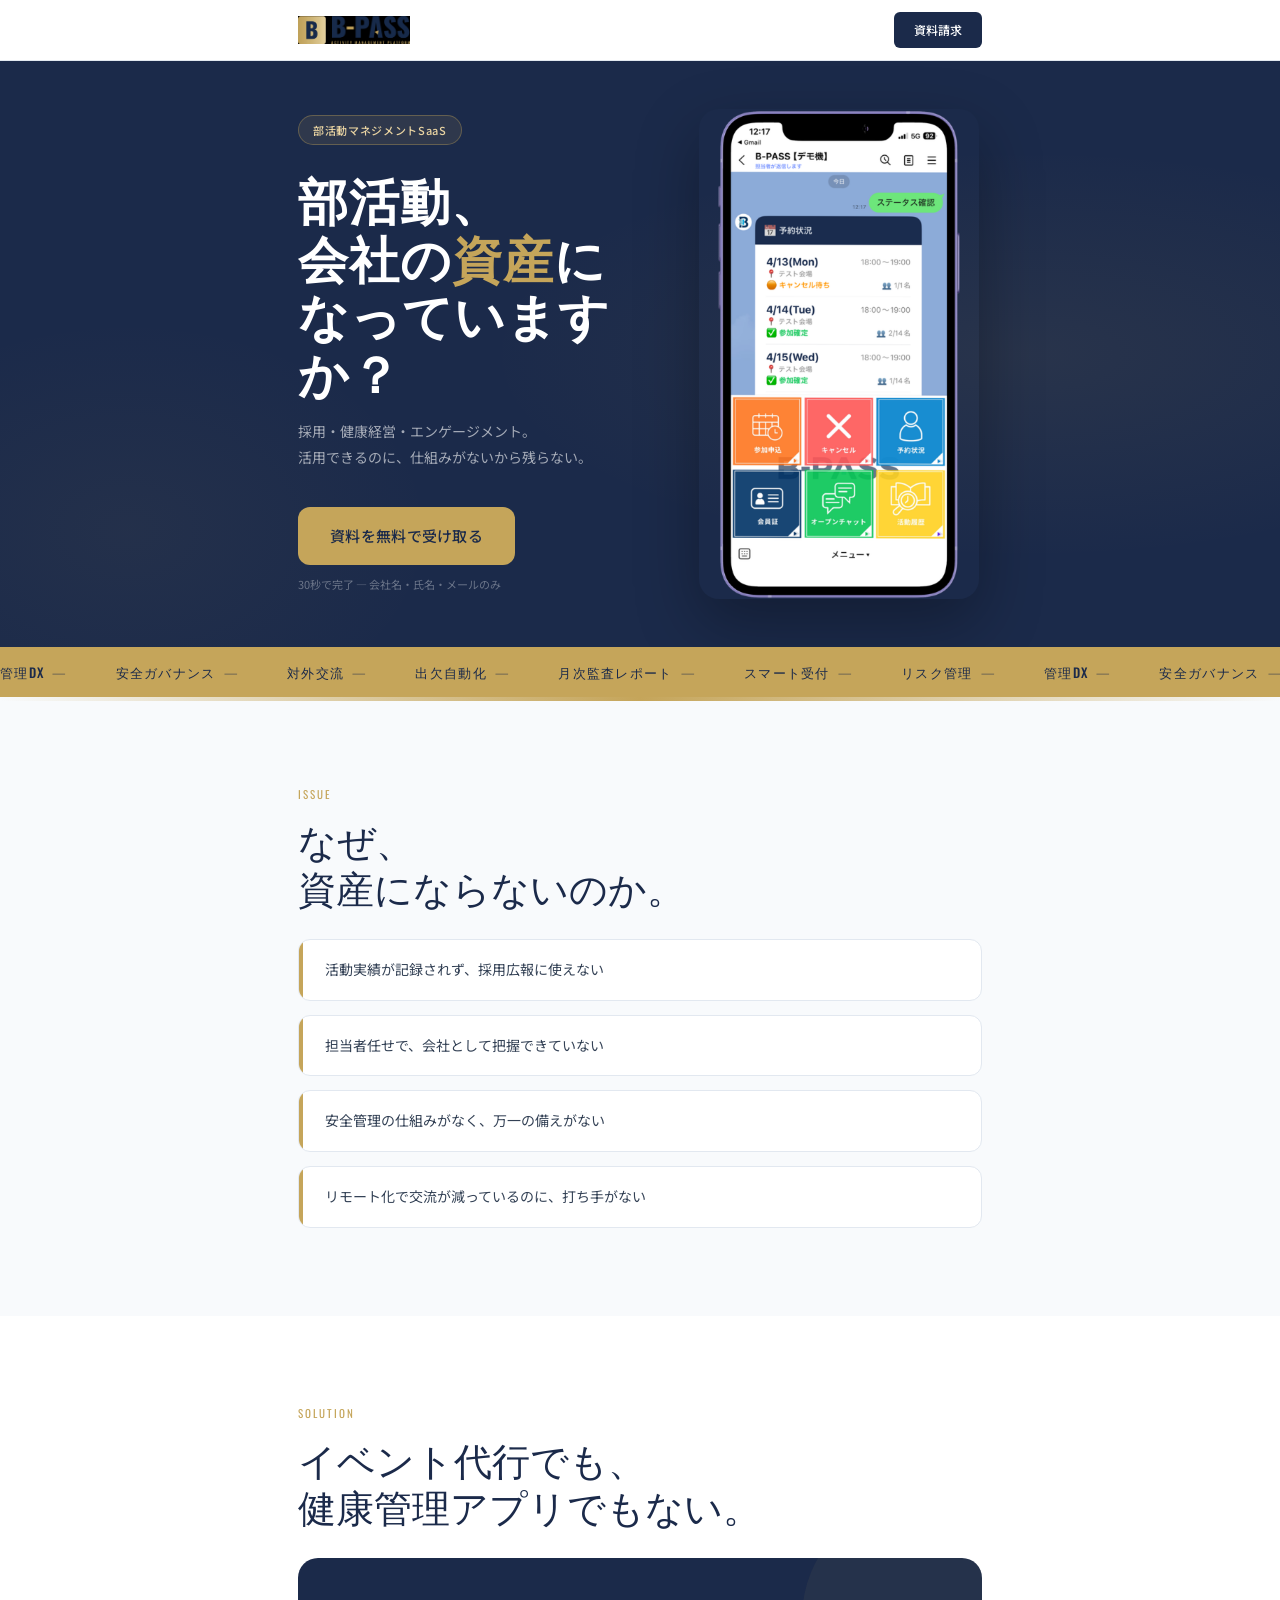
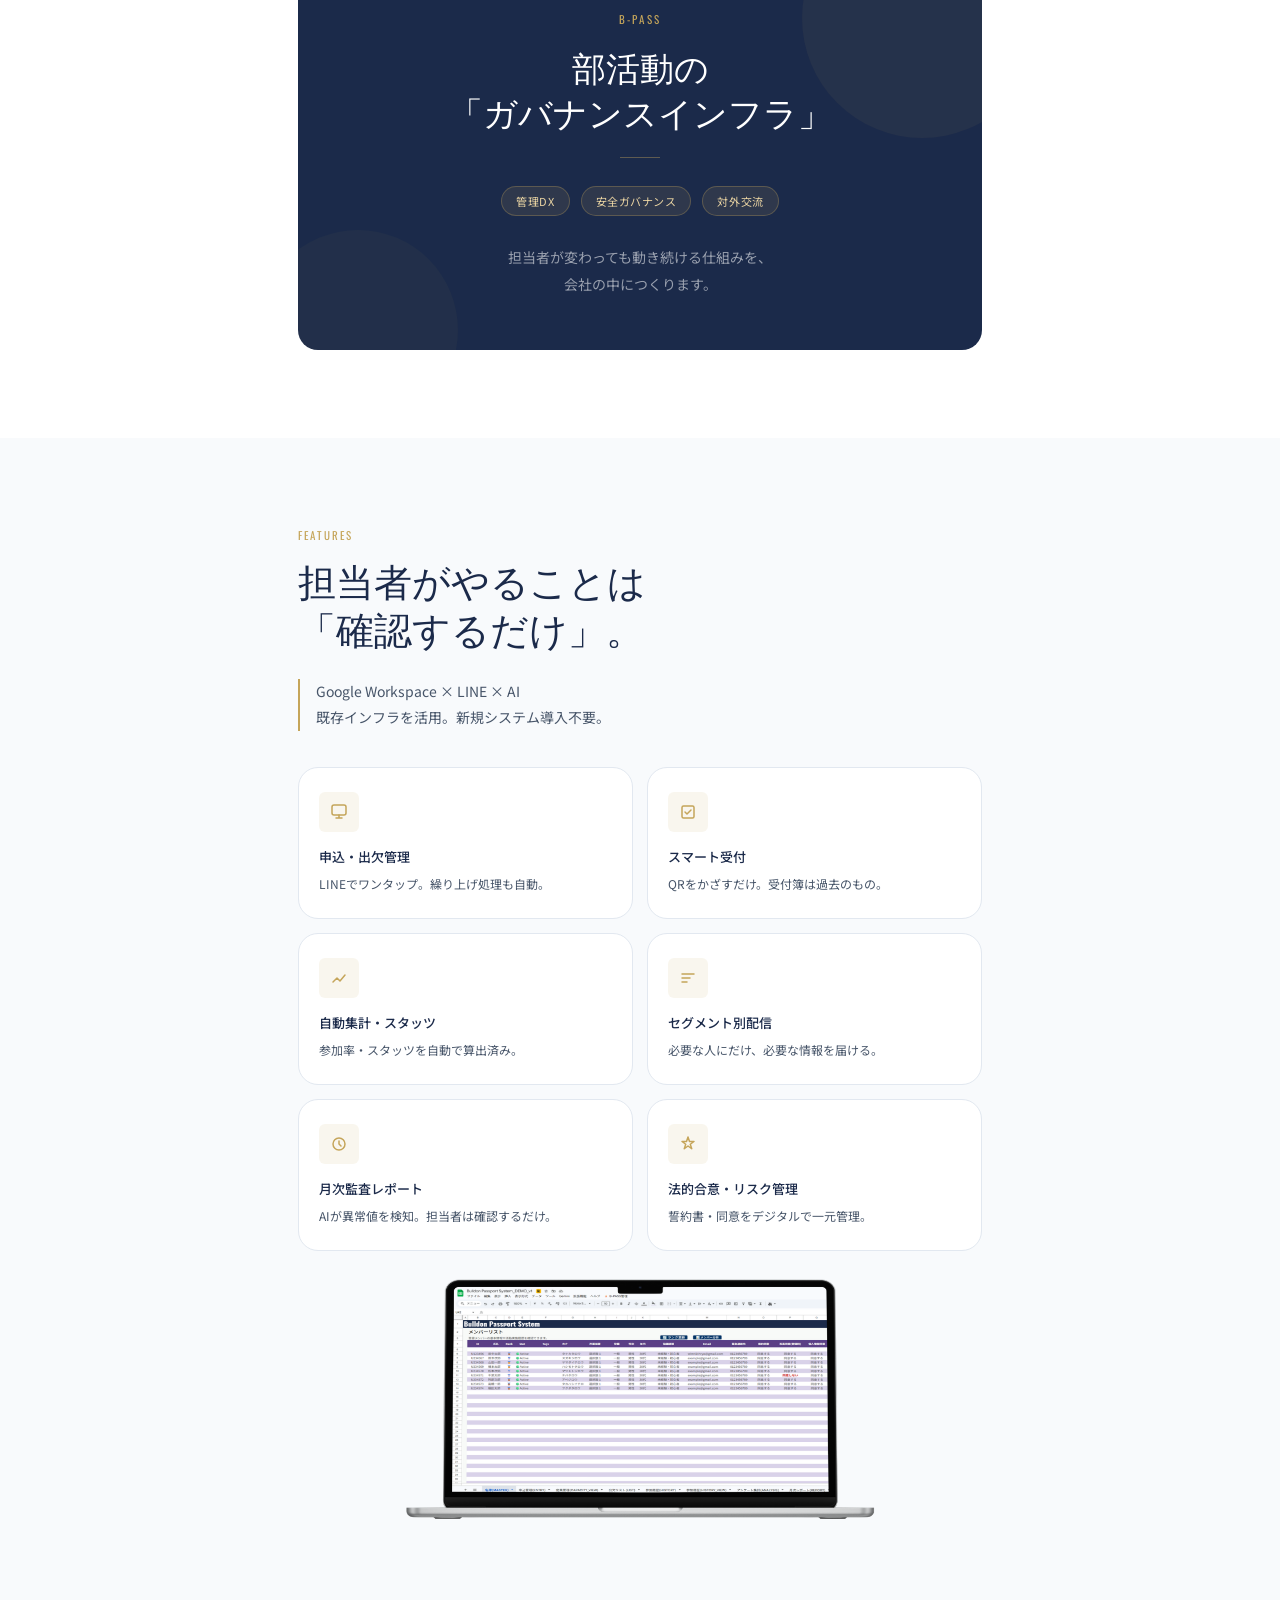
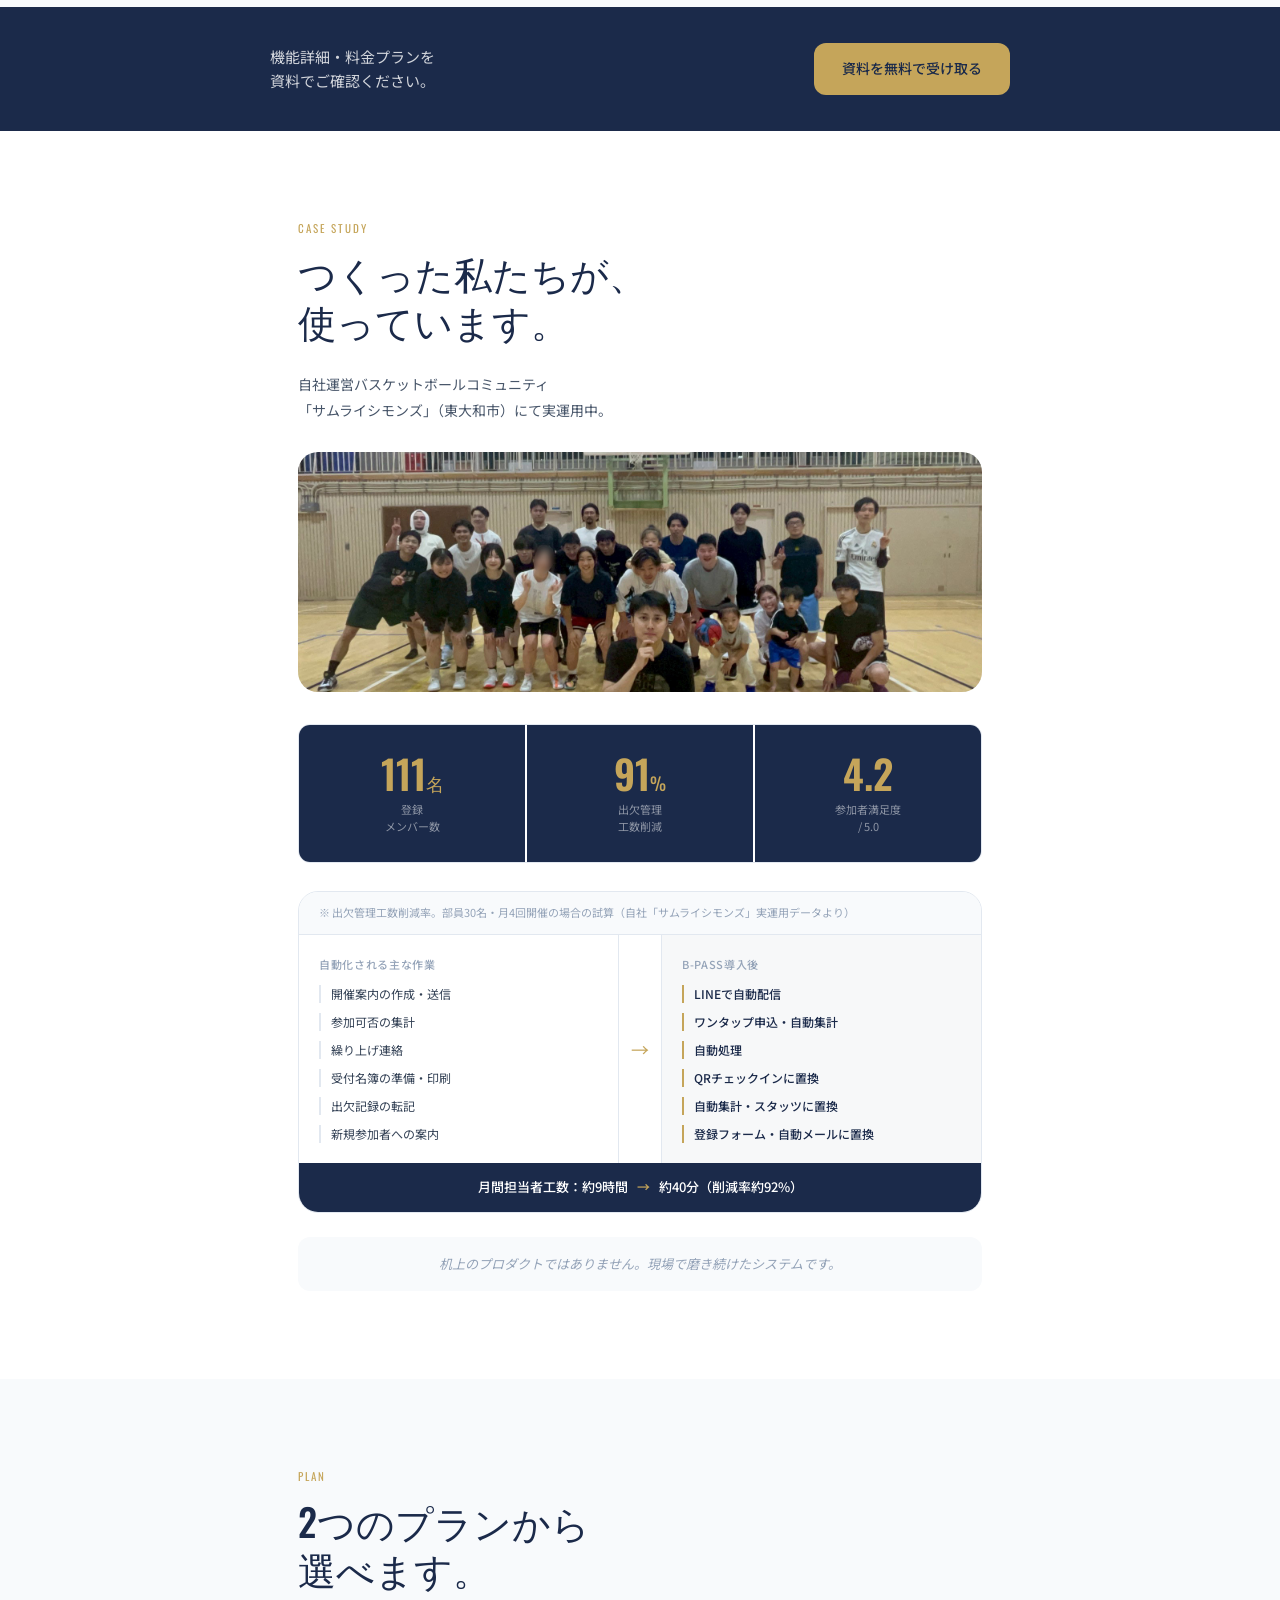
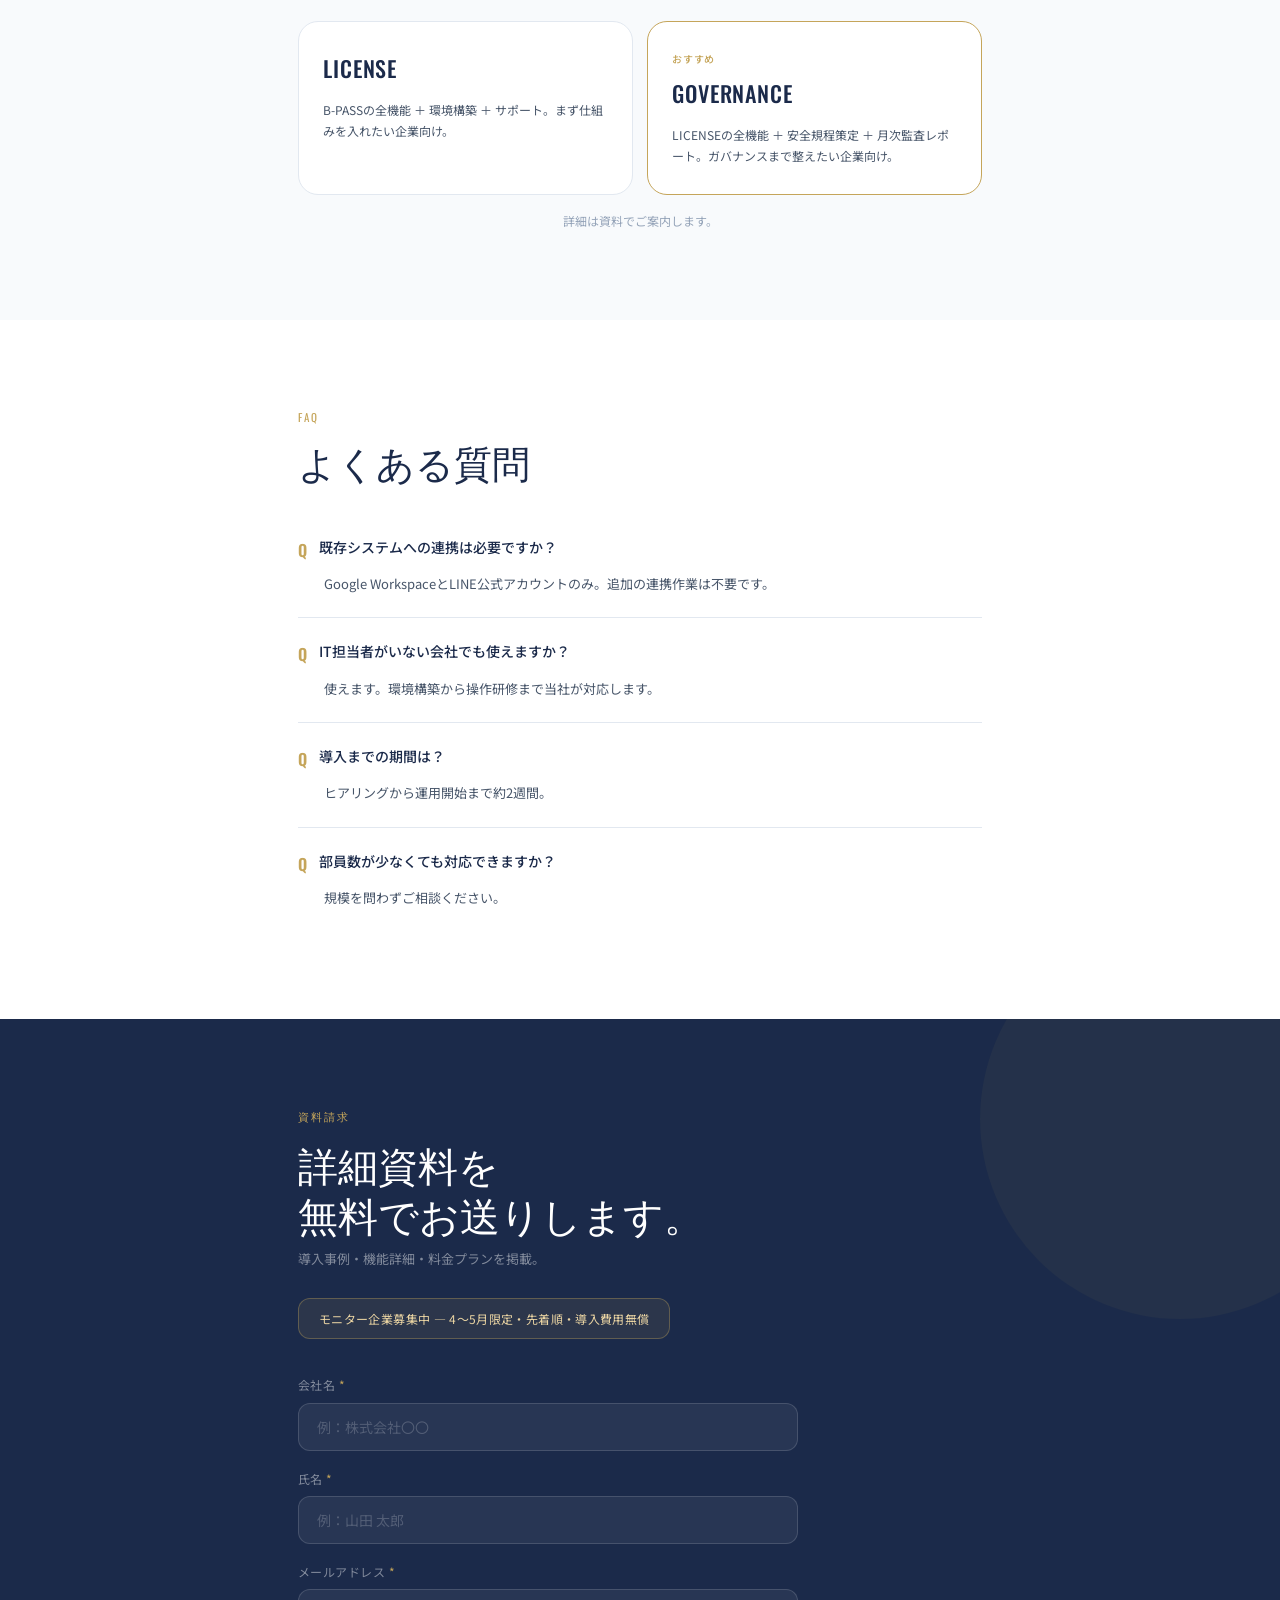
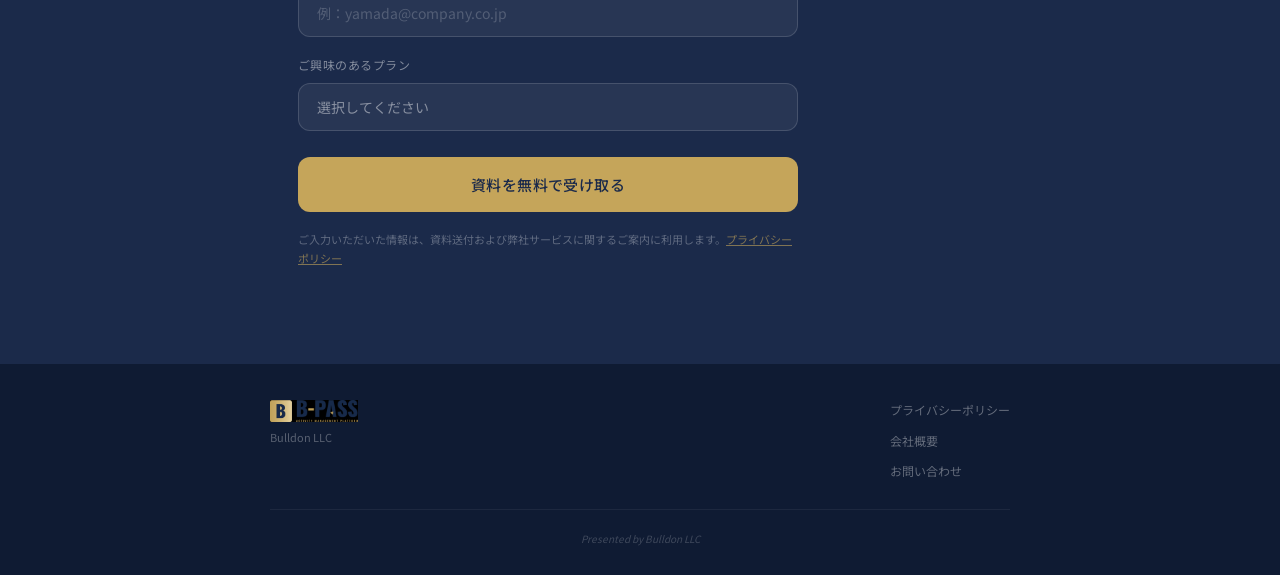
==== commit 60444400: "fix mobile layout issues" ====
--- a/index.html
+++ b/index.html
@@ -188,6 +188,37 @@
           <p class="stat-label">参加者満足度<br>/ 5.0</p>
         </div>
       </div>
+      <div class="proof-trial">
+        <p class="proof-trial-note">※ 出欠管理工数削減率。部員30名・月4回開催の場合の試算（自社「サムライシモンズ」実運用データより）</p>
+        <div class="proof-trial-grid">
+          <div class="proof-trial-col proof-trial-before">
+            <p class="proof-trial-label">自動化される主な作業</p>
+            <ul>
+              <li>開催案内の作成・送信</li>
+              <li>参加可否の集計</li>
+              <li>繰り上げ連絡</li>
+              <li>受付名簿の準備・印刷</li>
+              <li>出欠記録の転記</li>
+              <li>新規参加者への案内</li>
+            </ul>
+          </div>
+          <div class="proof-trial-arrow">→</div>
+          <div class="proof-trial-col proof-trial-after">
+            <p class="proof-trial-label">B-PASS導入後</p>
+            <ul>
+              <li>LINEで自動配信</li>
+              <li>ワンタップ申込・自動集計</li>
+              <li>自動処理</li>
+              <li>QRチェックインに置換</li>
+              <li>自動集計・スタッツに置換</li>
+              <li>登録フォーム・自動メールに置換</li>
+            </ul>
+          </div>
+        </div>
+        <div class="proof-trial-result">
+          月間担当者工数：約9時間 <span class="proof-trial-arrow-inline">→</span> 約40分（削減率約92%）
+        </div>
+      </div>
       <p class="proof-note">机上のプロダクトではありません。現場で磨き続けたシステムです。</p>
     </div>
   </section>
@@ -242,7 +273,7 @@
   <section class="cta-final" id="form">
     <div class="container">
       <p class="eyebrow cta-final-eyebrow">資料請求</p>
-      <h2 class="cta-final-h2">まず、資料を<br>見てください。</h2>
+      <h2 class="cta-final-h2">詳細資料を<br>無料でお送りします。</h2>
       <p class="cta-final-sub">導入事例・機能詳細・料金プランを掲載。</p>
       <div class="monitor-badge">モニター企業募集中 — 4〜5月限定・先着順・導入費用無償</div>
       <form class="form" id="requestForm">
--- a/assets/css/style.css
+++ b/assets/css/style.css
@@ -524,18 +524,85 @@
 
 /* ─── RESPONSIVE ─── */
 @media (max-width: 640px) {
-  .hero-inner { grid-template-columns: 1fr; min-height: auto; padding: 48px 28px; }
+  /* Hero */
+  .hero { padding: 0; }
+  .hero-inner {
+    grid-template-columns: 1fr;
+    min-height: auto;
+    padding: 40px 24px 36px;
+    gap: 28px;
+  }
   .hero-visual { display: none; }
+  .hero-h1 { font-size: 32px; }
+  .hero-badge { font-size: 11px; }
+  .btn-hero { width: 100%; text-align: center; padding: 14px 20px; }
+
+  /* Strip */
   .strip-inner { animation-duration: 12s; }
-  .feat-grid { grid-template-columns: 1fr 1fr; }
-  .plan-grid { grid-template-columns: 1fr; }
-  .stats-grid { grid-template-columns: repeat(3, 1fr); }
-  .cta-mid-inner { flex-direction: column; }
-  .footer-inner { flex-direction: column; }
-  .solution-card { padding: 36px 24px; }
-}
+
+  /* Sections */
+  .issue, .solution, .features, .proof, .plan, .faq { padding: 56px 0; }
+
+  /* Quote */
+  .quote-item { border-radius: var(--radius-sm); }
+
+  /* Solution */
+  .solution-card { padding: 32px 20px; }
+  .solution-headline { font-size: 22px; }
+
+  /* Features */
+  .feat-grid { grid-template-columns: 1fr 1fr; gap: 10px; }
+  .feat-card { padding: 16px 12px; }
+  .feat-name { font-size: 12px; }
+  .feat-desc { font-size: 11px; }
+
+  /* CTA mid */
+  .cta-mid-inner { flex-direction: column; gap: 14px; }
+  .cta-mid-text { font-size: 13px; }
+  .btn-primary { width: 100%; text-align: center; }
+
+  /* Proof stats */
+  .stats-grid { grid-template-columns: repeat(3, 1fr); gap: 2px; }
+  .stat-card { padding: 16px 8px; }
+  .stat-num { font-size: 26px; }
+  .stat-unit { font-size: 13px; }
+  .stat-label { font-size: 10px; }
+  .proof-img { height: 180px; }
+
+  /* Proof trial */
+  .proof-trial-grid {
+    grid-template-columns: 1fr;
+  }
+  .proof-trial-arrow {
+    padding: 10px;
+    border-left: none;
+    border-right: none;
+    border-top: 0.5px solid var(--slate-200);
+    border-bottom: 0.5px solid var(--slate-200);
+    font-size: 20px;
+  }
+  .proof-trial-col { padding: 16px; }
+  .proof-trial-col ul li { font-size: 12px; word-break: keep-all; }
+  .proof-trial-after { border-top: 0.5px solid var(--slate-200); }
+  .proof-trial-result { font-size: 12px; padding: 14px 16px; }
+
+  /* Plan */
+  .plan-grid { grid-template-columns: 1fr; gap: 12px; }
+
+  /* CTA Final */
+  .cta-final { padding: 56px 0 64px; }
+  .cta-final-h2 { font-size: 26px; }
+  .monitor-badge { font-size: 11px; padding: 8px 14px; }
+  .btn-submit { font-size: 14px; padding: 15px 20px; }
+
+  /* Footer */
+  .footer-inner { flex-direction: column; gap: 16px; }
+}
+
 @media (max-width: 400px) {
   .feat-grid { grid-template-columns: 1fr; }
+  .stat-num { font-size: 22px; }
+  .stat-unit { font-size: 11px; }
 }
 
 /* ─── ANIMATIONS ─── */
@@ -613,3 +680,98 @@
 
 /* カウントアップ数字 */
 .stat-num { transition: opacity 0.4s, transform 0.4s; }
+
+/* ─── PROOF TRIAL ─── */
+.proof-trial {
+  margin: 24px 0;
+  border: 0.5px solid var(--slate-200);
+  border-radius: var(--radius-lg);
+  overflow: hidden;
+}
+.proof-trial-note {
+  font-size: 11px;
+  color: var(--slate-400);
+  padding: 12px 20px;
+  background: var(--off-white);
+  border-bottom: 0.5px solid var(--slate-200);
+  line-height: 1.6;
+}
+.proof-trial-grid {
+  display: grid;
+  grid-template-columns: 1fr auto 1fr;
+  gap: 0;
+}
+.proof-trial-col {
+  padding: 20px;
+}
+.proof-trial-before {
+  background: var(--white);
+}
+.proof-trial-after {
+  background: rgba(27,42,74,0.03);
+}
+.proof-trial-label {
+  font-size: 11px;
+  font-weight: 500;
+  color: var(--slate-400);
+  letter-spacing: 0.06em;
+  margin-bottom: 12px;
+  text-transform: uppercase;
+}
+.proof-trial-col ul {
+  list-style: none;
+  display: flex;
+  flex-direction: column;
+  gap: 10px;
+}
+.proof-trial-col ul li {
+  font-size: 12px;
+  color: var(--slate-700);
+  line-height: 1.5;
+  padding-left: 10px;
+  border-left: 2px solid var(--slate-200);
+}
+.proof-trial-after ul li {
+  border-left-color: var(--gold);
+  color: var(--navy);
+  font-weight: 500;
+}
+.proof-trial-arrow {
+  display: flex;
+  align-items: center;
+  justify-content: center;
+  padding: 0 12px;
+  font-size: 18px;
+  color: var(--gold);
+  background: var(--white);
+  border-left: 0.5px solid var(--slate-200);
+  border-right: 0.5px solid var(--slate-200);
+}
+.proof-trial-result {
+  font-size: 13px;
+  font-weight: 500;
+  color: var(--navy);
+  text-align: center;
+  padding: 14px 20px;
+  background: var(--navy);
+  color: var(--white);
+  line-height: 1.6;
+}
+.proof-trial-arrow-inline {
+  color: var(--gold);
+  font-weight: 600;
+  margin: 0 6px;
+}
+
+@media (max-width: 640px) {
+  .proof-trial-grid {
+    grid-template-columns: 1fr;
+  }
+  .proof-trial-arrow {
+    padding: 8px;
+    border: none;
+    border-top: 0.5px solid var(--slate-200);
+    border-bottom: 0.5px solid var(--slate-200);
+    transform: rotate(90deg);
+  }
+}
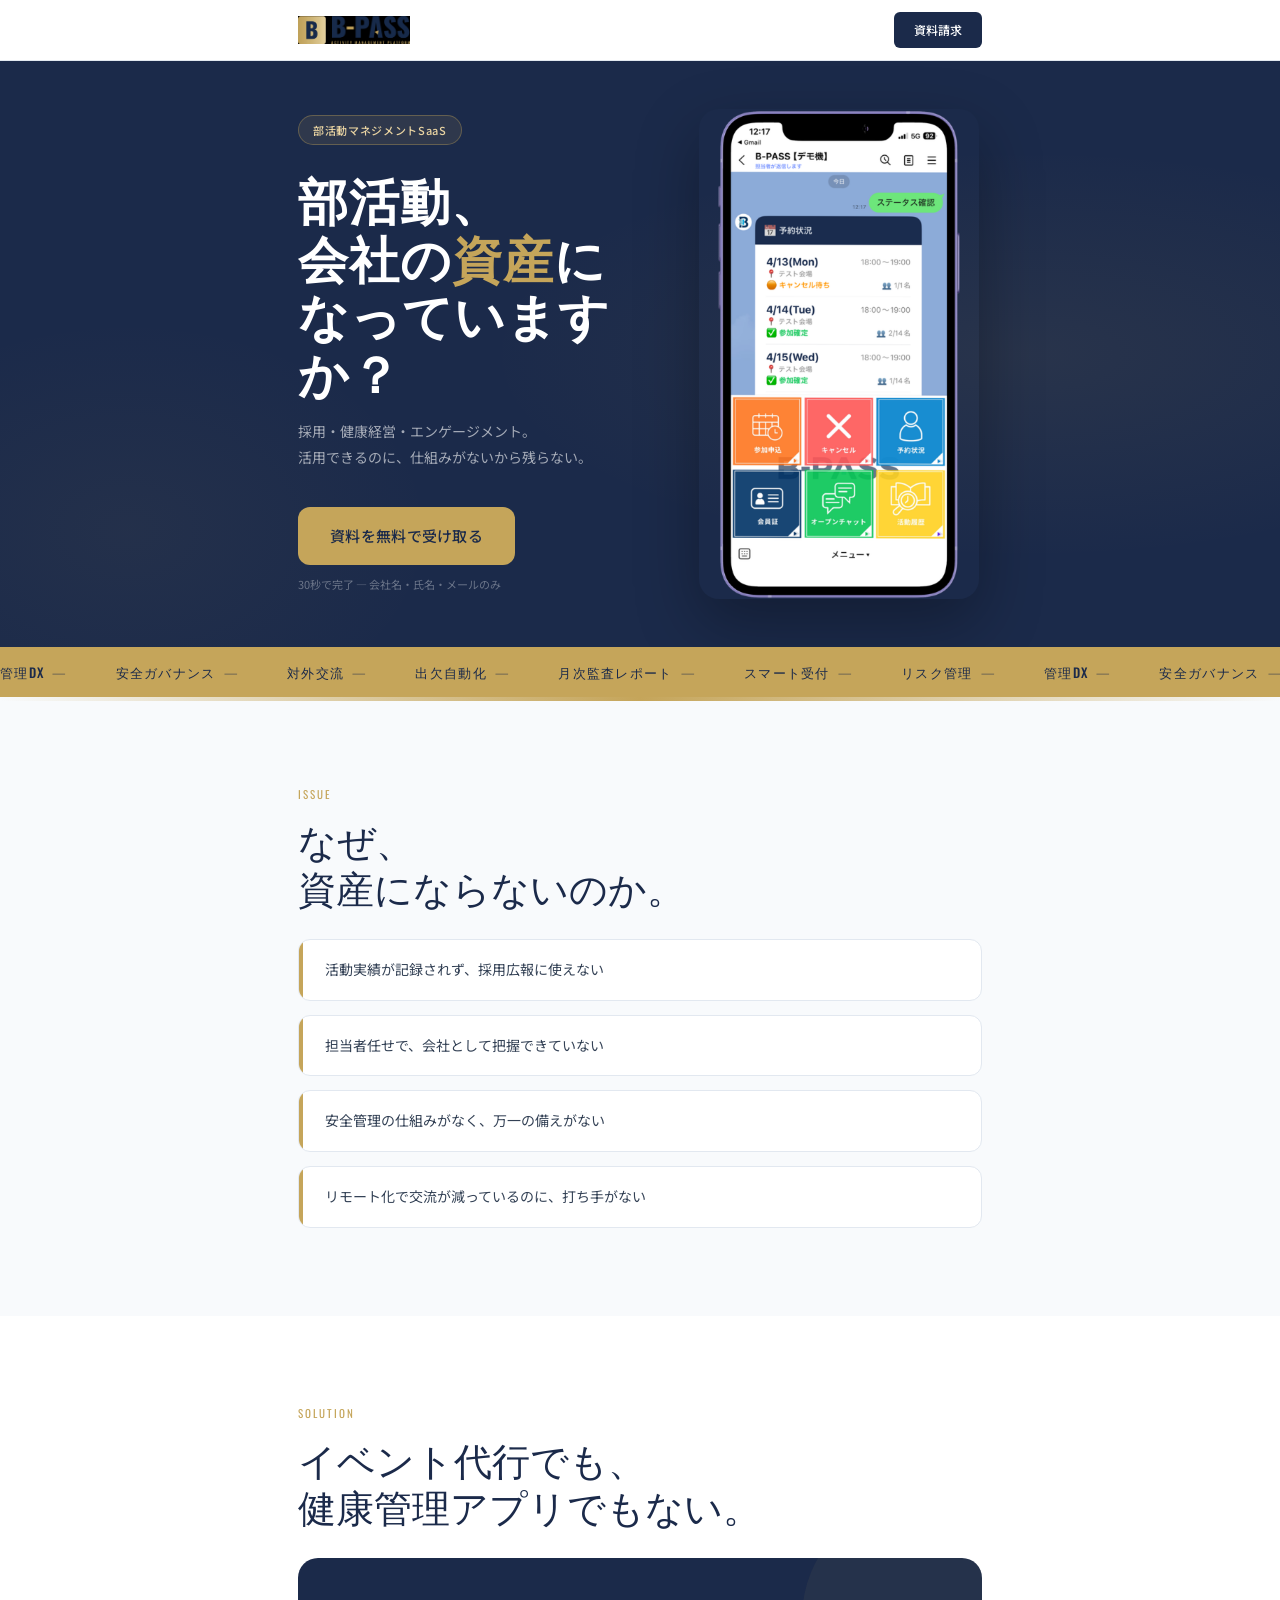
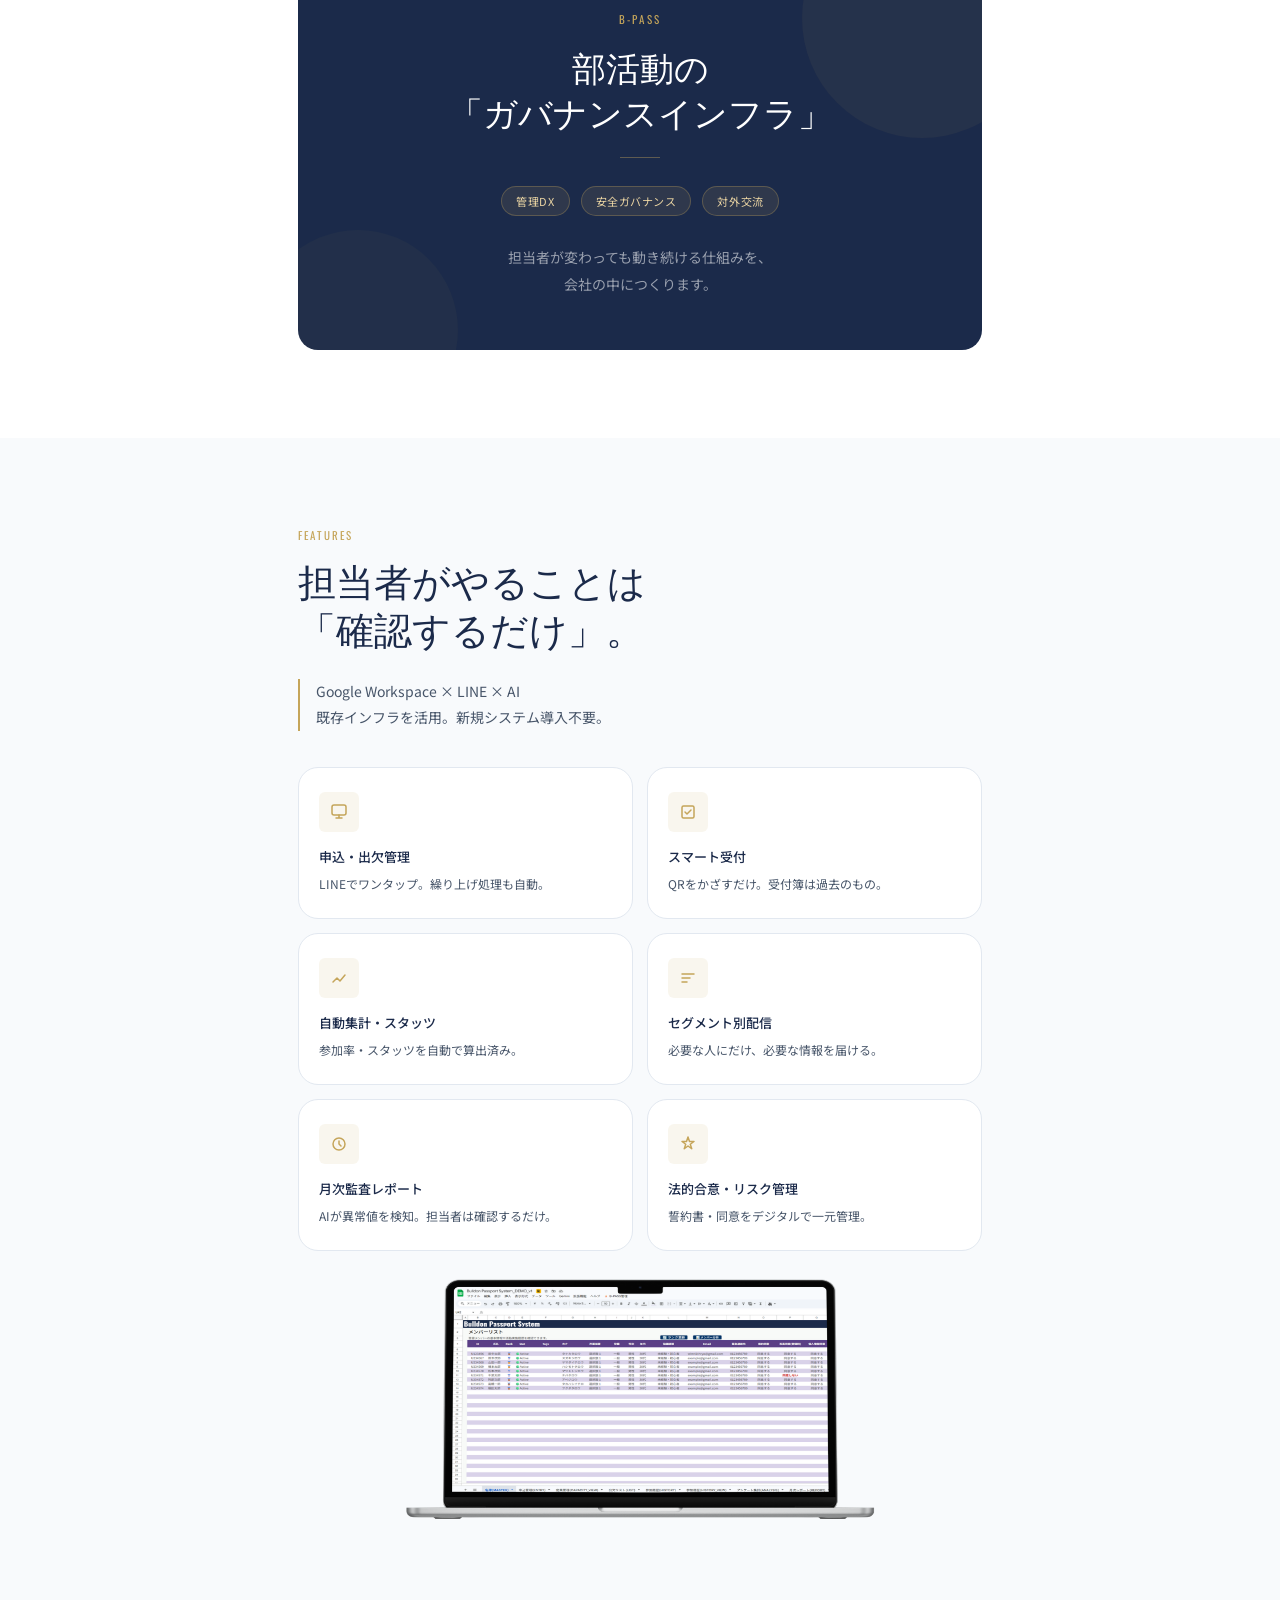
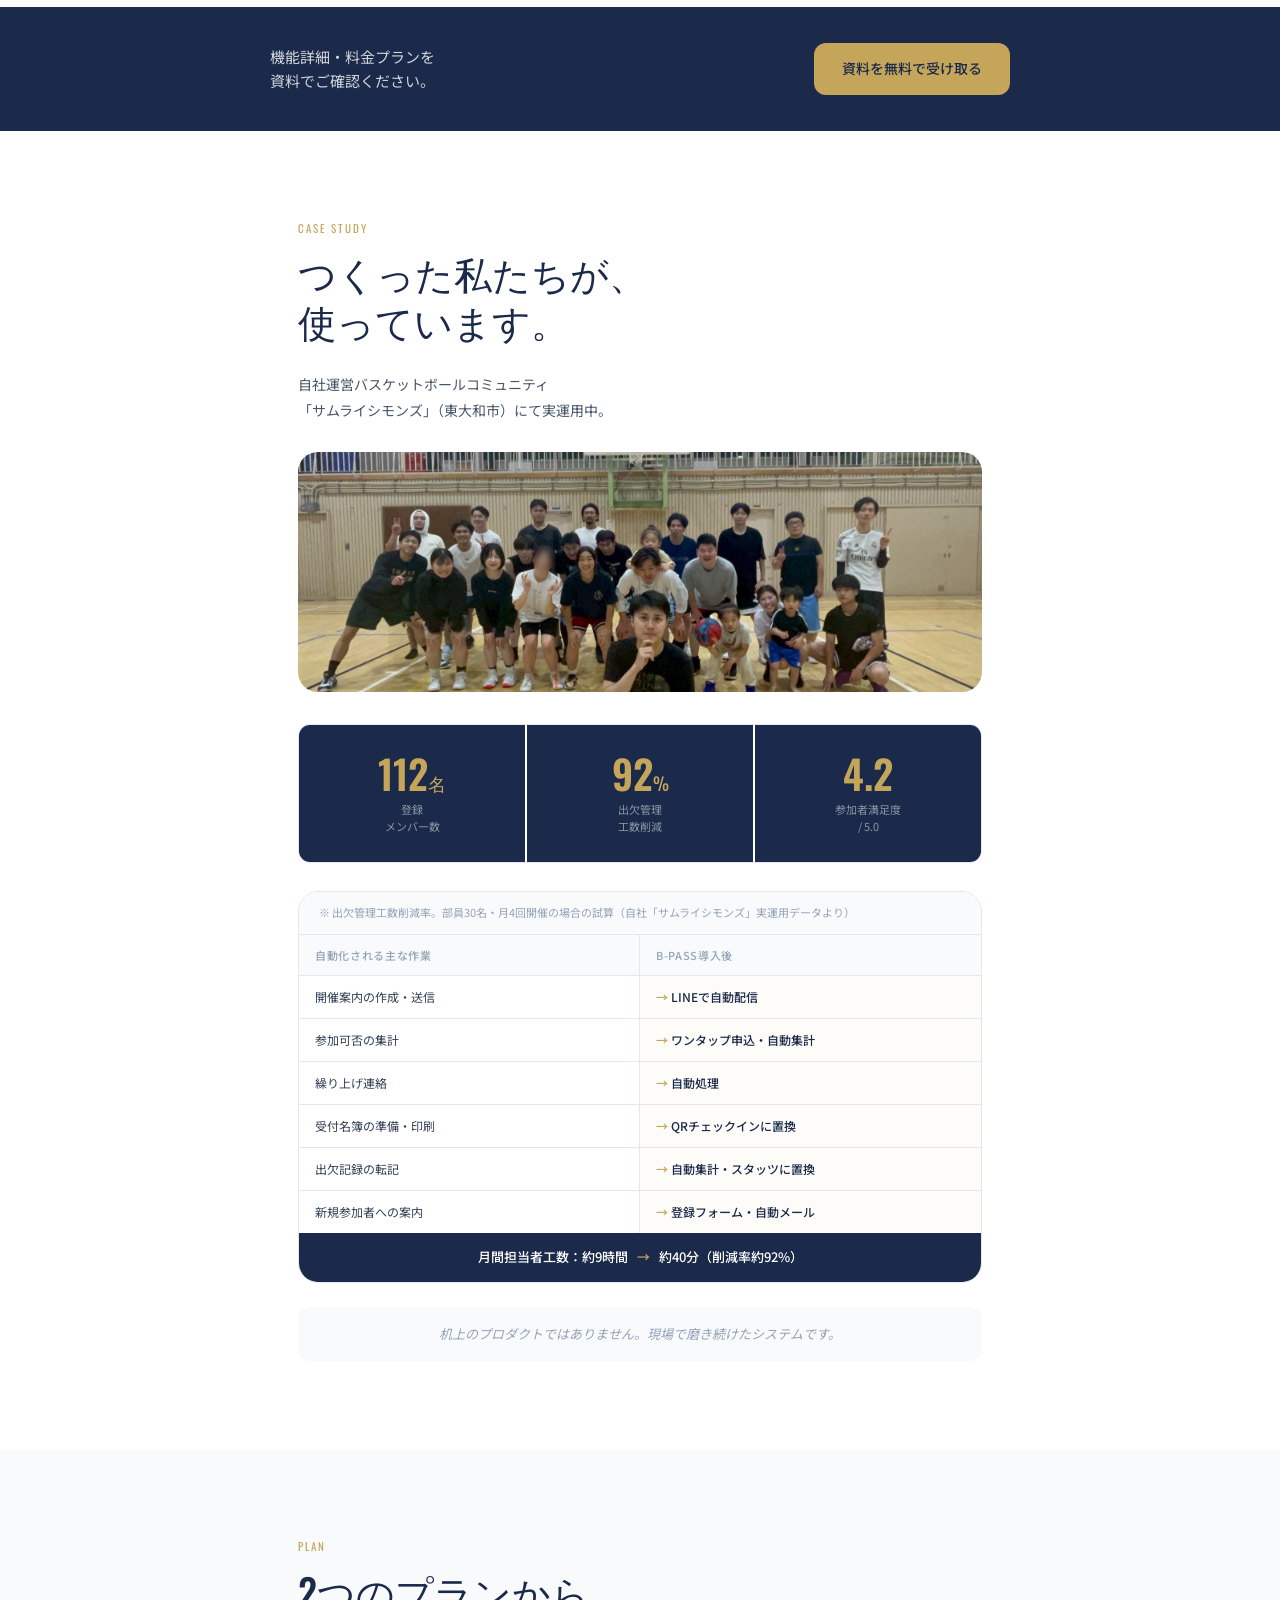
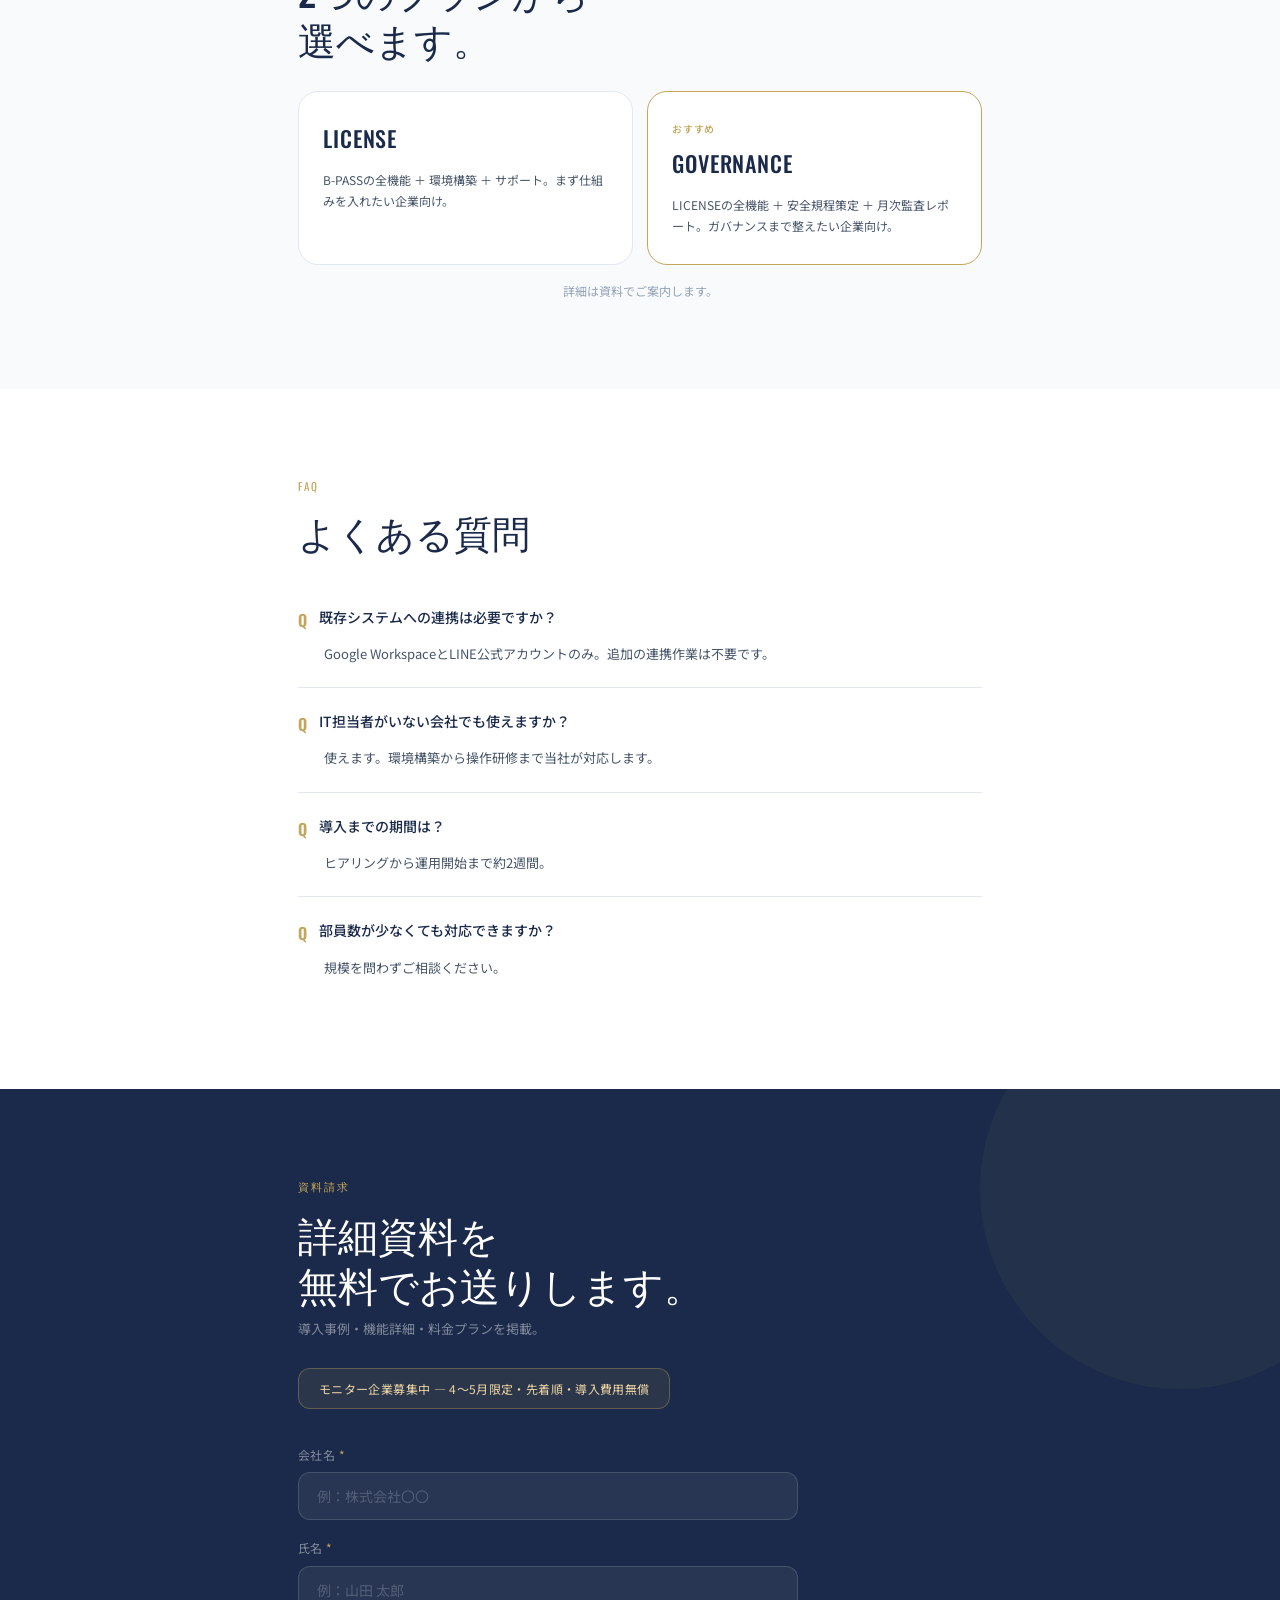
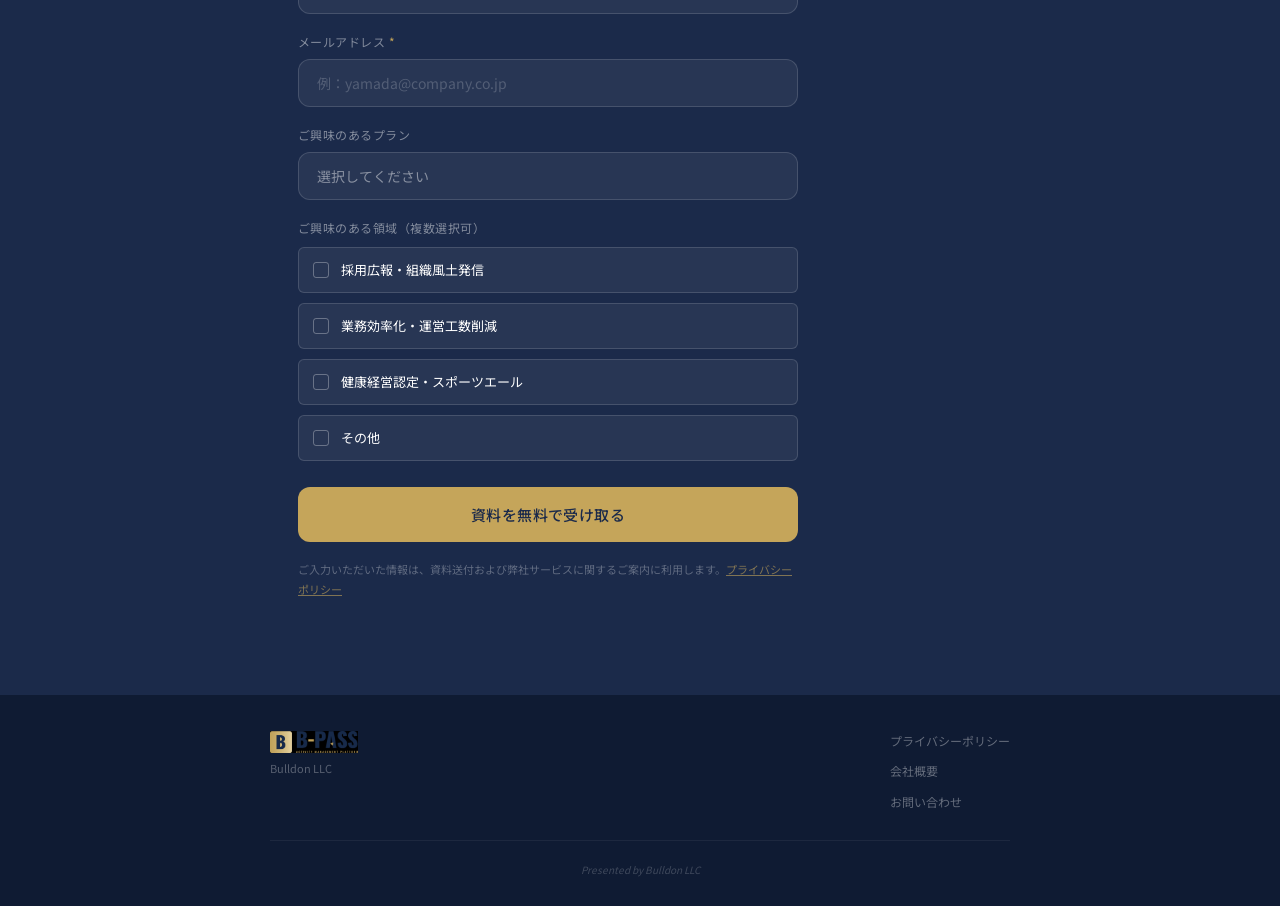
==== commit ed6b4e0d: "Phase D-4-β: LP form revision (2-axis UI + lead_id receiver) - Add areas checkbox group (4 options) " ====
--- a/index.html
+++ b/index.html
@@ -190,29 +190,34 @@
       </div>
       <div class="proof-trial">
         <p class="proof-trial-note">※ 出欠管理工数削減率。部員30名・月4回開催の場合の試算（自社「サムライシモンズ」実運用データより）</p>
-        <div class="proof-trial-grid">
-          <div class="proof-trial-col proof-trial-before">
-            <p class="proof-trial-label">自動化される主な作業</p>
-            <ul>
-              <li>開催案内の作成・送信</li>
-              <li>参加可否の集計</li>
-              <li>繰り上げ連絡</li>
-              <li>受付名簿の準備・印刷</li>
-              <li>出欠記録の転記</li>
-              <li>新規参加者への案内</li>
-            </ul>
-          </div>
-          <div class="proof-trial-arrow">→</div>
-          <div class="proof-trial-col proof-trial-after">
-            <p class="proof-trial-label">B-PASS導入後</p>
-            <ul>
-              <li>LINEで自動配信</li>
-              <li>ワンタップ申込・自動集計</li>
-              <li>自動処理</li>
-              <li>QRチェックインに置換</li>
-              <li>自動集計・スタッツに置換</li>
-              <li>登録フォーム・自動メールに置換</li>
-            </ul>
+        <div class="proof-trial-table">
+          <div class="proof-trial-row proof-trial-header">
+            <div class="proof-trial-cell">自動化される主な作業</div>
+            <div class="proof-trial-cell">B-PASS導入後</div>
+          </div>
+          <div class="proof-trial-row">
+            <div class="proof-trial-cell">開催案内の作成・送信</div>
+            <div class="proof-trial-cell proof-trial-after-cell">LINEで自動配信</div>
+          </div>
+          <div class="proof-trial-row">
+            <div class="proof-trial-cell">参加可否の集計</div>
+            <div class="proof-trial-cell proof-trial-after-cell">ワンタップ申込・自動集計</div>
+          </div>
+          <div class="proof-trial-row">
+            <div class="proof-trial-cell">繰り上げ連絡</div>
+            <div class="proof-trial-cell proof-trial-after-cell">自動処理</div>
+          </div>
+          <div class="proof-trial-row">
+            <div class="proof-trial-cell">受付名簿の準備・印刷</div>
+            <div class="proof-trial-cell proof-trial-after-cell">QRチェックインに置換</div>
+          </div>
+          <div class="proof-trial-row">
+            <div class="proof-trial-cell">出欠記録の転記</div>
+            <div class="proof-trial-cell proof-trial-after-cell">自動集計・スタッツに置換</div>
+          </div>
+          <div class="proof-trial-row">
+            <div class="proof-trial-cell">新規参加者への案内</div>
+            <div class="proof-trial-cell proof-trial-after-cell">登録フォーム・自動メール</div>
           </div>
         </div>
         <div class="proof-trial-result">
@@ -295,9 +300,32 @@
             <option value="">選択してください</option>
             <option value="LICENSE">LICENSE</option>
             <option value="GOVERNANCE">GOVERNANCE</option>
-            <option value="undecided">まだ決めていない</option>
+            <option value="BOTH">両方</option>
+            <option value="UNDECIDED">まだ決めていない</option>
           </select>
         </div>
+        <div class="form-group">
+          <span class="form-label">ご興味のある領域（複数選択可）</span>
+          <div class="form-checkbox-group">
+            <label class="form-checkbox-label">
+              <input class="form-checkbox" type="checkbox" name="areas" value="採用広報">
+              <span>採用広報・組織風土発信</span>
+            </label>
+            <label class="form-checkbox-label">
+              <input class="form-checkbox" type="checkbox" name="areas" value="業務効率化">
+              <span>業務効率化・運営工数削減</span>
+            </label>
+            <label class="form-checkbox-label">
+              <input class="form-checkbox" type="checkbox" name="areas" value="健康経営認定">
+              <span>健康経営認定・スポーツエール</span>
+            </label>
+            <label class="form-checkbox-label">
+              <input class="form-checkbox" type="checkbox" name="areas" value="その他">
+              <span>その他</span>
+            </label>
+          </div>
+        </div>
+        <input type="hidden" id="lead_id" name="lead_id" value="">
         <button class="btn-submit" type="submit" id="submitBtn">資料を無料で受け取る</button>
         <p class="form-privacy">ご入力いただいた情報は、資料送付および弊社サービスに関するご案内に利用します。<a href="privacy.html" class="privacy-link">プライバシーポリシー</a></p>
       </form>
--- a/assets/css/style.css
+++ b/assets/css/style.css
@@ -496,6 +496,58 @@
 .form-privacy { font-size: 11px; color: rgba(255,255,255,0.3); line-height: 1.75; }
 .privacy-link { color: rgba(197,165,90,0.6); text-decoration: underline; }
 
+/* Form checkbox group (Phase D-4-β) */
+.form-checkbox-group {
+  display: flex;
+  flex-direction: column;
+  gap: 10px;
+  margin-top: 8px;
+}
+.form-checkbox-label {
+  display: flex;
+  align-items: center;
+  gap: 12px;
+  padding: 11px 14px;
+  background: rgba(255,255,255,0.06);
+  border: 0.5px solid rgba(255,255,255,0.14);
+  border-radius: var(--radius-sm);
+  font-size: 13px;
+  color: var(--white);
+  cursor: pointer;
+  transition: border-color 0.2s, background 0.2s;
+}
+.form-checkbox-label:hover {
+  border-color: rgba(197,165,90,0.6);
+}
+.form-checkbox {
+  appearance: none;
+  -webkit-appearance: none;
+  width: 16px;
+  height: 16px;
+  border: 1px solid rgba(255,255,255,0.3);
+  border-radius: 3px;
+  background: transparent;
+  cursor: pointer;
+  flex-shrink: 0;
+  position: relative;
+  transition: background 0.15s, border-color 0.15s;
+}
+.form-checkbox:checked {
+  background: var(--gold);
+  border-color: var(--gold);
+}
+.form-checkbox:checked::after {
+  content: '';
+  position: absolute;
+  left: 4px;
+  top: 1px;
+  width: 5px;
+  height: 9px;
+  border: solid var(--navy);
+  border-width: 0 2px 2px 0;
+  transform: rotate(45deg);
+}
+
 .form-success { max-width: 500px; text-align: center; padding: 48px 0; }
 .success-title {
   font-family: var(--font-display);
@@ -775,3 +827,39 @@
     transform: rotate(90deg);
   }
 }
+
+/* ─── PROOF TRIAL TABLE (new) ─── */
+.proof-trial-table { width: 100%; border-collapse: collapse; }
+.proof-trial-row {
+  display: grid;
+  grid-template-columns: 1fr 1fr;
+  border-bottom: 0.5px solid var(--slate-200);
+}
+.proof-trial-row:last-child { border-bottom: none; }
+.proof-trial-header .proof-trial-cell {
+  font-size: 11px;
+  font-weight: 500;
+  color: var(--slate-400);
+  letter-spacing: 0.06em;
+  text-transform: uppercase;
+  padding: 12px 16px;
+  background: var(--off-white);
+}
+.proof-trial-cell {
+  font-size: 12px;
+  color: var(--slate-700);
+  padding: 12px 16px;
+  line-height: 1.5;
+  border-right: 0.5px solid var(--slate-200);
+}
+.proof-trial-cell:last-child { border-right: none; }
+.proof-trial-after-cell {
+  color: var(--navy);
+  font-weight: 500;
+  background: rgba(197,165,90,0.04);
+}
+.proof-trial-after-cell::before {
+  content: '→ ';
+  color: var(--gold);
+  font-weight: 600;
+}
